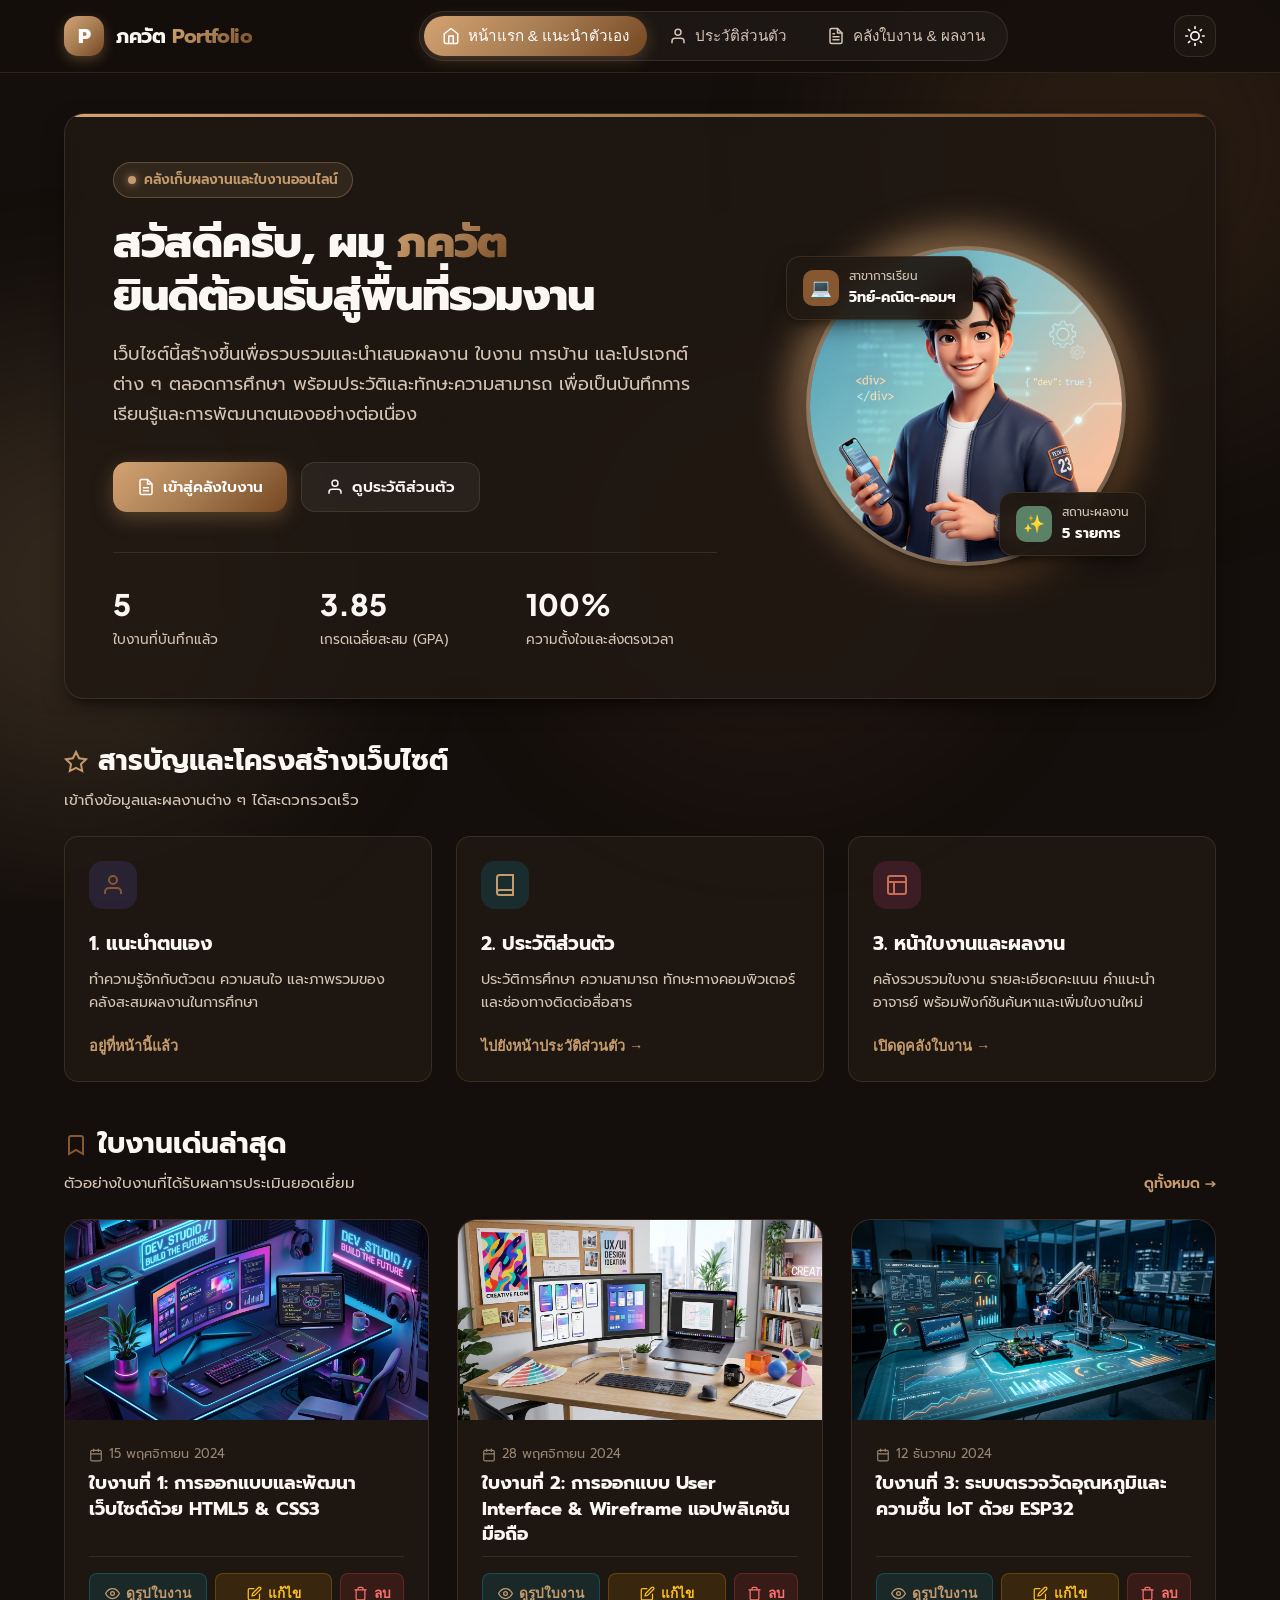
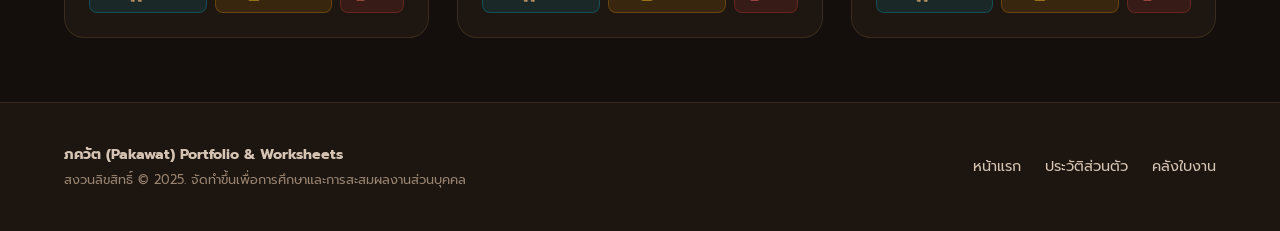
==== pakawat-site/index.html @ 4b12a4c8 "Add files via upload" ====
<!DOCTYPE html>
<html lang="th" data-theme="dark">
<head>
  <meta charset="UTF-8">
  <meta name="viewport" content="width=device-width, initial-scale=1.0">
  <title>ภควัต (Pakawat) | พอร์ตโฟลิโอ & คลังเก็บใบงาน</title>
  <meta name="description" content="เว็บไซต์เก็บงาน แนะนำตนเอง ประวัติส่วนตัว และคลังสะสมผลงานใบงานของ ภควัต (Pakawat)">
  <link rel="stylesheet" href="css/style.css">
  <link rel="icon" href="data:image/svg+xml,<svg xmlns=%22http://www.w3.org/2000/svg%22 viewBox=%220 0 100 100%22><text y=%22.9em%22 font-size=%2290%22>🚀</text></svg>">
</head>
<body>

  <!-- Ambient Glow Background -->
  <div class="bg-ambient" aria-hidden="true">
    <div class="orb orb-1"></div>
    <div class="orb orb-2"></div>
    <div class="orb orb-3"></div>
  </div>

  <div class="app-wrapper">

    <!-- Navigation Bar -->
    <header class="site-header">
      <div class="container nav-container">
        <a href="#home" class="brand-logo" id="brand-logo-link">
          <div class="logo-badge">P</div>
          <span>ภควัต <b>Portfolio</b></span>
        </a>

        <!-- Navigation Links -->
        <nav class="nav-menu" id="nav-menu" aria-label="Main Navigation">
          <button class="nav-item active" data-target="home" id="nav-btn-home">
            <svg width="18" height="18" viewBox="0 0 24 24" fill="none" stroke="currentColor" stroke-width="2" stroke-linecap="round" stroke-linejoin="round"><path d="m3 9 9-7 9 7v11a2 2 0 0 1-2 2H5a2 2 0 0 1-2-2z"></path><polyline points="9 22 9 12 15 12 15 22"></polyline></svg>
            หน้าแรก & แนะนำตัวเอง
          </button>
          <button class="nav-item" data-target="profile" id="nav-btn-profile">
            <svg width="18" height="18" viewBox="0 0 24 24" fill="none" stroke="currentColor" stroke-width="2" stroke-linecap="round" stroke-linejoin="round"><path d="M20 21v-2a4 4 0 0 0-4-4H8a4 4 0 0 0-4 4v2"></path><circle cx="12" cy="7" r="4"></circle></svg>
            ประวัติส่วนตัว
          </button>
          <button class="nav-item" data-target="worksheets" id="nav-btn-worksheets">
            <svg width="18" height="18" viewBox="0 0 24 24" fill="none" stroke="currentColor" stroke-width="2" stroke-linecap="round" stroke-linejoin="round"><path d="M14 2H6a2 2 0 0 0-2 2v16a2 2 0 0 0 2 2h12a2 2 0 0 0 2-2V8z"></path><polyline points="14 2 14 8 20 8"></polyline><line x1="16" y1="13" x2="8" y2="13"></line><line x1="16" y1="17" x2="8" y2="17"></line><polyline points="10 9 9 9 8 9"></polyline></svg>
            คลังใบงาน & ผลงาน
          </button>
        </nav>

        <!-- Actions -->
        <div class="nav-actions">
          <button class="theme-btn" id="theme-toggle-btn" title="สลับโหมดมืด/สว่าง" aria-label="Toggle Theme">
            <svg width="20" height="20" viewBox="0 0 24 24" fill="none" stroke="currentColor" stroke-width="2" stroke-linecap="round" stroke-linejoin="round"><circle cx="12" cy="12" r="5"/><line x1="12" y1="1" x2="12" y2="3"/><line x1="12" y1="21" x2="12" y2="23"/><line x1="4.22" y1="4.22" x2="5.64" y2="5.64"/><line x1="18.36" y1="18.36" x2="19.78" y2="19.78"/><line x1="1" y1="12" x2="3" y2="12"/><line x1="21" y1="12" x2="23" y2="12"/><line x1="4.22" y1="19.78" x2="5.64" y2="18.36"/><line x1="18.36" y1="5.64" x2="19.78" y2="4.22"/></svg>
          </button>
          <button class="mobile-toggle" id="mobile-menu-btn" title="เปิดเมนู" aria-label="Open Mobile Menu">
            <svg width="22" height="22" viewBox="0 0 24 24" fill="none" stroke="currentColor" stroke-width="2"><line x1="3" y1="12" x2="21" y2="12"/><line x1="3" y1="6" x2="21" y2="6"/><line x1="3" y1="18" x2="21" y2="18"/></svg>
          </button>
        </div>
      </div>
    </header>

    <!-- Main Views Container -->
    <main class="main-content">
      <div class="container">

        <!-- ================= VIEW 1: HOME (แนะนำตัวเอง) ================= -->
        <section class="page-view active" id="view-home">
          <!-- Hero Card -->
          <div class="hero-card">
            <div class="hero-grid">
              <div class="hero-info">
                <div class="hero-tag">
                  <span class="pulse-dot"></span>
                  คลังเก็บผลงานและใบงานออนไลน์
                </div>
                <h1 class="hero-title">
                  สวัสดีครับ, ผม <span class="highlight">ภควัต</span> <br>
                  ยินดีต้อนรับสู่พื้นที่รวมงาน
                </h1>
                <p class="hero-desc">
                  เว็บไซต์นี้สร้างขึ้นเพื่อรวบรวมและนำเสนอผลงาน ใบงาน การบ้าน และโปรเจกต์ต่าง ๆ ตลอดการศึกษา
                  พร้อมประวัติและทักษะความสามารถ เพื่อเป็นบันทึกการเรียนรู้และการพัฒนาตนเองอย่างต่อเนื่อง
                </p>

                <div class="hero-btns">
                  <a href="#worksheets" class="btn btn-primary" id="hero-btn-worksheets">
                    <svg width="18" height="18" viewBox="0 0 24 24" fill="none" stroke="currentColor" stroke-width="2"><path d="M14 2H6a2 2 0 0 0-2 2v16a2 2 0 0 0 2 2h12a2 2 0 0 0 2-2V8z"></path><polyline points="14 2 14 8 20 8"></polyline><line x1="16" y1="13" x2="8" y2="13"></line><line x1="16" y1="17" x2="8" y2="17"></line></svg>
                    เข้าสู่คลังใบงาน
                  </a>
                  <a href="#profile" class="btn btn-secondary" id="hero-btn-profile">
                    <svg width="18" height="18" viewBox="0 0 24 24" fill="none" stroke="currentColor" stroke-width="2"><path d="M20 21v-2a4 4 0 0 0-4-4H8a4 4 0 0 0-4 4v2"></path><circle cx="12" cy="7" r="4"></circle></svg>
                    ดูประวัติส่วนตัว
                  </a>
                </div>

                <div class="hero-stats">
                  <div class="stat-item">
                    <h4 id="stat-total-works">5</h4>
                    <p>ใบงานที่บันทึกแล้ว</p>
                  </div>
                  <div class="stat-item">
                    <h4>3.85</h4>
                    <p>เกรดเฉลี่ยสะสม (GPA)</p>
                  </div>
                  <div class="stat-item">
                    <h4>100%</h4>
                    <p>ความตั้งใจและส่งตรงเวลา</p>
                  </div>
                </div>
              </div>

              <!-- Avatar Display -->
              <div class="hero-visual">
                <div class="avatar-wrapper">
                  <div class="avatar-halo"></div>
                  <img src="assets/images/avatar.jpg" alt="ภควัต (Pakawat) Avatar" class="avatar-img" />
                  
                  <!-- Floating Info Badges -->
                  <div class="floating-badge badge-top">
                    <div class="badge-icon purple">💻</div>
                    <div class="badge-text">
                      <div class="title">สาขาการเรียน</div>
                      <div class="value">วิทย์-คณิต-คอมฯ</div>
                    </div>
                  </div>

                  <div class="floating-badge badge-bottom">
                    <div class="badge-icon emerald">✨</div>
                    <div class="badge-text">
                      <div class="title">สถานะผลงาน</div>
                      <div class="value" id="stat-badge-works">5 รายการ</div>
                    </div>
                  </div>
                </div>
              </div>
            </div>
          </div>

          <!-- Section Highlights: 3 หมวดหมู่หลัก -->
          <div class="section-header">
            <div>
              <h2 class="section-title">
                <svg width="24" height="24" viewBox="0 0 24 24" fill="none" stroke="var(--accent-cyan)" stroke-width="2"><polygon points="12 2 15.09 8.26 22 9.27 17 14.14 18.18 21.02 12 17.77 5.82 21.02 7 14.14 2 9.27 8.91 8.26 12 2"></polygon></svg>
                สารบัญและโครงสร้างเว็บไซต์
              </h2>
              <p class="section-subtitle">เข้าถึงข้อมูลและผลงานต่าง ๆ ได้สะดวกรวดเร็ว</p>
            </div>
          </div>

          <div class="cards-grid-3">
            <div class="feature-box">
              <div class="feature-icon-wrapper">
                <svg width="24" height="24" viewBox="0 0 24 24" fill="none" stroke="currentColor" stroke-width="2"><path d="M20 21v-2a4 4 0 0 0-4-4H8a4 4 0 0 0-4 4v2"></path><circle cx="12" cy="7" r="4"></circle></svg>
              </div>
              <h3>1. แนะนำตนเอง</h3>
              <p>ทำความรู้จักกับตัวตน ความสนใจ และภาพรวมของคลังสะสมผลงานในการศึกษา</p>
              <button class="link-arrow" onclick="location.hash='home'">
                อยู่ที่หน้านี้แล้ว
              </button>
            </div>

            <div class="feature-box">
              <div class="feature-icon-wrapper" style="background: rgba(6, 182, 212, 0.15); color: var(--accent-cyan);">
                <svg width="24" height="24" viewBox="0 0 24 24" fill="none" stroke="currentColor" stroke-width="2"><path d="M4 19.5A2.5 2.5 0 0 1 6.5 17H20"></path><path d="M6.5 2H20v20H6.5A2.5 2.5 0 0 1 4 19.5v-15A2.5 2.5 0 0 1 6.5 2z"></path></svg>
              </div>
              <h3>2. ประวัติส่วนตัว</h3>
              <p>ประวัติการศึกษา ความสามารถ ทักษะทางคอมพิวเตอร์ และช่องทางติดต่อสื่อสาร</p>
              <button class="link-arrow" onclick="location.hash='profile'">
                ไปยังหน้าประวัติส่วนตัว →
              </button>
            </div>

            <div class="feature-box">
              <div class="feature-icon-wrapper" style="background: rgba(236, 72, 153, 0.15); color: var(--accent-pink);">
                <svg width="24" height="24" viewBox="0 0 24 24" fill="none" stroke="currentColor" stroke-width="2"><rect x="3" y="3" width="18" height="18" rx="2" ry="2"></rect><line x1="3" y1="9" x2="21" y2="9"></line><line x1="9" y1="21" x2="9" y2="9"></line></svg>
              </div>
              <h3>3. หน้าใบงานและผลงาน</h3>
              <p>คลังรวบรวมใบงาน รายละเอียดคะแนน คำแนะนำอาจารย์ พร้อมฟังก์ชันค้นหาและเพิ่มใบงานใหม่</p>
              <button class="link-arrow" onclick="location.hash='worksheets'">
                เปิดดูคลังใบงาน →
              </button>
            </div>
          </div>

          <!-- Featured Works Preview -->
          <div class="section-header" style="margin-top: 1.5rem;">
            <div>
              <h2 class="section-title">
                <svg width="24" height="24" viewBox="0 0 24 24" fill="none" stroke="var(--accent-purple)" stroke-width="2"><path d="m19 21-7-4-7 4V5a2 2 0 0 1 2-2h10a2 2 0 0 1 2 2v16z"></path></svg>
                ใบงานเด่นล่าสุด
              </h2>
              <p class="section-subtitle">ตัวอย่างใบงานที่ได้รับผลการประเมินยอดเยี่ยม</p>
            </div>
            <a href="#worksheets" class="link-arrow">ดูทั้งหมด →</a>
          </div>

          <div class="works-grid" id="featured-works-grid">
            <!-- Dynamic items rendered by app.js -->
          </div>
        </section>


        <!-- ================= VIEW 2: PROFILE (ประวัติส่วนตัว) ================= -->
        <section class="page-view" id="view-profile">
          <div class="profile-layout">
            
            <!-- Left Sidebar -->
            <aside class="profile-sidebar">
              <!-- Profile Bio Card -->
              <div class="profile-card">
                <div class="profile-avatar-wrapper">
                  <img src="assets/images/avatar.jpg" alt="ภควัต" class="profile-avatar" />
                </div>
                <h2>ภควัต (Pakawat)</h2>
                <div class="role">Student & Web Creator</div>
                
                <p class="bio-quote">
                  "การเรียนรู้ไม่มีที่สิ้นสุด พัฒนาตนเองผ่านทุกใบงานและลงมือทำอย่างจริงจัง"
                </p>

                <div class="profile-meta-list">
                  <div class="meta-item">
                    <div class="meta-icon">👤</div>
                    <span class="label">ชื่อ-สกุล:</span>
                    <span class="value">นายภควัต สกุลวัฒนา</span>
                  </div>
                  <div class="meta-item">
                    <div class="meta-icon">🏷️</div>
                    <span class="label">ชื่อเล่น:</span>
                    <span class="value">วัฒน์</span>
                  </div>
                  <div class="meta-item">
                    <div class="meta-icon">🏫</div>
                    <span class="label">สถานศึกษา:</span>
                    <span class="value">โรงเรียนมัธยมวิทยาคม</span>
                  </div>
                  <div class="meta-item">
                    <div class="meta-icon">🎓</div>
                    <span class="label">ระดับชั้น:</span>
                    <span class="value">มัธยมศึกษาตอนปลาย</span>
                  </div>
                  <div class="meta-item">
                    <div class="meta-icon">📍</div>
                    <span class="label">ที่อยู่:</span>
                    <span class="value">กรุงเทพมหานคร</span>
                  </div>
                </div>
              </div>

              <!-- Quick Contact Card -->
              <div class="contact-quick-card">
                <h4>ช่องทางติดต่อ</h4>
                <div class="social-links">
                  <button class="social-btn" onclick="copyContact('pakawat.student@example.com', 'อีเมล')">
                    <svg width="18" height="18" viewBox="0 0 24 24" fill="none" stroke="currentColor" stroke-width="2"><path d="M4 4h16c1.1 0 2 .9 2 2v12c0 1.1-.9 2-2 2H4c-1.1 0-2-.9-2-2V6c0-1.1.9-2 2-2z"></path><polyline points="22,6 12,13 2,6"></polyline></svg>
                    pakawat.student@example.com
                  </button>
                  <button class="social-btn" onclick="copyContact('089-123-4567', 'เบอร์โทรศัพท์')">
                    <svg width="18" height="18" viewBox="0 0 24 24" fill="none" stroke="currentColor" stroke-width="2"><path d="M22 16.92v3a2 2 0 0 1-2.18 2 19.79 19.79 0 0 1-8.63-3.07 19.5 19.5 0 0 1-6-6 19.79 19.79 0 0 1-3.07-8.67A2 2 0 0 1 4.11 2h3a2 2 0 0 1 2 1.72 12.84 12.84 0 0 0 .7 2.81 2 2 0 0 1-.45 2.11L8.09 9.91a16 16 0 0 0 6 6l1.27-1.27a2 2 0 0 1 2.11-.45 12.84 12.84 0 0 0 2.81.7A2 2 0 0 1 22 16.92z"></path></svg>
                    089-123-4567 (คลิกเพื่อคัดลอก)
                  </button>
                  <button class="social-btn" onclick="copyContact('https://github.com', 'GitHub')">
                    <svg width="18" height="18" viewBox="0 0 24 24" fill="none" stroke="currentColor" stroke-width="2"><path d="M9 19c-5 1.5-5-2.5-7-3m14 6v-3.87a3.37 3.37 0 0 0-.94-2.61c3.14-.35 6.44-1.54 6.44-7A5.44 5.44 0 0 0 20 4.77 5.07 5.07 0 0 0 19.91 1S18.73.65 16 2.48a13.38 13.38 0 0 0-7 0C6.27.65 5.09 1 5.09 1A5.07 5.07 0 0 0 5 4.77a5.44 5.44 0 0 0-1.5 3.78c0 5.42 3.3 6.61 6.44 7A3.37 3.37 0 0 0 9 18.13V22"></path></svg>
                    GitHub: github.com/pakawat
                  </button>
                </div>
              </div>
            </aside>

            <!-- Right Main Profile -->
            <div class="profile-main">
              
              <!-- Education Timeline Panel -->
              <div class="content-panel">
                <div class="panel-header">
                  <div class="panel-icon">
                    <svg width="20" height="20" viewBox="0 0 24 24" fill="none" stroke="currentColor" stroke-width="2"><path d="M22 10v6M2 10l10-5 10 5-10 5z"></path><path d="M6 12v5c3 3 9 3 12 0v-5"></path></svg>
                  </div>
                  <h3 class="panel-title">ประวัติการศึกษา (Education Background)</h3>
                </div>

                <div class="timeline" id="education-timeline">
                  <!-- Rendered dynamically -->
                </div>
              </div>

              <!-- Skills & Abilities Panel -->
              <div class="content-panel">
                <div class="panel-header">
                  <div class="panel-icon" style="background: rgba(139, 92, 246, 0.15); color: var(--accent-purple);">
                    <svg width="20" height="20" viewBox="0 0 24 24" fill="none" stroke="currentColor" stroke-width="2"><polygon points="13 2 3 14 12 14 11 22 21 10 12 10 13 2"></polygon></svg>
                  </div>
                  <h3 class="panel-title">ทักษะและความสามารถ (Skills & Competencies)</h3>
                </div>

                <div class="skills-grid" id="skills-container">
                  <!-- Dynamic skills bars rendered by app.js -->
                </div>

                <div style="margin-top: 1.5rem;">
                  <strong style="font-size: 0.95rem; display: block; margin-bottom: 0.5rem;">ความสนใจพิเศษและโปรแกรมที่ใช้งาน:</strong>
                  <div class="tags-cloud">
                    <span class="tag-badge">Visual Studio Code</span>
                    <span class="tag-badge">Figma UI/UX</span>
                    <span class="tag-badge">Git & GitHub</span>
                    <span class="tag-badge">Microsoft 365 & Google Workspace</span>
                    <span class="tag-badge">Canva</span>
                    <span class="tag-badge">Arduino IDE</span>
                    <span class="tag-badge">AI Tools for Learning</span>
                    <span class="tag-badge">การตัดต่อวิดีโอ & สื่อประชาสัมพันธ์</span>
                  </div>
                </div>
              </div>

              <!-- Goals & Motivation Panel -->
              <div class="content-panel">
                <div class="panel-header">
                  <div class="panel-icon" style="background: rgba(16, 185, 129, 0.15); color: var(--accent-emerald);">
                    <svg width="20" height="20" viewBox="0 0 24 24" fill="none" stroke="currentColor" stroke-width="2"><circle cx="12" cy="12" r="10"></circle><path d="m9 12 2 2 4-4"></path></svg>
                  </div>
                  <h3 class="panel-title">เป้าหมายและแรงบันดาลใจในการศึกษา</h3>
                </div>
                <p style="color: var(--text-muted); line-height: 1.8;">
                  มีความมุ่งมั่นที่จะเข้าศึกษาต่อในระดับอุดมศึกษา ในสาขาวิทยาการคอมพิวเตอร์ หรือวิศวกรรมคอมพิวเตอร์/ซอฟต์แวร์
                  เพื่อนำความรู้และทักษะด้านเทคโนโลยีมาต่อยอด สร้างสรรค์นวัตกรรมดิจิทัลที่มีประโยชน์ต่อสังคมและประเทศชาติต่อไปในอนาคต
                </p>
              </div>

            </div>

          </div>
        </section>


        <!-- ================= VIEW 3: WORKSHEETS (หน้าใบงาน & ผลงาน) ================= -->
        <section class="page-view" id="view-worksheets">
          
          <div class="section-header">
            <div>
              <h2 class="section-title">
                <svg width="26" height="26" viewBox="0 0 24 24" fill="none" stroke="var(--accent-cyan)" stroke-width="2"><path d="M14 2H6a2 2 0 0 0-2 2v16a2 2 0 0 0 2 2h12a2 2 0 0 0 2-2V8z"></path><polyline points="14 2 14 8 20 8"></polyline><line x1="16" y1="13" x2="8" y2="13"></line><line x1="16" y1="17" x2="8" y2="17"></line></svg>
                คลังใบงานและผลงานสะสม
              </h2>
              <p class="section-subtitle">ค้นหา ตรวจสอบผลคะแนน และบันทึกใบงานใหม่ได้ในที่เดียว</p>
            </div>
            
            <button class="btn btn-cyan" id="btn-open-add-modal">
              <svg width="18" height="18" viewBox="0 0 24 24" fill="none" stroke="currentColor" stroke-width="2"><line x1="12" y1="5" x2="12" y2="19"></line><line x1="5" y1="12" x2="19" y2="12"></line></svg>
              เพิ่มใบงานใหม่
            </button>
          </div>

          <!-- Controls Bar: Search & Filter Tabs -->
          <div class="worksheet-controls">
            <div class="controls-top">
              <div class="search-box">
                <svg class="search-icon" width="18" height="18" viewBox="0 0 24 24" fill="none" stroke="currentColor" stroke-width="2"><circle cx="11" cy="11" r="8"></circle><line x1="21" y1="21" x2="16.65" y2="16.65"></line></svg>
                <input type="text" id="search-worksheet" placeholder="ค้นหาตามชื่อใบงาน..." />
              </div>

              <div class="filter-pills">
                <button class="filter-btn active" id="btn-filter-all">ทั้งหมด</button>

                <!-- Calendar Date Filter Trigger & Popover Dropdown -->
                <div class="cal-filter-container" id="cal-filter-container">
                  <button type="button" class="filter-btn cal-filter-trigger" id="btn-calendar-filter" title="เลือกดูใบงานตามวันที่หรือปฏิทิน">
                    <svg width="15" height="15" viewBox="0 0 24 24" fill="none" stroke="currentColor" stroke-width="2" stroke-linecap="round" stroke-linejoin="round">
                      <rect x="3" y="4" width="18" height="18" rx="2" ry="2"></rect>
                      <line x1="16" y1="2" x2="16" y2="6"></line>
                      <line x1="8" y1="2" x2="8" y2="6"></line>
                      <line x1="3" y1="10" x2="21" y2="10"></line>
                    </svg>
                    <span id="cal-filter-btn-text">เลือกดูตามวันที่ (ปฏิทิน)</span>
                    <svg class="cal-chevron" width="12" height="12" viewBox="0 0 24 24" fill="none" stroke="currentColor" stroke-width="2.5"><polyline points="6 9 12 15 18 9"></polyline></svg>
                  </button>

                  <!-- Popover Dropdown matching Picture 2 -->
                  <div class="cal-dropdown-popover" id="filter-calendar-popover">
                    <div class="cal-popover-header">
                      <div class="cal-popover-title">
                        <svg width="15" height="15" viewBox="0 0 24 24" fill="none" stroke="var(--accent-cyan)" stroke-width="2"><rect x="3" y="4" width="18" height="18" rx="2" ry="2"></rect><line x1="16" y1="2" x2="16" y2="6"></line><line x1="8" y1="2" x2="8" y2="6"></line><line x1="3" y1="10" x2="21" y2="10"></line></svg>
                        <span>เลือกวันที่เพื่อค้นหาใบงาน</span>
                      </div>
                      <button type="button" class="cal-popover-close" id="btn-close-cal-popover" title="ปิดหน้าต่างปฏิทิน">&times;</button>
                    </div>

                    <!-- Embedded Interactive Calendar (Picture 2 style) -->
                    <div class="inline-calendar" id="filter-calendar-picker"></div>
                    <input type="hidden" id="filter-selected-date" />

                    <div class="cal-popover-footer">
                      <div class="cal-footer-hint">
                        <span class="has-work-dot-sample"></span> จุดสีฟ้า = วันที่มีใบงาน
                      </div>
                      <div class="cal-footer-actions">
                        <button type="button" class="cal-action-btn" id="btn-filter-this-month" title="แสดงใบงานทั้งหมดในเดือนที่กำลังดู">
                          ดูทั้งเดือนนี้
                        </button>
                        <button type="button" class="cal-action-btn clear" id="btn-filter-clear" title="ล้างการเลือกวันที่และแสดงทั้งหมด">
                          ล้างตัวกรอง
                        </button>
                      </div>
                    </div>
                  </div>
                </div>
              </div>
            </div>
          </div>

          <!-- Counter bar -->
          <div class="works-stats-bar">
            <span>แสดงผล: <b id="works-found-count" style="color:var(--text-main);">0 รายการ</b></span>
            <button onclick="resetSampleData()" style="background:none; border:none; color:var(--text-dim); cursor:pointer; font-size:0.8rem; text-decoration:underline;">
              รีเซ็ตข้อมูลตัวอย่าง
            </button>
          </div>

          <!-- Works Cards Grid -->
          <div class="works-grid" id="all-worksheets-grid">
            <!-- Dynamic worksheets rendered by app.js -->
          </div>

        </section>

      </div>
    </main>

    <!-- Site Footer -->
    <footer class="site-footer">
      <div class="container footer-content">
        <div>
          <strong>ภควัต (Pakawat) Portfolio & Worksheets</strong>
          <div style="font-size: 0.8rem; margin-top: 4px; color: var(--text-dim);">
            สงวนลิขสิทธิ์ &copy; 2025. จัดทำขึ้นเพื่อการศึกษาและการสะสมผลงานส่วนบุคคล
          </div>
        </div>
        <div class="footer-links">
          <a href="#home" class="footer-link">หน้าแรก</a>
          <a href="#profile" class="footer-link">ประวัติส่วนตัว</a>
          <a href="#worksheets" class="footer-link">คลังใบงาน</a>
        </div>
      </div>
    </footer>

  </div>

  <!-- ================= MODAL: WORKSHEET DETAILS ================= -->
  <div class="modal-backdrop" id="worksheet-detail-modal" aria-hidden="true">
    <div class="modal-dialog">
      <div class="modal-header">
        <h3>รายละเอียดใบงาน</h3>
        <button class="modal-close" aria-label="Close modal">&times;</button>
      </div>
      <div class="modal-body" id="worksheet-detail-content">
        <!-- Rendered by window.openWorkDetail -->
      </div>
      <div class="modal-footer">
        <button class="btn btn-secondary modal-close">ปิดหน้าต่าง</button>
      </div>
    </div>
  </div>

  <!-- ================= MODAL: ADD NEW WORKSHEET ================= -->
  <div class="modal-backdrop" id="add-worksheet-modal" aria-hidden="true">
    <div class="modal-dialog">
      <div class="modal-header">
        <h3>เพิ่มใบงานใหม่ในระบบ</h3>
        <button class="modal-close" aria-label="Close modal">&times;</button>
      </div>
      <form id="add-worksheet-form">
        <div class="modal-body">
          <div class="form-group">
            <label class="form-label" for="add-title">ชื่อใบงาน / หัวข้องาน *</label>
            <input type="text" id="add-title" class="form-input" placeholder="เช่น ใบงานที่ 6: การเขียนโปรแกรมเบื้องต้น" required autofocus />
          </div>

          <div class="form-group">
            <label class="form-label">เลือกวันที่ของใบงาน / วันที่ส่ง *</label>
            <div class="inline-calendar" id="add-calendar-picker"></div>
            <input type="hidden" id="add-date" required />
            <div class="selected-date-display">
              <span>📅 วันที่เลือก:</span> <strong id="add-date-label">-</strong>
            </div>
          </div>

          <div class="form-group">
            <label class="form-label">แนบรูปใบงาน (สามารถถ่ายรูปหรือเลือกไฟล์จากเครื่องได้)</label>
            <div class="image-upload-zone" id="add-image-dropzone">
              <input type="file" id="add-image-file" accept="image/*" />
              <div class="upload-placeholder" id="add-upload-placeholder">
                <svg width="36" height="36" viewBox="0 0 24 24" fill="none" stroke="var(--accent-cyan)" stroke-width="1.8"><rect x="3" y="3" width="18" height="18" rx="2" ry="2"></rect><circle cx="8.5" cy="8.5" r="1.5"></circle><polyline points="21 15 16 10 5 21"></polyline></svg>
                <span>คลิกหรือลากไฟล์รูปภาพมาวางที่นี่</span>
                <small style="color: var(--text-dim); font-size: 0.8rem;">รองรับไฟล์รูปภาพ JPG, PNG, WebP</small>
              </div>
              <img id="add-image-preview" class="upload-preview" alt="ตัวอย่างรูปใบงาน" />
            </div>
            <button type="button" id="btn-remove-add-image" class="btn-remove-preview" style="display: none;">ยกเลิกรูปนี้</button>
          </div>

          <div class="form-group">
            <label class="form-label" for="add-link">แนบลิงก์ผลงาน / ไฟล์งาน (เช่น Google Drive, Canva, GitHub, ลิงก์เว็บ)</label>
            <input type="text" id="add-link" class="form-input" placeholder="วางลิงก์ที่นี่ เช่น https://drive.google.com/..." />
          </div>
        </div>

        <div class="modal-footer">
          <button type="button" class="btn btn-secondary btn-modal-cancel">ยกเลิก</button>
          <button type="submit" class="btn btn-cyan">บันทึกใบงาน</button>
        </div>
      </form>
    </div>
  </div>

  <!-- ================= MODAL: EDIT WORKSHEET ================= -->
  <div class="modal-backdrop" id="edit-worksheet-modal" aria-hidden="true">
    <div class="modal-dialog">
      <div class="modal-header">
        <h3>แก้ไขชื่อ วันที่ รูป และลิงก์ใบงาน</h3>
        <button class="modal-close" aria-label="Close modal">&times;</button>
      </div>
      <form id="edit-worksheet-form">
        <input type="hidden" id="edit-work-id" />
        <div class="modal-body">
          <div class="form-group">
            <label class="form-label" for="edit-title">ชื่อใบงาน / หัวข้องาน *</label>
            <input type="text" id="edit-title" class="form-input" placeholder="กรอกชื่อใบงาน..." required autofocus />
          </div>

          <div class="form-group">
            <label class="form-label">เลือกวันที่ของใบงาน / วันที่ส่ง *</label>
            <div class="inline-calendar" id="edit-calendar-picker"></div>
            <input type="hidden" id="edit-date" required />
            <div class="selected-date-display">
              <span>📅 วันที่เลือก:</span> <strong id="edit-date-label">-</strong>
            </div>
          </div>

          <div class="form-group">
            <label class="form-label">เปลี่ยนรูปใบงาน (ถ้าต้องการเปลี่ยน)</label>
            <div class="image-upload-zone" id="edit-image-dropzone">
              <input type="file" id="edit-image-file" accept="image/*" />
              <div class="upload-placeholder" id="edit-upload-placeholder" style="display: none;">
                <svg width="32" height="32" viewBox="0 0 24 24" fill="none" stroke="var(--accent-cyan)" stroke-width="1.8"><rect x="3" y="3" width="18" height="18" rx="2" ry="2"></rect><circle cx="8.5" cy="8.5" r="1.5"></circle><polyline points="21 15 16 10 5 21"></polyline></svg>
                <span>คลิกเพื่อเปลี่ยนรูปภาพใบงาน</span>
              </div>
              <img id="edit-image-preview" class="upload-preview has-image" alt="ตัวอย่างรูปใบงานเดิม" />
            </div>
          </div>

          <div class="form-group">
            <label class="form-label" for="edit-link">แก้ไขลิงก์ผลงาน / ไฟล์งาน</label>
            <input type="text" id="edit-link" class="form-input" placeholder="วางลิงก์ที่นี่ เช่น https://drive.google.com/..." />
          </div>
        </div>

        <div class="modal-footer">
          <button type="button" class="btn btn-secondary btn-modal-cancel">ยกเลิก</button>
          <button type="submit" class="btn btn-cyan">บันทึกการแก้ไข</button>
        </div>
      </form>
    </div>
  </div>

  <!-- ================= MODAL: EDIT EDUCATION / SCHOOL PHOTO ================= -->
  <div class="modal-backdrop" id="edit-education-modal" aria-hidden="true">
    <div class="modal-dialog">
      <div class="modal-header">
        <h3>แก้ไขข้อมูล & ใส่รูปภาพโรงเรียน</h3>
        <button class="modal-close" aria-label="Close modal">&times;</button>
      </div>
      <form id="edit-education-form">
        <input type="hidden" id="edit-edu-id" />
        <div class="modal-body">
          <div class="form-group">
            <label class="form-label" for="edit-edu-title">ระดับการศึกษา *</label>
            <input type="text" id="edit-edu-title" class="form-input" required />
          </div>

          <div class="form-group">
            <label class="form-label" for="edit-edu-school">ชื่อโรงเรียน / สถาบัน *</label>
            <input type="text" id="edit-edu-school" class="form-input" required />
          </div>

          <div class="form-row">
            <div class="form-group">
              <label class="form-label" for="edit-edu-period">ปีการศึกษา / ช่วงเวลา *</label>
              <input type="text" id="edit-edu-period" class="form-input" placeholder="เช่น 2565 - ปัจจุบัน" required />
            </div>
            <div class="form-group">
              <label class="form-label" for="edit-edu-caption">คำบรรยายรูปภาพ</label>
              <input type="text" id="edit-edu-caption" class="form-input" placeholder="เช่น บรรยากาศอาคารเรียน" />
            </div>
          </div>

          <div class="form-group">
            <label class="form-label" for="edit-edu-desc">รายละเอียด / แผนการเรียน / ผลงาน</label>
            <textarea id="edit-edu-desc" class="form-textarea" rows="2"></textarea>
          </div>

          <div class="form-group">
            <label class="form-label">รูปภาพโรงเรียน (สามารถถ่ายรูปหรือเลือกไฟล์ภาพจากเครื่องได้)</label>
            <div class="image-upload-zone" id="edit-edu-image-dropzone">
              <input type="file" id="edit-edu-image-file" accept="image/*" />
              <div class="upload-placeholder" id="edit-edu-upload-placeholder" style="display: none;">
                <svg width="32" height="32" viewBox="0 0 24 24" fill="none" stroke="var(--accent-cyan)" stroke-width="1.8"><rect x="3" y="3" width="18" height="18" rx="2" ry="2"></rect><circle cx="8.5" cy="8.5" r="1.5"></circle><polyline points="21 15 16 10 5 21"></polyline></svg>
                <span>คลิกเพื่อเปลี่ยนรูปภาพโรงเรียน</span>
              </div>
              <img id="edit-edu-image-preview" class="upload-preview has-image" alt="ตัวอย่างรูปโรงเรียน" />
            </div>
            <small style="color: var(--text-dim); font-size: 0.8rem; display: block; margin-top: 6px;">รองรับไฟล์ภาพ JPG, PNG, WebP (เก็บความละเอียดเต็ม)</small>
          </div>
        </div>

        <div class="modal-footer">
          <button type="button" class="btn btn-secondary btn-modal-cancel">ยกเลิก</button>
          <button type="submit" class="btn btn-cyan">บันทึกข้อมูลโรงเรียน</button>
        </div>
      </form>
    </div>
  </div>

  <!-- ================= LIGHTBOX: FULLSCREEN IMAGE VIEWER ================= -->
  <div class="lightbox-backdrop" id="image-lightbox-modal" aria-hidden="true">
    <div class="lightbox-toolbar">
      <span class="lightbox-title" id="lightbox-image-title">รูปภาพใบงาน</span>
      <div class="lightbox-actions">
        <button class="lightbox-btn" id="btn-zoom-in" title="ซูมขยาย (+)">
          <svg width="18" height="18" viewBox="0 0 24 24" fill="none" stroke="currentColor" stroke-width="2"><circle cx="11" cy="11" r="8"></circle><line x1="21" y1="21" x2="16.65" y2="16.65"></line><line x1="11" y1="8" x2="11" y2="14"></line><line x1="8" y1="11" x2="14" y2="11"></line></svg>
          ขยาย
        </button>
        <button class="lightbox-btn" id="btn-zoom-out" title="ซูมย่อ (-)">
          <svg width="18" height="18" viewBox="0 0 24 24" fill="none" stroke="currentColor" stroke-width="2"><circle cx="11" cy="11" r="8"></circle><line x1="21" y1="21" x2="16.65" y2="16.65"></line><line x1="8" y1="11" x2="14" y2="11"></line></svg>
          ย่อ
        </button>
        <button class="lightbox-btn" id="btn-zoom-reset" title="ขนาดปกติ 100%">100%</button>
        <button class="lightbox-btn" id="btn-open-newtab" title="เปิดรูปต้นฉบับในแท็บใหม่">
          <svg width="18" height="18" viewBox="0 0 24 24" fill="none" stroke="currentColor" stroke-width="2"><path d="M18 13v6a2 2 0 0 1-2 2H5a2 2 0 0 1-2-2V8a2 2 0 0 1 2-2h6"></path><polyline points="15 3 21 3 21 9"></polyline><line x1="10" y1="14" x2="21" y2="3"></line></svg>
          เปิดแท็บใหม่
        </button>
        <button class="lightbox-btn close" id="btn-close-lightbox" title="ปิดหน้าต่าง">&times;</button>
      </div>
    </div>
    <div class="lightbox-content" id="lightbox-container">
      <img id="lightbox-img" src="" alt="ภาพใบงานขนาดเต็ม" />
    </div>
  </div>

  <!-- Toast Notification Container -->
  <div class="toast-container" id="toast-container"></div>

  <!-- Scripts -->
  <script src="js/data.js"></script>
  <script src="js/app.js"></script>
</body>
</html>
---- pakawat-site/css/style.css ----
/* ==========================================================================
   PAKAWAT PORTFOLIO & WORKSHEET HUB - MODERN DESIGN SYSTEM
   ========================================================================== */

@import url('https://fonts.googleapis.com/css2?family=Plus+Jakarta+Sans:wght@400;500;600;700;800&family=Prompt:ital,wght@0,300;0,400;0,500;0,600;0,700;1,300;1,400&display=swap');

:root {
  /* Dark Theme (Default: TOA 8558 African Desert Luxury Warm Palette) */
  --bg-primary: #140f0c; /* Deep roasted espresso dark background */
  --bg-secondary: #1c1510; /* Dark cocoa mocha */
  --bg-card: rgba(32, 24, 18, 0.85); /* Warm teak wood & leather glassmorphism */
  --bg-card-hover: rgba(46, 35, 27, 0.95);
  --border-subtle: rgba(197, 155, 109, 0.16); /* Warm bronze sand subtle border */
  --border-highlight: rgba(212, 163, 115, 0.45); /* African Desert golden highlight */

  --text-main: #fbf7f2; /* Pure warm ivory cream, extremely crisp & readable */
  --text-muted: #d5c4b3; /* Soft desert sand */
  --text-dim: #998471; /* Warm taupe */

  /* TOA 8558 African Desert & Warm Earth Tone Accents */
  --accent-cyan: #c59b6d; /* African Desert Golden Caramel (primary interactive accent) */
  --accent-blue: #a67c52; /* TOA 8558 African Desert true tone */
  --accent-purple: #875730; /* Roasted coffee bronze */
  --accent-pink: #c86d51; /* Warm terracotta clay */
  --accent-emerald: #5b8266; /* Natural sage earth */
  --accent-amber: #e09f3e; /* Golden sunlight amber */
  --accent-gold: #d4a373; /* Rich sand gold */

  --grad-primary: linear-gradient(135deg, #d4a373 0%, #a67c52 50%, #754722 100%);
  --grad-cyan: linear-gradient(135deg, #e4be96 0%, #b88754 100%);
  --grad-card: linear-gradient(145deg, rgba(197, 155, 109, 0.09) 0%, rgba(32, 24, 18, 0.4) 100%);

  --shadow-sm: 0 4px 6px -1px rgba(0, 0, 0, 0.35);
  --shadow-md: 0 10px 25px -5px rgba(0, 0, 0, 0.5), 0 8px 10px -6px rgba(0, 0, 0, 0.4);
  --shadow-glow: 0 0 25px rgba(166, 124, 82, 0.35);
  --shadow-glow-cyan: 0 0 25px rgba(197, 155, 109, 0.4);

  --radius-sm: 8px;
  --radius-md: 14px;
  --radius-lg: 20px;
  --radius-full: 9999px;

  --font-base: 'Prompt', 'Plus Jakarta Sans', sans-serif;
  --font-en: 'Plus Jakarta Sans', 'Prompt', sans-serif;

  --transition-fast: 0.2s ease;
  --transition-normal: 0.3s cubic-bezier(0.16, 1, 0.3, 1);
  --transition-bounce: 0.5s cubic-bezier(0.34, 1.56, 0.64, 1);
}

[data-theme="light"] {
  /* Light Theme (Inspired by the sunlit African Desert Scandinavian interior in the photo) */
  --bg-primary: #f6f1eb; /* Natural warm oat linen background */
  --bg-secondary: #eee4d7; /* Soft sand cream */
  --bg-card: rgba(255, 252, 247, 0.94); /* Warm ivory paper surface */
  --bg-card-hover: rgba(255, 255, 255, 0.98);
  --border-subtle: rgba(166, 124, 82, 0.18); /* Warm light oak border */
  --border-highlight: rgba(166, 124, 82, 0.42);

  --text-main: #24170f; /* Deep dark roasted espresso coffee, clear, confident & serious */
  --text-muted: #574334; /* Rich warm cocoa */
  --text-dim: #8a7360; /* Warm desert taupe */

  --grad-card: linear-gradient(145deg, rgba(255, 255, 255, 0.95) 0%, rgba(246, 241, 235, 0.75) 100%);
  --shadow-sm: 0 2px 5px rgba(36, 23, 15, 0.06);
  --shadow-md: 0 10px 25px -5px rgba(36, 23, 15, 0.1), 0 8px 10px -6px rgba(36, 23, 15, 0.06);
  --shadow-glow: 0 0 20px rgba(166, 124, 82, 0.22);
  --shadow-glow-cyan: 0 0 20px rgba(166, 124, 82, 0.25);
}

/* ==========================================================================
   RESET & GLOBAL STYLES
   ========================================================================== */
*, *::before, *::after {
  box-sizing: border-box;
  margin: 0;
  padding: 0;
}

html {
  scroll-behavior: smooth;
  font-size: 16px;
}

body {
  font-family: var(--font-base);
  background-color: var(--bg-primary);
  color: var(--text-main);
  min-height: 100vh;
  line-height: 1.6;
  overflow-x: hidden;
  position: relative;
  transition: background-color var(--transition-normal), color var(--transition-normal);
}

/* Background Ambient Orbs */
.bg-ambient {
  position: fixed;
  top: 0;
  left: 0;
  width: 100vw;
  height: 100vh;
  pointer-events: none;
  z-index: 0;
  overflow: hidden;
}

.orb {
  position: absolute;
  border-radius: 50%;
  filter: blur(100px);
  opacity: 0.18;
  animation: floatOrb 18s infinite alternate ease-in-out;
}

.orb-1 {
  width: 500px;
  height: 500px;
  background: var(--accent-purple);
  top: -100px;
  right: -100px;
}

.orb-2 {
  width: 450px;
  height: 450px;
  background: var(--accent-cyan);
  bottom: 10%;
  left: -150px;
  animation-duration: 22s;
  animation-delay: -5s;
}

.orb-3 {
  width: 380px;
  height: 380px;
  background: var(--accent-pink);
  top: 40%;
  right: 25%;
  opacity: 0.12;
  animation-duration: 26s;
  animation-delay: -8s;
}

@keyframes floatOrb {
  0% { transform: translate(0, 0) scale(1); }
  50% { transform: translate(40px, 30px) scale(1.1); }
  100% { transform: translate(-30px, 50px) scale(0.95); }
}

.app-wrapper {
  position: relative;
  z-index: 1;
  display: flex;
  flex-direction: column;
  min-height: 100vh;
}

.container {
  width: 100%;
  max-width: 1200px;
  margin: 0 auto;
  padding: 0 1.5rem;
}

/* ==========================================================================
   NAVIGATION BAR
   ========================================================================== */
.site-header {
  position: sticky;
  top: 0;
  z-index: 100;
  background: rgba(20, 15, 12, 0.85);
  backdrop-filter: blur(16px);
  -webkit-backdrop-filter: blur(16px);
  border-bottom: 1px solid var(--border-subtle);
  transition: all var(--transition-normal);
}

[data-theme="light"] .site-header {
  background: rgba(246, 241, 235, 0.88);
}

.nav-container {
  display: flex;
  align-items: center;
  justify-content: space-between;
  height: 72px;
}

.brand-logo {
  display: flex;
  align-items: center;
  gap: 12px;
  text-decoration: none;
  color: var(--text-main);
  font-weight: 700;
  font-size: 1.25rem;
  letter-spacing: -0.02em;
}

.logo-badge {
  width: 40px;
  height: 40px;
  border-radius: var(--radius-md);
  background: var(--grad-primary);
  display: flex;
  align-items: center;
  justify-content: center;
  color: #fff;
  font-weight: 800;
  box-shadow: 0 4px 12px rgba(166, 124, 82, 0.4);
}

.brand-logo span b {
  background: var(--grad-primary);
  -webkit-background-clip: text;
  -webkit-text-fill-color: transparent;
}

.nav-menu {
  display: flex;
  align-items: center;
  background: rgba(255, 255, 255, 0.04);
  padding: 4px;
  border-radius: var(--radius-full);
  border: 1px solid var(--border-subtle);
  gap: 4px;
}

[data-theme="light"] .nav-menu {
  background: rgba(0, 0, 0, 0.04);
}

.nav-item {
  display: inline-flex;
  align-items: center;
  gap: 8px;
  padding: 8px 18px;
  border-radius: var(--radius-full);
  text-decoration: none;
  font-size: 0.95rem;
  font-weight: 500;
  color: var(--text-muted);
  transition: all var(--transition-fast);
  cursor: pointer;
  border: none;
  background: transparent;
}

.nav-item:hover {
  color: var(--text-main);
}

.nav-item.active {
  background: var(--grad-primary);
  color: #ffffff;
  box-shadow: 0 4px 15px rgba(166, 124, 82, 0.35);
}

.nav-actions {
  display: flex;
  align-items: center;
  gap: 12px;
}

.theme-btn, .mobile-toggle {
  width: 42px;
  height: 42px;
  border-radius: var(--radius-md);
  border: 1px solid var(--border-subtle);
  background: var(--bg-card);
  color: var(--text-main);
  display: flex;
  align-items: center;
  justify-content: center;
  cursor: pointer;
  transition: all var(--transition-fast);
}

.theme-btn:hover, .mobile-toggle:hover {
  border-color: var(--accent-cyan);
  transform: translateY(-2px);
  color: var(--accent-cyan);
}

.mobile-toggle {
  display: none;
}

/* ==========================================================================
   PAGE SECTIONS & VIEW SWITCHER
   ========================================================================== */
.main-content {
  flex: 1;
  padding: 2.5rem 0 4rem;
}

.page-view {
  display: none;
  opacity: 0;
  transform: translateY(12px);
  transition: opacity 0.35s ease, transform 0.35s ease;
}

.page-view.active {
  display: block;
  opacity: 1;
  transform: translateY(0);
}

/* ==========================================================================
   VIEW 1: HOME PAGE (แนะนำตนเอง & HERO)
   ========================================================================== */
.hero-card {
  background: var(--bg-card);
  border: 1px solid var(--border-subtle);
  border-radius: var(--radius-lg);
  padding: 3rem;
  backdrop-filter: blur(12px);
  box-shadow: var(--shadow-md);
  position: relative;
  overflow: hidden;
  margin-bottom: 2.5rem;
}

.hero-card::before {
  content: '';
  position: absolute;
  top: 0;
  left: 0;
  right: 0;
  height: 3px;
  background: var(--grad-primary);
}

.hero-grid {
  display: grid;
  grid-template-columns: 1.2fr 0.8fr;
  gap: 3rem;
  align-items: center;
}

.hero-tag {
  display: inline-flex;
  align-items: center;
  gap: 8px;
  padding: 6px 14px;
  border-radius: var(--radius-full);
  background: rgba(197, 155, 109, 0.12);
  border: 1px solid rgba(197, 155, 109, 0.35);
  color: var(--accent-cyan);
  font-size: 0.85rem;
  font-weight: 600;
  margin-bottom: 1.2rem;
}

.hero-tag .pulse-dot {
  width: 8px;
  height: 8px;
  border-radius: 50%;
  background: var(--accent-cyan);
  box-shadow: 0 0 10px var(--accent-cyan);
  animation: pulse 2s infinite;
}

@keyframes pulse {
  0%, 100% { opacity: 1; transform: scale(1); }
  50% { opacity: 0.4; transform: scale(0.85); }
}

.hero-title {
  font-size: 2.75rem;
  font-weight: 800;
  line-height: 1.2;
  margin-bottom: 1rem;
  letter-spacing: -0.02em;
}

.hero-title .highlight {
  background: var(--grad-primary);
  -webkit-background-clip: text;
  -webkit-text-fill-color: transparent;
}

.hero-desc {
  font-size: 1.12rem;
  color: var(--text-muted);
  margin-bottom: 2rem;
  line-height: 1.7;
}

.hero-btns {
  display: flex;
  flex-wrap: wrap;
  gap: 14px;
  margin-bottom: 2.5rem;
}

.btn {
  display: inline-flex;
  align-items: center;
  justify-content: center;
  gap: 8px;
  padding: 12px 24px;
  border-radius: var(--radius-md);
  font-size: 0.95rem;
  font-weight: 600;
  text-decoration: none;
  cursor: pointer;
  transition: all var(--transition-fast);
  border: none;
}

.btn-primary {
  background: var(--grad-primary);
  color: #fff;
  box-shadow: 0 6px 20px rgba(166, 124, 82, 0.4);
}

.btn-primary:hover {
  transform: translateY(-2px);
  box-shadow: 0 10px 25px rgba(166, 124, 82, 0.55);
}

.btn-secondary {
  background: rgba(255, 255, 255, 0.05);
  color: var(--text-main);
  border: 1px solid var(--border-subtle);
}

[data-theme="light"] .btn-secondary {
  background: rgba(0, 0, 0, 0.05);
}

.btn-secondary:hover {
  background: rgba(255, 255, 255, 0.1);
  border-color: var(--text-muted);
  transform: translateY(-2px);
}

.btn-cyan {
  background: linear-gradient(135deg, #c59b6d 0%, #a67c52 100%);
  color: #ffffff;
  font-weight: 700;
  box-shadow: 0 4px 15px rgba(166, 124, 82, 0.35);
}

.btn-cyan:hover {
  background: linear-gradient(135deg, #d4a373 0%, #b88754 100%);
  transform: translateY(-2px);
  box-shadow: 0 6px 20px rgba(184, 135, 84, 0.5);
}

.hero-stats {
  display: grid;
  grid-template-columns: repeat(3, 1fr);
  gap: 16px;
  border-top: 1px solid var(--border-subtle);
  padding-top: 1.75rem;
}

.stat-item h4 {
  font-size: 1.85rem;
  font-weight: 800;
  color: var(--text-main);
  font-family: var(--font-en);
}

.stat-item p {
  font-size: 0.85rem;
  color: var(--text-muted);
}

/* Hero Avatar Showcase */
.hero-visual {
  display: flex;
  justify-content: center;
  align-items: center;
  position: relative;
}

.avatar-wrapper {
  position: relative;
  width: 320px;
  height: 320px;
}

.avatar-halo {
  position: absolute;
  inset: -12px;
  border-radius: 50%;
  background: var(--grad-primary);
  opacity: 0.75;
  filter: blur(20px);
  animation: spinHalo 10s linear infinite;
}

@keyframes spinHalo {
  0% { transform: rotate(0deg); }
  100% { transform: rotate(360deg); }
}

.avatar-img {
  position: relative;
  width: 100%;
  height: 100%;
  border-radius: 50%;
  object-fit: cover;
  border: 4px solid rgba(255, 255, 255, 0.2);
  box-shadow: var(--shadow-md);
  z-index: 2;
}

.floating-badge {
  position: absolute;
  padding: 10px 16px;
  background: rgba(32, 24, 18, 0.92);
  backdrop-filter: blur(10px);
  border: 1px solid var(--border-subtle);
  border-radius: var(--radius-md);
  display: flex;
  align-items: center;
  gap: 10px;
  box-shadow: var(--shadow-md);
  z-index: 3;
  animation: floatBadge 4s ease-in-out infinite alternate;
}

[data-theme="light"] .floating-badge {
  background: rgba(255, 252, 248, 0.96);
}

.floating-badge.badge-top {
  top: 10px;
  left: -20px;
}

.floating-badge.badge-bottom {
  bottom: 10px;
  right: -20px;
  animation-delay: -2s;
}

@keyframes floatBadge {
  0% { transform: translateY(0); }
  100% { transform: translateY(-10px); }
}

.badge-icon {
  width: 36px;
  height: 36px;
  border-radius: 10px;
  display: flex;
  align-items: center;
  justify-content: center;
  color: #fff;
  font-size: 1.1rem;
}

.badge-icon.purple { background: var(--accent-purple); }
.badge-icon.emerald { background: var(--accent-emerald); }

.badge-text .title {
  font-size: 0.75rem;
  color: var(--text-muted);
}

.badge-text .value {
  font-size: 0.9rem;
  font-weight: 700;
  color: var(--text-main);
}

/* Highlights Grid */
.section-header {
  display: flex;
  align-items: flex-end;
  justify-content: space-between;
  margin-bottom: 1.5rem;
}

.section-title {
  font-size: 1.75rem;
  font-weight: 700;
  display: flex;
  align-items: center;
  gap: 10px;
}

.section-subtitle {
  color: var(--text-muted);
  font-size: 0.95rem;
  margin-top: 4px;
}

.cards-grid-3 {
  display: grid;
  grid-template-columns: repeat(3, 1fr);
  gap: 1.5rem;
  margin-bottom: 2.5rem;
}

.feature-box {
  background: var(--bg-card);
  border: 1px solid var(--border-subtle);
  border-radius: var(--radius-md);
  padding: 1.5rem;
  transition: all var(--transition-normal);
  display: flex;
  flex-direction: column;
}

.feature-box:hover {
  border-color: var(--border-highlight);
  transform: translateY(-5px);
  box-shadow: var(--shadow-md);
}

.feature-icon-wrapper {
  width: 48px;
  height: 48px;
  border-radius: var(--radius-md);
  display: flex;
  align-items: center;
  justify-content: center;
  margin-bottom: 1.25rem;
  font-size: 1.4rem;
  background: rgba(99, 102, 241, 0.15);
  color: var(--accent-purple);
}

.feature-box h3 {
  font-size: 1.2rem;
  margin-bottom: 0.5rem;
}

.feature-box p {
  color: var(--text-muted);
  font-size: 0.9rem;
  flex: 1;
  margin-bottom: 1.25rem;
}

.link-arrow {
  display: inline-flex;
  align-items: center;
  gap: 6px;
  color: var(--accent-cyan);
  font-size: 0.9rem;
  font-weight: 600;
  text-decoration: none;
  cursor: pointer;
  background: none;
  border: none;
  padding: 0;
}

.link-arrow:hover {
  text-decoration: underline;
}

/* ==========================================================================
   VIEW 2: PROFILE PAGE (ประวัติส่วนตัว & ทักษะ & การศึกษา)
   ========================================================================== */
.profile-layout {
  display: grid;
  grid-template-columns: 340px 1fr;
  gap: 2rem;
}

.profile-sidebar {
  display: flex;
  flex-direction: column;
  gap: 1.5rem;
}

.profile-card {
  background: var(--bg-card);
  border: 1px solid var(--border-subtle);
  border-radius: var(--radius-lg);
  padding: 2rem;
  text-align: center;
  box-shadow: var(--shadow-md);
}

.profile-avatar-wrapper {
  width: 140px;
  height: 140px;
  margin: 0 auto 1.25rem;
  position: relative;
}

.profile-avatar {
  width: 100%;
  height: 100%;
  border-radius: 50%;
  object-fit: cover;
  border: 3px solid var(--accent-cyan);
}

.profile-card h2 {
  font-size: 1.4rem;
  margin-bottom: 0.25rem;
}

.profile-card .role {
  color: var(--accent-cyan);
  font-size: 0.95rem;
  font-weight: 500;
  margin-bottom: 1rem;
}

.profile-card .bio-quote {
  font-size: 0.88rem;
  color: var(--text-muted);
  font-style: italic;
  padding: 0.75rem;
  background: rgba(255, 255, 255, 0.03);
  border-radius: var(--radius-sm);
  margin-bottom: 1.5rem;
  border-left: 3px solid var(--accent-purple);
}

.profile-meta-list {
  display: flex;
  flex-direction: column;
  gap: 12px;
  text-align: left;
  border-top: 1px solid var(--border-subtle);
  padding-top: 1.25rem;
}

.meta-item {
  display: flex;
  align-items: center;
  gap: 12px;
  font-size: 0.88rem;
}

.meta-icon {
  color: var(--text-muted);
  width: 20px;
  display: flex;
  align-items: center;
  justify-content: center;
}

.meta-item .label {
  color: var(--text-dim);
  width: 80px;
}

.meta-item .value {
  color: var(--text-main);
  font-weight: 500;
  flex: 1;
}

/* Contact Social Card */
.contact-quick-card {
  background: var(--bg-card);
  border: 1px solid var(--border-subtle);
  border-radius: var(--radius-lg);
  padding: 1.5rem;
}

.contact-quick-card h4 {
  font-size: 1.05rem;
  margin-bottom: 1rem;
}

.social-links {
  display: grid;
  grid-template-columns: 1fr;
  gap: 10px;
}

.social-btn {
  display: flex;
  align-items: center;
  gap: 12px;
  padding: 10px 14px;
  border-radius: var(--radius-sm);
  background: rgba(255, 255, 255, 0.03);
  border: 1px solid var(--border-subtle);
  color: var(--text-main);
  text-decoration: none;
  font-size: 0.88rem;
  transition: all var(--transition-fast);
  cursor: pointer;
}

.social-btn:hover {
  background: rgba(99, 102, 241, 0.15);
  border-color: var(--accent-purple);
  color: #fff;
  transform: translateX(4px);
}

/* Profile Main Content */
.profile-main {
  display: flex;
  flex-direction: column;
  gap: 2rem;
}

.content-panel {
  background: var(--bg-card);
  border: 1px solid var(--border-subtle);
  border-radius: var(--radius-lg);
  padding: 2rem;
  box-shadow: var(--shadow-sm);
}

.panel-header {
  display: flex;
  align-items: center;
  gap: 12px;
  margin-bottom: 1.5rem;
  padding-bottom: 0.75rem;
  border-bottom: 1px solid var(--border-subtle);
}

.panel-icon {
  width: 36px;
  height: 36px;
  border-radius: var(--radius-sm);
  background: rgba(6, 182, 212, 0.15);
  color: var(--accent-cyan);
  display: flex;
  align-items: center;
  justify-content: center;
}

.panel-title {
  font-size: 1.3rem;
  font-weight: 700;
}

/* Timeline */
.timeline {
  position: relative;
  padding-left: 30px;
}

.timeline::before {
  content: '';
  position: absolute;
  top: 8px;
  bottom: 8px;
  left: 9px;
  width: 2px;
  background: var(--border-subtle);
}

.timeline-item {
  position: relative;
  margin-bottom: 2rem;
}

.timeline-item:last-child {
  margin-bottom: 0;
}

.timeline-dot {
  position: absolute;
  left: -30px;
  top: 5px;
  width: 20px;
  height: 20px;
  border-radius: 50%;
  background: var(--bg-secondary);
  border: 3px solid var(--accent-cyan);
  box-shadow: 0 0 10px rgba(197, 155, 109, 0.4);
}

.timeline-header-row {
  display: flex;
  align-items: center;
  justify-content: space-between;
  margin-bottom: 0.4rem;
  gap: 10px;
}

.timeline-date {
  display: inline-block;
  padding: 3px 12px;
  border-radius: var(--radius-full);
  background: rgba(197, 155, 109, 0.16);
  color: var(--accent-cyan);
  font-size: 0.82rem;
  font-weight: 600;
}

.btn-edu-edit {
  display: inline-flex;
  align-items: center;
  gap: 5px;
  padding: 4px 10px;
  font-size: 0.78rem;
  font-weight: 500;
  border-radius: var(--radius-sm);
  background: rgba(197, 155, 109, 0.1);
  border: 1px solid rgba(197, 155, 109, 0.25);
  color: var(--accent-cyan);
  cursor: pointer;
  transition: all var(--transition-fast);
}

.btn-edu-edit:hover {
  background: var(--grad-primary);
  color: #fff;
  border-color: transparent;
  transform: translateY(-1px);
}

.timeline-title {
  font-size: 1.15rem;
  font-weight: 700;
  margin-bottom: 0.25rem;
  color: var(--text-main);
}

.timeline-sub {
  font-size: 0.95rem;
  color: var(--accent-cyan);
  font-weight: 500;
  margin-bottom: 0.5rem;
}

.timeline-desc {
  font-size: 0.9rem;
  color: var(--text-muted);
  line-height: 1.6;
}

/* School Photo in Education Timeline */
.school-photo-card {
  margin-top: 14px;
  border-radius: var(--radius-md);
  overflow: hidden;
  background: rgba(26, 20, 15, 0.7);
  border: 1px solid var(--border-subtle);
  cursor: pointer;
  transition: all var(--transition-normal);
  max-width: 520px;
}

[data-theme="light"] .school-photo-card {
  background: #fdfaf6;
  border-color: rgba(166, 124, 82, 0.22);
}

.school-photo-card:hover {
  transform: translateY(-3px);
  border-color: var(--border-highlight);
  box-shadow: 0 10px 25px rgba(0, 0, 0, 0.35);
}

.school-photo-wrapper {
  position: relative;
  width: 100%;
  height: 220px;
  overflow: hidden;
  background: #251c16;
}

.school-photo-img {
  width: 100%;
  height: 100%;
  object-fit: cover;
  transition: transform 0.45s ease;
}

.school-photo-card:hover .school-photo-img {
  transform: scale(1.04);
}

.school-photo-overlay {
  position: absolute;
  inset: 0;
  background: rgba(20, 15, 12, 0.45);
  display: flex;
  align-items: center;
  justify-content: center;
  gap: 8px;
  color: #fff;
  font-size: 0.88rem;
  font-weight: 600;
  opacity: 0;
  transition: opacity var(--transition-fast);
  backdrop-filter: blur(2px);
}

.school-photo-card:hover .school-photo-overlay {
  opacity: 1;
}

.school-photo-caption {
  padding: 9px 14px;
  font-size: 0.82rem;
  color: var(--text-muted);
  border-top: 1px solid var(--border-subtle);
  display: flex;
  align-items: center;
  gap: 6px;
  background: rgba(0, 0, 0, 0.15);
}

[data-theme="light"] .school-photo-caption {
  background: rgba(246, 241, 235, 0.5);
}

/* Skills Grid */
.skills-grid {
  display: grid;
  grid-template-columns: repeat(2, 1fr);
  gap: 1.5rem;
}

.skill-bar-wrapper {
  margin-bottom: 1rem;
}

.skill-info {
  display: flex;
  justify-content: space-between;
  font-size: 0.9rem;
  margin-bottom: 6px;
  font-weight: 500;
}

.skill-progress-bg {
  height: 8px;
  border-radius: var(--radius-full);
  background: rgba(255, 255, 255, 0.08);
  overflow: hidden;
}

.skill-progress-fill {
  height: 100%;
  border-radius: var(--radius-full);
  background: var(--grad-primary);
  box-shadow: 0 0 10px rgba(99, 102, 241, 0.5);
  transition: width 1s ease-in-out;
}

.tags-cloud {
  display: flex;
  flex-wrap: wrap;
  gap: 8px;
  margin-top: 1rem;
}

.tag-badge {
  padding: 6px 14px;
  border-radius: var(--radius-full);
  background: rgba(255, 255, 255, 0.04);
  border: 1px solid var(--border-subtle);
  font-size: 0.82rem;
  color: var(--text-muted);
  transition: all var(--transition-fast);
}

.tag-badge:hover {
  border-color: var(--accent-cyan);
  color: var(--accent-cyan);
  background: rgba(6, 182, 212, 0.08);
}

/* ==========================================================================
   VIEW 3: WORKSHEETS PAGE (หน้าใบงาน & ผลงาน)
   ========================================================================== */
.worksheet-controls {
  background: var(--bg-card);
  border: 1px solid var(--border-subtle);
  border-radius: var(--radius-lg);
  padding: 1.5rem;
  margin-bottom: 2rem;
  display: flex;
  flex-direction: column;
  gap: 1.25rem;
}

.controls-top {
  display: flex;
  align-items: center;
  justify-content: space-between;
  gap: 1rem;
  flex-wrap: wrap;
}

.search-box {
  position: relative;
  flex: 1;
  min-width: 260px;
}

.search-box input {
  width: 100%;
  padding: 12px 16px 12px 42px;
  border-radius: var(--radius-md);
  background: rgba(255, 255, 255, 0.04);
  border: 1px solid var(--border-subtle);
  color: var(--text-main);
  font-family: var(--font-base);
  font-size: 0.95rem;
  outline: none;
  transition: all var(--transition-fast);
}

[data-theme="light"] .search-box input {
  background: #ffffff;
}

.search-box input:focus {
  border-color: var(--accent-cyan);
  box-shadow: 0 0 0 3px rgba(6, 182, 212, 0.2);
}

.search-icon {
  position: absolute;
  left: 14px;
  top: 50%;
  transform: translateY(-50%);
  color: var(--text-dim);
  pointer-events: none;
}

.filter-pills {
  display: flex;
  flex-wrap: wrap;
  gap: 8px;
}

.filter-btn {
  padding: 8px 16px;
  border-radius: var(--radius-full);
  border: 1px solid var(--border-subtle);
  background: rgba(255, 255, 255, 0.03);
  color: var(--text-muted);
  font-size: 0.88rem;
  font-weight: 500;
  cursor: pointer;
  transition: all var(--transition-fast);
}

.filter-btn:hover {
  background: rgba(255, 255, 255, 0.08);
  color: var(--text-main);
}

.filter-btn.active {
  background: var(--grad-primary);
  border-color: transparent;
  color: #ffffff;
  font-weight: 600;
  box-shadow: 0 4px 14px rgba(166, 124, 82, 0.4);
}

.works-stats-bar {
  display: flex;
  align-items: center;
  justify-content: space-between;
  margin-bottom: 1.5rem;
  font-size: 0.92rem;
  color: var(--text-muted);
}

/* Assignment Card Grid */
.works-grid {
  display: grid;
  grid-template-columns: repeat(auto-fill, minmax(350px, 1fr));
  gap: 1.75rem;
}

.work-card {
  background: var(--bg-card);
  border: 1px solid var(--border-subtle);
  border-radius: var(--radius-lg);
  overflow: hidden;
  display: flex;
  flex-direction: column;
  transition: all var(--transition-normal);
  position: relative;
}

.work-card:hover {
  transform: translateY(-6px);
  border-color: var(--border-highlight);
  box-shadow: var(--shadow-md);
}

.work-thumb-wrapper {
  position: relative;
  width: 100%;
  height: 200px;
  background: #251c16;
  overflow: hidden;
}

.work-thumb {
  width: 100%;
  height: 100%;
  object-fit: cover;
  transition: transform 0.5s ease;
}

.work-card:hover .work-thumb {
  transform: scale(1.05);
}

.work-status-badge {
  position: absolute;
  top: 12px;
  right: 12px;
  padding: 4px 10px;
  border-radius: var(--radius-full);
  font-size: 0.78rem;
  font-weight: 600;
  backdrop-filter: blur(8px);
}

.status-done {
  background: rgba(91, 130, 102, 0.9);
  color: #ffffff;
}

.status-reviewed {
  background: rgba(166, 124, 82, 0.9);
  color: #ffffff;
}

.work-subject-badge {
  position: absolute;
  bottom: 12px;
  left: 12px;
  padding: 4px 10px;
  border-radius: var(--radius-sm);
  background: rgba(26, 20, 15, 0.9);
  color: var(--accent-cyan);
  font-size: 0.78rem;
  font-weight: 600;
  border: 1px solid rgba(197, 155, 109, 0.35);
}

.work-body {
  padding: 1.5rem;
  display: flex;
  flex-direction: column;
  flex: 1;
}

.work-date {
  font-size: 0.8rem;
  color: var(--text-dim);
  margin-bottom: 6px;
  display: flex;
  align-items: center;
  gap: 6px;
}

.work-title {
  font-size: 1.15rem;
  font-weight: 700;
  margin-bottom: 0.5rem;
  line-height: 1.4;
  color: var(--text-main);
}

.work-desc {
  font-size: 0.88rem;
  color: var(--text-muted);
  line-height: 1.6;
  margin-bottom: 1.25rem;
  flex: 1;
  display: -webkit-box;
  -webkit-line-clamp: 2;
  -webkit-box-orient: vertical;
  overflow: hidden;
}

.work-score-box {
  display: flex;
  align-items: center;
  justify-content: space-between;
  padding: 8px 12px;
  background: rgba(255, 255, 255, 0.03);
  border-radius: var(--radius-sm);
  margin-bottom: 1.25rem;
  font-size: 0.85rem;
}

.score-num {
  font-weight: 700;
  color: var(--accent-emerald);
}

.work-footer {
  display: flex;
  gap: 8px;
  border-top: 1px solid var(--border-subtle);
  padding-top: 1rem;
}

.btn-card-action {
  flex: 1;
  padding: 8px 12px;
  border-radius: var(--radius-sm);
  font-size: 0.85rem;
  font-weight: 600;
  display: inline-flex;
  align-items: center;
  justify-content: center;
  gap: 6px;
  cursor: pointer;
  border: none;
  transition: all var(--transition-fast);
}

.btn-card-action.view {
  background: rgba(6, 182, 212, 0.12);
  color: var(--accent-cyan);
  border: 1px solid rgba(6, 182, 212, 0.25);
}

.btn-card-action.view:hover {
  background: var(--accent-cyan);
  color: #000;
}

.btn-card-action.edit {
  background: rgba(245, 158, 11, 0.12);
  color: #fbbf24;
  border: 1px solid rgba(245, 158, 11, 0.25);
}

.btn-card-action.edit:hover {
  background: #f59e0b;
  color: #000;
}

.btn-card-action.delete {
  background: rgba(239, 68, 68, 0.12);
  color: #f87171;
  border: 1px solid rgba(239, 68, 68, 0.25);
  flex: 0 0 54px;
}

.btn-card-action.delete:hover {
  background: #ef4444;
  color: #fff;
}

.btn-card-action.download {
  background: rgba(255, 255, 255, 0.05);
  color: var(--text-muted);
  border: 1px solid var(--border-subtle);
}

.btn-card-action.download:hover {
  background: rgba(255, 255, 255, 0.1);
  color: var(--text-main);
}

/* Empty State */
.empty-state {
  text-align: center;
  padding: 4rem 1rem;
  background: var(--bg-card);
  border-radius: var(--radius-lg);
  border: 1px dashed var(--border-subtle);
  grid-column: 1 / -1;
}

.empty-state-icon {
  font-size: 3rem;
  color: var(--text-dim);
  margin-bottom: 1rem;
}

/* ==========================================================================
   MODAL COMPONENT (รายละเอียดใบงาน & ฟอร์มเพิ่มใบงาน)
   ========================================================================== */
.modal-backdrop {
  position: fixed;
  inset: 0;
  background: rgba(0, 0, 0, 0.75);
  backdrop-filter: blur(8px);
  z-index: 1000;
  display: none;
  align-items: center;
  justify-content: center;
  padding: 1.5rem;
  opacity: 0;
  transition: opacity 0.25s ease;
}

.modal-backdrop.active {
  display: flex;
  opacity: 1;
}

.modal-dialog {
  background: var(--bg-secondary);
  border: 1px solid var(--border-highlight);
  border-radius: var(--radius-lg);
  width: 100%;
  max-width: 680px;
  max-height: 90vh;
  overflow-y: auto;
  box-shadow: 0 20px 40px rgba(0, 0, 0, 0.5);
  position: relative;
  transform: translateY(20px);
  transition: transform 0.3s ease;
}

.modal-backdrop.active .modal-dialog {
  transform: translateY(0);
}

.modal-header {
  display: flex;
  align-items: center;
  justify-content: space-between;
  padding: 1.25rem 1.5rem;
  border-bottom: 1px solid var(--border-subtle);
}

.modal-header h3 {
  font-size: 1.25rem;
  font-weight: 700;
}

.modal-close {
  background: transparent;
  border: none;
  color: var(--text-muted);
  font-size: 1.5rem;
  cursor: pointer;
  line-height: 1;
  width: 32px;
  height: 32px;
  display: flex;
  align-items: center;
  justify-content: center;
  border-radius: 50%;
  transition: all var(--transition-fast);
}

.modal-close:hover {
  background: rgba(255, 255, 255, 0.1);
  color: #fff;
}

.modal-body {
  padding: 1.5rem;
}

/* Modal Form Controls */
.form-group {
  margin-bottom: 1.25rem;
}

.form-label {
  display: block;
  font-size: 0.88rem;
  font-weight: 600;
  margin-bottom: 6px;
  color: var(--text-main);
}

.form-input, .form-textarea, .form-select {
  width: 100%;
  padding: 10px 14px;
  border-radius: var(--radius-sm);
  background: rgba(255, 255, 255, 0.04);
  border: 1px solid var(--border-subtle);
  color: var(--text-main);
  font-family: var(--font-base);
  font-size: 0.95rem;
  outline: none;
  transition: border-color var(--transition-fast);
}

[data-theme="light"] .form-input,
[data-theme="light"] .form-textarea,
[data-theme="light"] .form-select {
  background: #ffffff;
}

.form-input:focus, .form-textarea:focus, .form-select:focus {
  border-color: var(--accent-cyan);
}

.form-row {
  display: grid;
  grid-template-columns: 1fr 1fr;
  gap: 1rem;
}

.modal-footer {
  padding: 1rem 1.5rem;
  border-top: 1px solid var(--border-subtle);
  display: flex;
  justify-content: flex-end;
  gap: 10px;
}

/* Worksheet Detail View Inside Modal */
.detail-preview-img {
  width: 100%;
  max-height: 320px;
  object-fit: cover;
  border-radius: var(--radius-md);
  margin-bottom: 1.25rem;
  border: 1px solid var(--border-subtle);
}

.detail-badges {
  display: flex;
  gap: 8px;
  margin-bottom: 1rem;
}

.detail-desc-box {
  background: rgba(255, 255, 255, 0.03);
  padding: 1.25rem;
  border-radius: var(--radius-md);
  border: 1px solid var(--border-subtle);
  margin-bottom: 1.25rem;
  font-size: 0.92rem;
  line-height: 1.7;
}

.detail-info-grid {
  display: grid;
  grid-template-columns: repeat(2, 1fr);
  gap: 12px;
  margin-bottom: 1.5rem;
}

.detail-info-item {
  padding: 10px 14px;
  border-radius: var(--radius-sm);
  background: rgba(255, 255, 255, 0.02);
  border: 1px solid var(--border-subtle);
  font-size: 0.85rem;
}

.detail-info-item span {
  display: block;
  color: var(--text-dim);
  font-size: 0.75rem;
}

/* ==========================================================================
   TOAST NOTIFICATIONS
   ========================================================================== */
.toast-container {
  position: fixed;
  bottom: 24px;
  right: 24px;
  z-index: 2000;
  display: flex;
  flex-direction: column;
  gap: 10px;
  pointer-events: none;
}

.toast {
  padding: 12px 20px;
  border-radius: var(--radius-md);
  background: var(--bg-secondary);
  border: 1px solid var(--border-highlight);
  color: var(--text-main);
  box-shadow: 0 10px 25px rgba(0, 0, 0, 0.3);
  display: flex;
  align-items: center;
  gap: 12px;
  font-size: 0.9rem;
  font-weight: 500;
  pointer-events: auto;
  animation: slideToast 0.3s cubic-bezier(0.16, 1, 0.3, 1) forwards;
}

@keyframes slideToast {
  from {
    transform: translateX(50px);
    opacity: 0;
  }
  to {
    transform: translateX(0);
    opacity: 1;
  }
}

/* ==========================================================================
   FOOTER
   ========================================================================== */
.site-footer {
  background: var(--bg-secondary);
  border-top: 1px solid var(--border-subtle);
  padding: 2.5rem 0;
  margin-top: auto;
  font-size: 0.9rem;
  color: var(--text-muted);
}

.footer-content {
  display: flex;
  align-items: center;
  justify-content: space-between;
  flex-wrap: wrap;
  gap: 1rem;
}

.footer-links {
  display: flex;
  gap: 1.5rem;
}

.footer-link {
  color: var(--text-muted);
  text-decoration: none;
  transition: color var(--transition-fast);
}

.footer-link:hover {
  color: var(--accent-cyan);
}

/* ==========================================================================
   RESPONSIVE DESIGN
   ========================================================================== */
@media (max-width: 992px) {
  .hero-grid {
    grid-template-columns: 1fr;
    text-align: center;
  }

  .hero-btns, .hero-tag {
    justify-content: center;
  }

  .hero-stats {
    max-width: 500px;
    margin: 0 auto;
  }

  .profile-layout {
    grid-template-columns: 1fr;
  }

  .cards-grid-3 {
    grid-template-columns: 1fr;
  }
}

@media (max-width: 768px) {
  .hero-card {
    padding: 2rem 1.5rem;
  }

  .hero-title {
    font-size: 2rem;
  }

  .avatar-wrapper {
    width: 240px;
    height: 240px;
  }

  .floating-badge {
    display: none;
  }

  .skills-grid {
    grid-template-columns: 1fr;
  }

  .works-grid {
    grid-template-columns: 1fr;
  }

  .nav-menu {
    position: fixed;
    top: 72px;
    left: 0;
    right: 0;
    background: var(--bg-secondary);
    flex-direction: column;
    padding: 1rem;
    border-radius: 0 0 var(--radius-lg) var(--radius-lg);
    box-shadow: var(--shadow-md);
    display: none;
  }

  .nav-menu.open {
    display: flex;
  }

  .mobile-toggle {
    display: flex;
  }

  .footer-content {
    flex-direction: column;
    text-align: center;
  }
}

/* ==========================================================================
   IMAGE UPLOAD DROPZONE
   ========================================================================== */
.image-upload-zone {
  border: 2px dashed rgba(99, 102, 241, 0.4);
  border-radius: var(--radius-md);
  padding: 1.5rem 1rem;
  text-align: center;
  cursor: pointer;
  background: rgba(255, 255, 255, 0.02);
  transition: all var(--transition-fast);
  position: relative;
  overflow: hidden;
  margin-top: 6px;
}

[data-theme="light"] .image-upload-zone {
  background: #f1f5f9;
  border-color: #cbd5e1;
}

.image-upload-zone:hover {
  border-color: var(--accent-cyan);
  background: rgba(6, 182, 212, 0.06);
}

.image-upload-zone input[type="file"] {
  position: absolute;
  inset: 0;
  opacity: 0;
  cursor: pointer;
  width: 100%;
  height: 100%;
  z-index: 2;
}

.upload-placeholder {
  display: flex;
  flex-direction: column;
  align-items: center;
  gap: 8px;
  color: var(--text-muted);
  pointer-events: none;
}

.upload-preview {
  display: none;
  width: 100%;
  max-height: 240px;
  object-fit: contain;
  border-radius: var(--radius-sm);
  background: rgba(0, 0, 0, 0.3);
  position: relative;
  z-index: 1;
}

.upload-preview.has-image {
  display: block;
}

.btn-remove-preview {
  background: none;
  border: none;
  color: var(--accent-pink);
  font-size: 0.85rem;
  margin-top: 8px;
  cursor: pointer;
  text-decoration: underline;
  display: inline-block;
}

/* ==========================================================================
   LIGHTBOX FULLSCREEN IMAGE VIEWER
   ========================================================================== */
.lightbox-backdrop {
  position: fixed;
  inset: 0;
  background: rgba(4, 6, 11, 0.96);
  backdrop-filter: blur(20px);
  -webkit-backdrop-filter: blur(20px);
  z-index: 3000;
  display: none;
  flex-direction: column;
  opacity: 0;
  transition: opacity 0.25s ease;
}

.lightbox-backdrop.active {
  display: flex;
  opacity: 1;
}

.lightbox-toolbar {
  display: flex;
  align-items: center;
  justify-content: space-between;
  padding: 12px 24px;
  background: rgba(20, 15, 12, 0.95);
  border-bottom: 1px solid var(--border-subtle);
  z-index: 10;
}

.lightbox-title {
  font-size: 1.05rem;
  font-weight: 600;
  color: var(--text-main);
  max-width: 50%;
  white-space: nowrap;
  overflow: hidden;
  text-overflow: ellipsis;
}

.lightbox-actions {
  display: flex;
  align-items: center;
  gap: 8px;
}

.lightbox-btn {
  background: rgba(255, 255, 255, 0.08);
  border: 1px solid var(--border-subtle);
  color: var(--text-main);
  padding: 7px 14px;
  border-radius: var(--radius-sm);
  font-size: 0.88rem;
  font-weight: 500;
  cursor: pointer;
  display: inline-flex;
  align-items: center;
  justify-content: center;
  gap: 6px;
  transition: all var(--transition-fast);
}

.lightbox-btn:hover {
  background: var(--accent-cyan);
  color: #000;
  border-color: var(--accent-cyan);
}

.lightbox-btn.close {
  font-size: 1.5rem;
  padding: 2px 14px;
  line-height: 1;
}

.lightbox-btn.close:hover {
  background: #ef4444;
  color: #fff;
  border-color: #ef4444;
}

.lightbox-content {
  flex: 1;
  overflow: auto;
  display: flex;
  align-items: center;
  justify-content: center;
  padding: 1.5rem;
  position: relative;
}

#lightbox-img {
  max-width: 95%;
  max-height: 88vh;
  object-fit: contain;
  box-shadow: 0 15px 50px rgba(0, 0, 0, 0.7);
  border-radius: var(--radius-sm);
  transition: transform 0.2s cubic-bezier(0.16, 1, 0.3, 1);
  transform-origin: center center;
  cursor: grab;
}

#lightbox-img:active {
  cursor: grabbing;
}

/* Detail Modal Image Enhancements */
.detail-preview-container {
  position: relative;
  width: 100%;
  text-align: center;
  cursor: zoom-in;
  overflow: hidden;
  border-radius: var(--radius-md);
  background: rgba(0, 0, 0, 0.45);
}

.detail-preview-container:hover .detail-preview-hint {
  opacity: 1;
  transform: translateY(0);
}

.detail-preview-hint {
  position: absolute;
  bottom: 12px;
  right: 12px;
  background: rgba(10, 13, 20, 0.88);
  backdrop-filter: blur(8px);
  padding: 6px 14px;
  border-radius: var(--radius-full);
  font-size: 0.82rem;
  font-weight: 500;
  color: #fff;
  border: 1px solid var(--border-subtle);
  pointer-events: none;
  opacity: 0.9;
  transition: all 0.25s ease;
  display: flex;
  align-items: center;
  gap: 6px;
  box-shadow: 0 4px 12px rgba(0, 0, 0, 0.3);
}

/* ==========================================================================
   INLINE INTERACTIVE CALENDAR PICKER
   ========================================================================== */
.inline-calendar {
  background: rgba(255, 255, 255, 0.03);
  border: 1px solid var(--border-subtle);
  border-radius: var(--radius-md);
  padding: 14px;
  user-select: none;
  margin-top: 6px;
}

[data-theme="light"] .inline-calendar {
  background: #ffffff;
  border-color: #cbd5e1;
}

.calendar-header {
  display: flex;
  align-items: center;
  justify-content: space-between;
  margin-bottom: 12px;
}

.calendar-title {
  font-weight: 700;
  font-size: 0.98rem;
  color: var(--text-main);
  display: flex;
  align-items: center;
  gap: 8px;
}

.calendar-nav-btns {
  display: flex;
  align-items: center;
  gap: 6px;
}

.cal-nav-btn {
  width: 30px;
  height: 30px;
  border-radius: var(--radius-sm);
  background: rgba(255, 255, 255, 0.06);
  border: 1px solid var(--border-subtle);
  color: var(--text-main);
  display: flex;
  align-items: center;
  justify-content: center;
  cursor: pointer;
  transition: all var(--transition-fast);
}

[data-theme="light"] .cal-nav-btn {
  background: #f1f5f9;
}

.cal-nav-btn:hover {
  background: var(--accent-cyan);
  color: #000;
  border-color: var(--accent-cyan);
}

.cal-today-btn {
  padding: 3px 10px;
  font-size: 0.8rem;
  font-weight: 600;
  border-radius: var(--radius-full);
  background: rgba(6, 182, 212, 0.15);
  border: 1px solid rgba(6, 182, 212, 0.3);
  color: var(--accent-cyan);
  cursor: pointer;
  transition: all var(--transition-fast);
}

.cal-today-btn:hover {
  background: var(--accent-cyan);
  color: #000;
}

.calendar-weekdays {
  display: grid;
  grid-template-columns: repeat(7, 1fr);
  text-align: center;
  font-size: 0.78rem;
  font-weight: 600;
  color: var(--text-dim);
  margin-bottom: 8px;
}

.calendar-grid {
  display: grid;
  grid-template-columns: repeat(7, 1fr);
  gap: 4px;
}

.cal-day-cell {
  aspect-ratio: 1;
  display: flex;
  align-items: center;
  justify-content: center;
  font-size: 0.88rem;
  font-weight: 500;
  border-radius: var(--radius-sm);
  cursor: pointer;
  transition: all var(--transition-fast);
  color: var(--text-muted);
  background: transparent;
  outline: none;
  font-family: inherit;
  border: 1px solid transparent;
}

.cal-day-cell:hover:not(.empty) {
  background: rgba(197, 155, 109, 0.18);
  color: var(--accent-cyan);
  border-color: rgba(197, 155, 109, 0.4);
}

.cal-day-cell.today {
  border-color: var(--accent-purple);
  color: var(--accent-gold);
  font-weight: 700;
}

.cal-day-cell.selected {
  background: var(--grad-primary);
  color: #fff !important;
  font-weight: 700;
  box-shadow: 0 4px 14px rgba(166, 124, 82, 0.45);
}

.cal-day-cell.empty {
  cursor: default;
  pointer-events: none;
}

.selected-date-display {
  margin-top: 10px;
  font-size: 0.88rem;
  color: var(--text-muted);
  background: rgba(255, 255, 255, 0.03);
  padding: 8px 12px;
  border-radius: var(--radius-sm);
  border: 1px solid var(--border-subtle);
  display: flex;
  align-items: center;
  gap: 6px;
}

[data-theme="light"] .selected-date-display {
  background: #fdfaf6;
  border-color: rgba(166, 124, 82, 0.2);
}

.selected-date-display strong {
  color: var(--accent-cyan);
}

/* ==========================================================================
   CALENDAR DATE FILTER TRIGGER & POPOVER
   ========================================================================== */
.cal-filter-container {
  position: relative;
  display: inline-block;
}

.cal-filter-trigger {
  display: inline-flex;
  align-items: center;
  gap: 8px;
  cursor: pointer;
  user-select: none;
  border-radius: var(--radius-full);
}

.cal-filter-trigger.active {
  background: var(--grad-primary);
  color: #ffffff !important;
  border-color: transparent;
  box-shadow: 0 4px 14px rgba(166, 124, 82, 0.4);
}

.cal-chevron {
  transition: transform var(--transition-fast);
}

.cal-filter-trigger.open .cal-chevron {
  transform: rotate(180deg);
}

.cal-dropdown-popover {
  position: absolute;
  top: calc(100% + 10px);
  left: 0;
  z-index: 1000;
  width: 330px;
  background: rgba(26, 20, 15, 0.97);
  backdrop-filter: blur(18px);
  -webkit-backdrop-filter: blur(18px);
  border: 1px solid var(--border-subtle);
  border-radius: var(--radius-lg);
  box-shadow: 0 20px 45px rgba(0, 0, 0, 0.55);
  padding: 14px;
  display: none;
  animation: calPopIn 0.22s ease-out;
}

[data-theme="light"] .cal-dropdown-popover {
  background: rgba(255, 252, 248, 0.98);
  border-color: rgba(166, 124, 82, 0.25);
  box-shadow: 0 20px 45px rgba(36, 23, 15, 0.15);
}

.cal-dropdown-popover.active {
  display: block;
}

@keyframes calPopIn {
  from {
    opacity: 0;
    transform: translateY(-8px) scale(0.97);
  }
  to {
    opacity: 1;
    transform: translateY(0) scale(1);
  }
}

.cal-popover-header {
  display: flex;
  align-items: center;
  justify-content: space-between;
  margin-bottom: 8px;
  padding-bottom: 8px;
  border-bottom: 1px solid var(--border-subtle);
}

.cal-popover-title {
  display: flex;
  align-items: center;
  gap: 7px;
  font-size: 0.88rem;
  font-weight: 600;
  color: var(--text-main);
}

.cal-popover-close {
  background: none;
  border: none;
  color: var(--text-dim);
  font-size: 1.4rem;
  line-height: 1;
  cursor: pointer;
  padding: 0 4px;
  transition: color var(--transition-fast);
}

.cal-popover-close:hover {
  color: var(--accent-cyan);
}

.cal-popover-footer {
  margin-top: 10px;
  padding-top: 10px;
  border-top: 1px solid var(--border-subtle);
  display: flex;
  align-items: center;
  justify-content: space-between;
  gap: 8px;
  flex-wrap: wrap;
}

.cal-footer-hint {
  font-size: 0.76rem;
  color: var(--text-dim);
  display: flex;
  align-items: center;
  gap: 5px;
}

.has-work-dot-sample {
  display: inline-block;
  width: 6px;
  height: 6px;
  border-radius: 50%;
  background: var(--accent-cyan);
  box-shadow: 0 0 6px var(--accent-cyan);
}

.cal-footer-actions {
  display: flex;
  gap: 6px;
}

.cal-action-btn {
  padding: 5px 11px;
  font-size: 0.78rem;
  font-weight: 500;
  border-radius: var(--radius-sm);
  background: rgba(255, 255, 255, 0.05);
  border: 1px solid var(--border-subtle);
  color: var(--text-muted);
  cursor: pointer;
  transition: all var(--transition-fast);
}

[data-theme="light"] .cal-action-btn {
  background: #f1f5f9;
}

.cal-action-btn:hover {
  background: var(--accent-cyan);
  color: #000;
  border-color: var(--accent-cyan);
}

.cal-action-btn.clear:hover {
  background: #ef4444;
  color: #fff;
  border-color: #ef4444;
}

/* Day cell indicator dot for days with worksheets */
.cal-day-cell {
  position: relative;
}

.cal-day-cell.has-work::after {
  content: '';
  position: absolute;
  bottom: 3px;
  width: 4px;
  height: 4px;
  border-radius: 50%;
  background: var(--accent-cyan);
  box-shadow: 0 0 5px var(--accent-cyan);
}

.cal-day-cell.selected.has-work::after {
  background: #ffffff;
  box-shadow: 0 0 5px #ffffff;
}

@media (max-width: 640px) {
  .cal-dropdown-popover {
    position: fixed;
    top: 50%;
    left: 50%;
    transform: translate(-50%, -50%);
    width: 90vw;
    max-width: 340px;
    box-shadow: 0 25px 60px rgba(0, 0, 0, 0.75);
  }
}
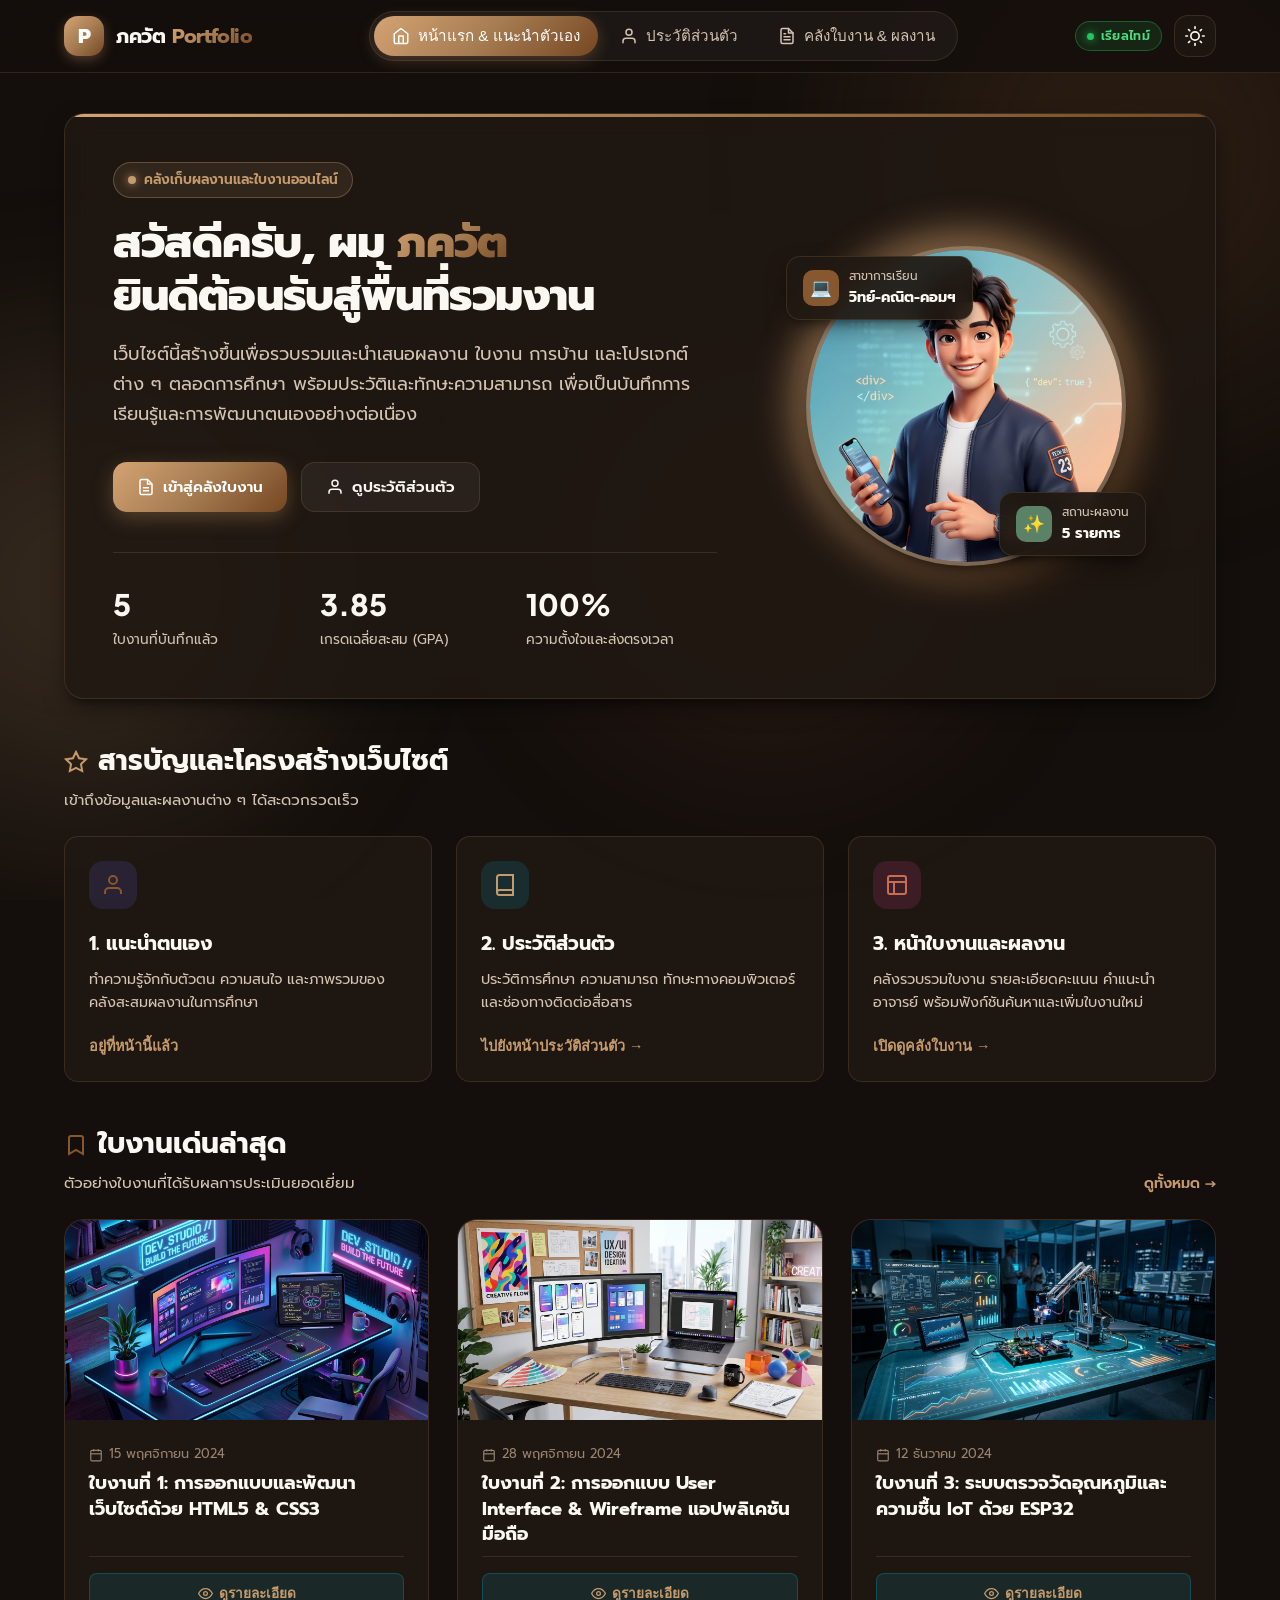
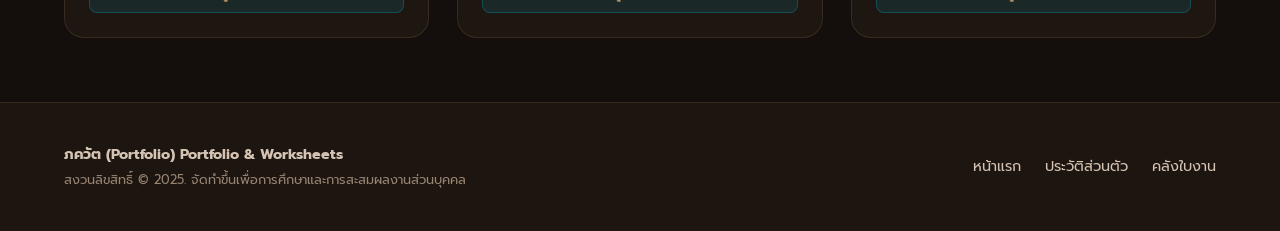
==== commit 85315a37: "Add files via upload" ====
--- a/pakawat-site/index.html
+++ b/pakawat-site/index.html
@@ -1,13 +1,16 @@
 <!DOCTYPE html>
 <html lang="th" data-theme="dark">
+
 <head>
   <meta charset="UTF-8">
   <meta name="viewport" content="width=device-width, initial-scale=1.0">
   <title>ภควัต (Pakawat) | พอร์ตโฟลิโอ & คลังเก็บใบงาน</title>
   <meta name="description" content="เว็บไซต์เก็บงาน แนะนำตนเอง ประวัติส่วนตัว และคลังสะสมผลงานใบงานของ ภควัต (Pakawat)">
   <link rel="stylesheet" href="css/style.css">
-  <link rel="icon" href="data:image/svg+xml,<svg xmlns=%22http://www.w3.org/2000/svg%22 viewBox=%220 0 100 100%22><text y=%22.9em%22 font-size=%2290%22>🚀</text></svg>">
+  <link rel="icon"
+    href="data:image/svg+xml,<svg xmlns=%22http://www.w3.org/2000/svg%22 viewBox=%220 0 100 100%22><text y=%22.9em%22 font-size=%2290%22>🚀</text></svg>">
 </head>
+
 <body>
 
   <!-- Ambient Glow Background -->
@@ -23,33 +26,67 @@
     <header class="site-header">
       <div class="container nav-container">
         <a href="#home" class="brand-logo" id="brand-logo-link">
-          <div class="logo-badge">P</div>
-          <span>ภควัต <b>Portfolio</b></span>
+          <div class="logo-badge" id="site-brand-badge">P</div>
+          <span id="site-brand-text">ภควัต <b>Portfolio</b></span>
         </a>
 
         <!-- Navigation Links -->
         <nav class="nav-menu" id="nav-menu" aria-label="Main Navigation">
           <button class="nav-item active" data-target="home" id="nav-btn-home">
-            <svg width="18" height="18" viewBox="0 0 24 24" fill="none" stroke="currentColor" stroke-width="2" stroke-linecap="round" stroke-linejoin="round"><path d="m3 9 9-7 9 7v11a2 2 0 0 1-2 2H5a2 2 0 0 1-2-2z"></path><polyline points="9 22 9 12 15 12 15 22"></polyline></svg>
+            <svg width="18" height="18" viewBox="0 0 24 24" fill="none" stroke="currentColor" stroke-width="2"
+              stroke-linecap="round" stroke-linejoin="round">
+              <path d="m3 9 9-7 9 7v11a2 2 0 0 1-2 2H5a2 2 0 0 1-2-2z"></path>
+              <polyline points="9 22 9 12 15 12 15 22"></polyline>
+            </svg>
             หน้าแรก & แนะนำตัวเอง
           </button>
           <button class="nav-item" data-target="profile" id="nav-btn-profile">
-            <svg width="18" height="18" viewBox="0 0 24 24" fill="none" stroke="currentColor" stroke-width="2" stroke-linecap="round" stroke-linejoin="round"><path d="M20 21v-2a4 4 0 0 0-4-4H8a4 4 0 0 0-4 4v2"></path><circle cx="12" cy="7" r="4"></circle></svg>
+            <svg width="18" height="18" viewBox="0 0 24 24" fill="none" stroke="currentColor" stroke-width="2"
+              stroke-linecap="round" stroke-linejoin="round">
+              <path d="M20 21v-2a4 4 0 0 0-4-4H8a4 4 0 0 0-4 4v2"></path>
+              <circle cx="12" cy="7" r="4"></circle>
+            </svg>
             ประวัติส่วนตัว
           </button>
           <button class="nav-item" data-target="worksheets" id="nav-btn-worksheets">
-            <svg width="18" height="18" viewBox="0 0 24 24" fill="none" stroke="currentColor" stroke-width="2" stroke-linecap="round" stroke-linejoin="round"><path d="M14 2H6a2 2 0 0 0-2 2v16a2 2 0 0 0 2 2h12a2 2 0 0 0 2-2V8z"></path><polyline points="14 2 14 8 20 8"></polyline><line x1="16" y1="13" x2="8" y2="13"></line><line x1="16" y1="17" x2="8" y2="17"></line><polyline points="10 9 9 9 8 9"></polyline></svg>
+            <svg width="18" height="18" viewBox="0 0 24 24" fill="none" stroke="currentColor" stroke-width="2"
+              stroke-linecap="round" stroke-linejoin="round">
+              <path d="M14 2H6a2 2 0 0 0-2 2v16a2 2 0 0 0 2 2h12a2 2 0 0 0 2-2V8z"></path>
+              <polyline points="14 2 14 8 20 8"></polyline>
+              <line x1="16" y1="13" x2="8" y2="13"></line>
+              <line x1="16" y1="17" x2="8" y2="17"></line>
+              <polyline points="10 9 9 9 8 9"></polyline>
+            </svg>
             คลังใบงาน & ผลงาน
           </button>
         </nav>
 
         <!-- Actions -->
         <div class="nav-actions">
+          <div class="realtime-live-badge" title="ระบบซิงค์ข้อมูลแบบเรียลไทม์อัตโนมัติ (Live Real-Time Sync)">
+            <span class="pulse-green-dot"></span>
+            <span>เรียลไทม์</span>
+          </div>
           <button class="theme-btn" id="theme-toggle-btn" title="สลับโหมดมืด/สว่าง" aria-label="Toggle Theme">
-            <svg width="20" height="20" viewBox="0 0 24 24" fill="none" stroke="currentColor" stroke-width="2" stroke-linecap="round" stroke-linejoin="round"><circle cx="12" cy="12" r="5"/><line x1="12" y1="1" x2="12" y2="3"/><line x1="12" y1="21" x2="12" y2="23"/><line x1="4.22" y1="4.22" x2="5.64" y2="5.64"/><line x1="18.36" y1="18.36" x2="19.78" y2="19.78"/><line x1="1" y1="12" x2="3" y2="12"/><line x1="21" y1="12" x2="23" y2="12"/><line x1="4.22" y1="19.78" x2="5.64" y2="18.36"/><line x1="18.36" y1="5.64" x2="19.78" y2="4.22"/></svg>
+            <svg width="20" height="20" viewBox="0 0 24 24" fill="none" stroke="currentColor" stroke-width="2"
+              stroke-linecap="round" stroke-linejoin="round">
+              <circle cx="12" cy="12" r="5" />
+              <line x1="12" y1="1" x2="12" y2="3" />
+              <line x1="12" y1="21" x2="12" y2="23" />
+              <line x1="4.22" y1="4.22" x2="5.64" y2="5.64" />
+              <line x1="18.36" y1="18.36" x2="19.78" y2="19.78" />
+              <line x1="1" y1="12" x2="3" y2="12" />
+              <line x1="21" y1="12" x2="23" y2="12" />
+              <line x1="4.22" y1="19.78" x2="5.64" y2="18.36" />
+              <line x1="18.36" y1="5.64" x2="19.78" y2="4.22" />
+            </svg>
           </button>
           <button class="mobile-toggle" id="mobile-menu-btn" title="เปิดเมนู" aria-label="Open Mobile Menu">
-            <svg width="22" height="22" viewBox="0 0 24 24" fill="none" stroke="currentColor" stroke-width="2"><line x1="3" y1="12" x2="21" y2="12"/><line x1="3" y1="6" x2="21" y2="6"/><line x1="3" y1="18" x2="21" y2="18"/></svg>
+            <svg width="22" height="22" viewBox="0 0 24 24" fill="none" stroke="currentColor" stroke-width="2">
+              <line x1="3" y1="12" x2="21" y2="12" />
+              <line x1="3" y1="6" x2="21" y2="6" />
+              <line x1="3" y1="18" x2="21" y2="18" />
+            </svg>
           </button>
         </div>
       </div>
@@ -80,11 +117,19 @@
 
                 <div class="hero-btns">
                   <a href="#worksheets" class="btn btn-primary" id="hero-btn-worksheets">
-                    <svg width="18" height="18" viewBox="0 0 24 24" fill="none" stroke="currentColor" stroke-width="2"><path d="M14 2H6a2 2 0 0 0-2 2v16a2 2 0 0 0 2 2h12a2 2 0 0 0 2-2V8z"></path><polyline points="14 2 14 8 20 8"></polyline><line x1="16" y1="13" x2="8" y2="13"></line><line x1="16" y1="17" x2="8" y2="17"></line></svg>
+                    <svg width="18" height="18" viewBox="0 0 24 24" fill="none" stroke="currentColor" stroke-width="2">
+                      <path d="M14 2H6a2 2 0 0 0-2 2v16a2 2 0 0 0 2 2h12a2 2 0 0 0 2-2V8z"></path>
+                      <polyline points="14 2 14 8 20 8"></polyline>
+                      <line x1="16" y1="13" x2="8" y2="13"></line>
+                      <line x1="16" y1="17" x2="8" y2="17"></line>
+                    </svg>
                     เข้าสู่คลังใบงาน
                   </a>
                   <a href="#profile" class="btn btn-secondary" id="hero-btn-profile">
-                    <svg width="18" height="18" viewBox="0 0 24 24" fill="none" stroke="currentColor" stroke-width="2"><path d="M20 21v-2a4 4 0 0 0-4-4H8a4 4 0 0 0-4 4v2"></path><circle cx="12" cy="7" r="4"></circle></svg>
+                    <svg width="18" height="18" viewBox="0 0 24 24" fill="none" stroke="currentColor" stroke-width="2">
+                      <path d="M20 21v-2a4 4 0 0 0-4-4H8a4 4 0 0 0-4 4v2"></path>
+                      <circle cx="12" cy="7" r="4"></circle>
+                    </svg>
                     ดูประวัติส่วนตัว
                   </a>
                 </div>
@@ -110,7 +155,7 @@
                 <div class="avatar-wrapper">
                   <div class="avatar-halo"></div>
                   <img src="assets/images/avatar.jpg" alt="ภควัต (Pakawat) Avatar" class="avatar-img" />
-                  
+
                   <!-- Floating Info Badges -->
                   <div class="floating-badge badge-top">
                     <div class="badge-icon purple">💻</div>
@@ -136,7 +181,12 @@
           <div class="section-header">
             <div>
               <h2 class="section-title">
-                <svg width="24" height="24" viewBox="0 0 24 24" fill="none" stroke="var(--accent-cyan)" stroke-width="2"><polygon points="12 2 15.09 8.26 22 9.27 17 14.14 18.18 21.02 12 17.77 5.82 21.02 7 14.14 2 9.27 8.91 8.26 12 2"></polygon></svg>
+                <svg width="24" height="24" viewBox="0 0 24 24" fill="none" stroke="var(--accent-cyan)"
+                  stroke-width="2">
+                  <polygon
+                    points="12 2 15.09 8.26 22 9.27 17 14.14 18.18 21.02 12 17.77 5.82 21.02 7 14.14 2 9.27 8.91 8.26 12 2">
+                  </polygon>
+                </svg>
                 สารบัญและโครงสร้างเว็บไซต์
               </h2>
               <p class="section-subtitle">เข้าถึงข้อมูลและผลงานต่าง ๆ ได้สะดวกรวดเร็ว</p>
@@ -146,7 +196,10 @@
           <div class="cards-grid-3">
             <div class="feature-box">
               <div class="feature-icon-wrapper">
-                <svg width="24" height="24" viewBox="0 0 24 24" fill="none" stroke="currentColor" stroke-width="2"><path d="M20 21v-2a4 4 0 0 0-4-4H8a4 4 0 0 0-4 4v2"></path><circle cx="12" cy="7" r="4"></circle></svg>
+                <svg width="24" height="24" viewBox="0 0 24 24" fill="none" stroke="currentColor" stroke-width="2">
+                  <path d="M20 21v-2a4 4 0 0 0-4-4H8a4 4 0 0 0-4 4v2"></path>
+                  <circle cx="12" cy="7" r="4"></circle>
+                </svg>
               </div>
               <h3>1. แนะนำตนเอง</h3>
               <p>ทำความรู้จักกับตัวตน ความสนใจ และภาพรวมของคลังสะสมผลงานในการศึกษา</p>
@@ -157,7 +210,10 @@
 
             <div class="feature-box">
               <div class="feature-icon-wrapper" style="background: rgba(6, 182, 212, 0.15); color: var(--accent-cyan);">
-                <svg width="24" height="24" viewBox="0 0 24 24" fill="none" stroke="currentColor" stroke-width="2"><path d="M4 19.5A2.5 2.5 0 0 1 6.5 17H20"></path><path d="M6.5 2H20v20H6.5A2.5 2.5 0 0 1 4 19.5v-15A2.5 2.5 0 0 1 6.5 2z"></path></svg>
+                <svg width="24" height="24" viewBox="0 0 24 24" fill="none" stroke="currentColor" stroke-width="2">
+                  <path d="M4 19.5A2.5 2.5 0 0 1 6.5 17H20"></path>
+                  <path d="M6.5 2H20v20H6.5A2.5 2.5 0 0 1 4 19.5v-15A2.5 2.5 0 0 1 6.5 2z"></path>
+                </svg>
               </div>
               <h3>2. ประวัติส่วนตัว</h3>
               <p>ประวัติการศึกษา ความสามารถ ทักษะทางคอมพิวเตอร์ และช่องทางติดต่อสื่อสาร</p>
@@ -167,8 +223,13 @@
             </div>
 
             <div class="feature-box">
-              <div class="feature-icon-wrapper" style="background: rgba(236, 72, 153, 0.15); color: var(--accent-pink);">
-                <svg width="24" height="24" viewBox="0 0 24 24" fill="none" stroke="currentColor" stroke-width="2"><rect x="3" y="3" width="18" height="18" rx="2" ry="2"></rect><line x1="3" y1="9" x2="21" y2="9"></line><line x1="9" y1="21" x2="9" y2="9"></line></svg>
+              <div class="feature-icon-wrapper"
+                style="background: rgba(236, 72, 153, 0.15); color: var(--accent-pink);">
+                <svg width="24" height="24" viewBox="0 0 24 24" fill="none" stroke="currentColor" stroke-width="2">
+                  <rect x="3" y="3" width="18" height="18" rx="2" ry="2"></rect>
+                  <line x1="3" y1="9" x2="21" y2="9"></line>
+                  <line x1="9" y1="21" x2="9" y2="9"></line>
+                </svg>
               </div>
               <h3>3. หน้าใบงานและผลงาน</h3>
               <p>คลังรวบรวมใบงาน รายละเอียดคะแนน คำแนะนำอาจารย์ พร้อมฟังก์ชันค้นหาและเพิ่มใบงานใหม่</p>
@@ -182,7 +243,10 @@
           <div class="section-header" style="margin-top: 1.5rem;">
             <div>
               <h2 class="section-title">
-                <svg width="24" height="24" viewBox="0 0 24 24" fill="none" stroke="var(--accent-purple)" stroke-width="2"><path d="m19 21-7-4-7 4V5a2 2 0 0 1 2-2h10a2 2 0 0 1 2 2v16z"></path></svg>
+                <svg width="24" height="24" viewBox="0 0 24 24" fill="none" stroke="var(--accent-purple)"
+                  stroke-width="2">
+                  <path d="m19 21-7-4-7 4V5a2 2 0 0 1 2-2h10a2 2 0 0 1 2 2v16z"></path>
+                </svg>
                 ใบงานเด่นล่าสุด
               </h2>
               <p class="section-subtitle">ตัวอย่างใบงานที่ได้รับผลการประเมินยอดเยี่ยม</p>
@@ -199,7 +263,7 @@
         <!-- ================= VIEW 2: PROFILE (ประวัติส่วนตัว) ================= -->
         <section class="page-view" id="view-profile">
           <div class="profile-layout">
-            
+
             <!-- Left Sidebar -->
             <aside class="profile-sidebar">
               <!-- Profile Bio Card -->
@@ -207,9 +271,9 @@
                 <div class="profile-avatar-wrapper">
                   <img src="assets/images/avatar.jpg" alt="ภควัต" class="profile-avatar" />
                 </div>
-                <h2>ภควัต (Pakawat)</h2>
-                <div class="role">Student & Web Creator</div>
-                
+                <h2>ภควัต ศรีรัตน์</h2>
+                <div class="role">Student</div>
+
                 <p class="bio-quote">
                   "การเรียนรู้ไม่มีที่สิ้นสุด พัฒนาตนเองผ่านทุกใบงานและลงมือทำอย่างจริงจัง"
                 </p>
@@ -218,27 +282,27 @@
                   <div class="meta-item">
                     <div class="meta-icon">👤</div>
                     <span class="label">ชื่อ-สกุล:</span>
-                    <span class="value">นายภควัต สกุลวัฒนา</span>
+                    <span class="value">นายภควัต ศรีรัตน์</span>
                   </div>
                   <div class="meta-item">
                     <div class="meta-icon">🏷️</div>
                     <span class="label">ชื่อเล่น:</span>
-                    <span class="value">วัฒน์</span>
+                    <span class="value">ซัง</span>
                   </div>
                   <div class="meta-item">
                     <div class="meta-icon">🏫</div>
                     <span class="label">สถานศึกษา:</span>
-                    <span class="value">โรงเรียนมัธยมวิทยาคม</span>
+                    <span class="value">วิทยาลัยเทคนิคนครศรีธรรมราช</span>
                   </div>
                   <div class="meta-item">
                     <div class="meta-icon">🎓</div>
                     <span class="label">ระดับชั้น:</span>
-                    <span class="value">มัธยมศึกษาตอนปลาย</span>
+                    <span class="value">ประกาศนียบัตรวิชาชีพชั้นสูง</span>
                   </div>
                   <div class="meta-item">
                     <div class="meta-icon">📍</div>
                     <span class="label">ที่อยู่:</span>
-                    <span class="value">กรุงเทพมหานคร</span>
+                    <span class="value">นครศรีธรรมราช</span>
                   </div>
                 </div>
               </div>
@@ -247,17 +311,28 @@
               <div class="contact-quick-card">
                 <h4>ช่องทางติดต่อ</h4>
                 <div class="social-links">
-                  <button class="social-btn" onclick="copyContact('pakawat.student@example.com', 'อีเมล')">
-                    <svg width="18" height="18" viewBox="0 0 24 24" fill="none" stroke="currentColor" stroke-width="2"><path d="M4 4h16c1.1 0 2 .9 2 2v12c0 1.1-.9 2-2 2H4c-1.1 0-2-.9-2-2V6c0-1.1.9-2 2-2z"></path><polyline points="22,6 12,13 2,6"></polyline></svg>
-                    pakawat.student@example.com
+                  <button class="social-btn" onclick="copyContact('69319010028@tnk.ac.th', 'อีเมล')">
+                    <svg width="18" height="18" viewBox="0 0 24 24" fill="none" stroke="currentColor" stroke-width="2">
+                      <path d="M4 4h16c1.1 0 2 .9 2 2v12c0 1.1-.9 2-2 2H4c-1.1 0-2-.9-2-2V6c0-1.1.9-2 2-2z"></path>
+                      <polyline points="22,6 12,13 2,6"></polyline>
+                    </svg>
+                    69319010028@tnk.ac.th
                   </button>
-                  <button class="social-btn" onclick="copyContact('089-123-4567', 'เบอร์โทรศัพท์')">
-                    <svg width="18" height="18" viewBox="0 0 24 24" fill="none" stroke="currentColor" stroke-width="2"><path d="M22 16.92v3a2 2 0 0 1-2.18 2 19.79 19.79 0 0 1-8.63-3.07 19.5 19.5 0 0 1-6-6 19.79 19.79 0 0 1-3.07-8.67A2 2 0 0 1 4.11 2h3a2 2 0 0 1 2 1.72 12.84 12.84 0 0 0 .7 2.81 2 2 0 0 1-.45 2.11L8.09 9.91a16 16 0 0 0 6 6l1.27-1.27a2 2 0 0 1 2.11-.45 12.84 12.84 0 0 0 2.81.7A2 2 0 0 1 22 16.92z"></path></svg>
-                    089-123-4567 (คลิกเพื่อคัดลอก)
+                  <button class="social-btn" onclick="copyContact('099-436-2677', 'เบอร์โทรศัพท์')">
+                    <svg width="18" height="18" viewBox="0 0 24 24" fill="none" stroke="currentColor" stroke-width="2">
+                      <path
+                        d="M22 16.92v3a2 2 0 0 1-2.18 2 19.79 19.79 0 0 1-8.63-3.07 19.5 19.5 0 0 1-6-6 19.79 19.79 0 0 1-3.07-8.67A2 2 0 0 1 4.11 2h3a2 2 0 0 1 2 1.72 12.84 12.84 0 0 0 .7 2.81 2 2 0 0 1-.45 2.11L8.09 9.91a16 16 0 0 0 6 6l1.27-1.27a2 2 0 0 1 2.11-.45 12.84 12.84 0 0 0 2.81.7A2 2 0 0 1 22 16.92z">
+                      </path>
+                    </svg>
+                    099-436-2677 (คลิกเพื่อคัดลอก)
                   </button>
-                  <button class="social-btn" onclick="copyContact('https://github.com', 'GitHub')">
-                    <svg width="18" height="18" viewBox="0 0 24 24" fill="none" stroke="currentColor" stroke-width="2"><path d="M9 19c-5 1.5-5-2.5-7-3m14 6v-3.87a3.37 3.37 0 0 0-.94-2.61c3.14-.35 6.44-1.54 6.44-7A5.44 5.44 0 0 0 20 4.77 5.07 5.07 0 0 0 19.91 1S18.73.65 16 2.48a13.38 13.38 0 0 0-7 0C6.27.65 5.09 1 5.09 1A5.07 5.07 0 0 0 5 4.77a5.44 5.44 0 0 0-1.5 3.78c0 5.42 3.3 6.61 6.44 7A3.37 3.37 0 0 0 9 18.13V22"></path></svg>
-                    GitHub: github.com/pakawat
+                  <button class="social-btn" onclick="copyContact('https://github.com/69319010028-dev', 'GitHub')">
+                    <svg width="18" height="18" viewBox="0 0 24 24" fill="none" stroke="currentColor" stroke-width="2">
+                      <path
+                        d="M9 19c-5 1.5-5-2.5-7-3m14 6v-3.87a3.37 3.37 0 0 0-.94-2.61c3.14-.35 6.44-1.54 6.44-7A5.44 5.44 0 0 0 20 4.77 5.07 5.07 0 0 0 19.91 1S18.73.65 16 2.48a13.38 13.38 0 0 0-7 0C6.27.65 5.09 1 5.09 1A5.07 5.07 0 0 0 5 4.77a5.44 5.44 0 0 0-1.5 3.78c0 5.42 3.3 6.61 6.44 7A3.37 3.37 0 0 0 9 18.13V22">
+                      </path>
+                    </svg>
+                    https://github.com/69319010028-dev
                   </button>
                 </div>
               </div>
@@ -265,14 +340,30 @@
 
             <!-- Right Main Profile -->
             <div class="profile-main">
-              
+
               <!-- Education Timeline Panel -->
               <div class="content-panel">
-                <div class="panel-header">
-                  <div class="panel-icon">
-                    <svg width="20" height="20" viewBox="0 0 24 24" fill="none" stroke="currentColor" stroke-width="2"><path d="M22 10v6M2 10l10-5 10 5-10 5z"></path><path d="M6 12v5c3 3 9 3 12 0v-5"></path></svg>
-                  </div>
-                  <h3 class="panel-title">ประวัติการศึกษา (Education Background)</h3>
+                <div class="panel-header" style="justify-content: space-between; align-items: center;">
+                  <div style="display: flex; align-items: center; gap: 12px;">
+                    <div class="panel-icon">
+                      <svg width="20" height="20" viewBox="0 0 24 24" fill="none" stroke="currentColor"
+                        stroke-width="2">
+                        <path d="M22 10v6M2 10l10-5 10 5-10 5z"></path>
+                        <path d="M6 12v5c3 3 9 3 12 0v-5"></path>
+                      </svg>
+                    </div>
+                    <h3 class="panel-title">ประวัติการศึกษา (Education Background)</h3>
+                  </div>
+                  <button type="button" class="btn-edu-order-toggle" id="btn-toggle-edu-order"
+                    onclick="toggleEduOrder()" title="คลิกเพื่อสลับการเรียงลำดับเวลา (เก่าไปใหม่ / ใหม่ไปเก่า)">
+                    <svg width="13" height="13" viewBox="0 0 24 24" fill="none" stroke="currentColor" stroke-width="2">
+                      <path d="m3 16 4 4 4-4"></path>
+                      <path d="M7 20V4"></path>
+                      <path d="m21 8-4-4-4 4"></path>
+                      <path d="M17 4v16"></path>
+                    </svg>
+                    <span id="edu-order-text">เรียง: ม.ต้น ➔ ปวส.</span>
+                  </button>
                 </div>
 
                 <div class="timeline" id="education-timeline">
@@ -284,7 +375,9 @@
               <div class="content-panel">
                 <div class="panel-header">
                   <div class="panel-icon" style="background: rgba(139, 92, 246, 0.15); color: var(--accent-purple);">
-                    <svg width="20" height="20" viewBox="0 0 24 24" fill="none" stroke="currentColor" stroke-width="2"><polygon points="13 2 3 14 12 14 11 22 21 10 12 10 13 2"></polygon></svg>
+                    <svg width="20" height="20" viewBox="0 0 24 24" fill="none" stroke="currentColor" stroke-width="2">
+                      <polygon points="13 2 3 14 12 14 11 22 21 10 12 10 13 2"></polygon>
+                    </svg>
                   </div>
                   <h3 class="panel-title">ทักษะและความสามารถ (Skills & Competencies)</h3>
                 </div>
@@ -294,7 +387,8 @@
                 </div>
 
                 <div style="margin-top: 1.5rem;">
-                  <strong style="font-size: 0.95rem; display: block; margin-bottom: 0.5rem;">ความสนใจพิเศษและโปรแกรมที่ใช้งาน:</strong>
+                  <strong
+                    style="font-size: 0.95rem; display: block; margin-bottom: 0.5rem;">ความสนใจพิเศษและโปรแกรมที่ใช้งาน:</strong>
                   <div class="tags-cloud">
                     <span class="tag-badge">Visual Studio Code</span>
                     <span class="tag-badge">Figma UI/UX</span>
@@ -312,13 +406,18 @@
               <div class="content-panel">
                 <div class="panel-header">
                   <div class="panel-icon" style="background: rgba(16, 185, 129, 0.15); color: var(--accent-emerald);">
-                    <svg width="20" height="20" viewBox="0 0 24 24" fill="none" stroke="currentColor" stroke-width="2"><circle cx="12" cy="12" r="10"></circle><path d="m9 12 2 2 4-4"></path></svg>
+                    <svg width="20" height="20" viewBox="0 0 24 24" fill="none" stroke="currentColor" stroke-width="2">
+                      <circle cx="12" cy="12" r="10"></circle>
+                      <path d="m9 12 2 2 4-4"></path>
+                    </svg>
                   </div>
                   <h3 class="panel-title">เป้าหมายและแรงบันดาลใจในการศึกษา</h3>
                 </div>
                 <p style="color: var(--text-muted); line-height: 1.8;">
-                  มีความมุ่งมั่นที่จะเข้าศึกษาต่อในระดับอุดมศึกษา ในสาขาวิทยาการคอมพิวเตอร์ หรือวิศวกรรมคอมพิวเตอร์/ซอฟต์แวร์
-                  เพื่อนำความรู้และทักษะด้านเทคโนโลยีมาต่อยอด สร้างสรรค์นวัตกรรมดิจิทัลที่มีประโยชน์ต่อสังคมและประเทศชาติต่อไปในอนาคต
+                  มีความมุ่งมั่นที่จะเข้าศึกษาต่อในระดับอุดมศึกษา ในสาขาวิทยาการคอมพิวเตอร์
+                  หรือวิศวกรรมคอมพิวเตอร์/ซอฟต์แวร์
+                  เพื่อนำความรู้และทักษะด้านเทคโนโลยีมาต่อยอด
+                  สร้างสรรค์นวัตกรรมดิจิทัลที่มีประโยชน์ต่อสังคมและประเทศชาติต่อไปในอนาคต
                 </p>
               </div>
 
@@ -330,27 +429,32 @@
 
         <!-- ================= VIEW 3: WORKSHEETS (หน้าใบงาน & ผลงาน) ================= -->
         <section class="page-view" id="view-worksheets">
-          
+
           <div class="section-header">
             <div>
               <h2 class="section-title">
-                <svg width="26" height="26" viewBox="0 0 24 24" fill="none" stroke="var(--accent-cyan)" stroke-width="2"><path d="M14 2H6a2 2 0 0 0-2 2v16a2 2 0 0 0 2 2h12a2 2 0 0 0 2-2V8z"></path><polyline points="14 2 14 8 20 8"></polyline><line x1="16" y1="13" x2="8" y2="13"></line><line x1="16" y1="17" x2="8" y2="17"></line></svg>
+                <svg width="26" height="26" viewBox="0 0 24 24" fill="none" stroke="var(--accent-cyan)"
+                  stroke-width="2">
+                  <path d="M14 2H6a2 2 0 0 0-2 2v16a2 2 0 0 0 2 2h12a2 2 0 0 0 2-2V8z"></path>
+                  <polyline points="14 2 14 8 20 8"></polyline>
+                  <line x1="16" y1="13" x2="8" y2="13"></line>
+                  <line x1="16" y1="17" x2="8" y2="17"></line>
+                </svg>
                 คลังใบงานและผลงานสะสม
               </h2>
-              <p class="section-subtitle">ค้นหา ตรวจสอบผลคะแนน และบันทึกใบงานใหม่ได้ในที่เดียว</p>
-            </div>
-            
-            <button class="btn btn-cyan" id="btn-open-add-modal">
-              <svg width="18" height="18" viewBox="0 0 24 24" fill="none" stroke="currentColor" stroke-width="2"><line x1="12" y1="5" x2="12" y2="19"></line><line x1="5" y1="12" x2="19" y2="12"></line></svg>
-              เพิ่มใบงานใหม่
-            </button>
+              <p class="section-subtitle">ค้นหา ตรวจสอบผลงาน และดูใบงานทั้งหมดในที่เดียว</p>
+            </div>
           </div>
 
           <!-- Controls Bar: Search & Filter Tabs -->
           <div class="worksheet-controls">
             <div class="controls-top">
               <div class="search-box">
-                <svg class="search-icon" width="18" height="18" viewBox="0 0 24 24" fill="none" stroke="currentColor" stroke-width="2"><circle cx="11" cy="11" r="8"></circle><line x1="21" y1="21" x2="16.65" y2="16.65"></line></svg>
+                <svg class="search-icon" width="18" height="18" viewBox="0 0 24 24" fill="none" stroke="currentColor"
+                  stroke-width="2">
+                  <circle cx="11" cy="11" r="8"></circle>
+                  <line x1="21" y1="21" x2="16.65" y2="16.65"></line>
+                </svg>
                 <input type="text" id="search-worksheet" placeholder="ค้นหาตามชื่อใบงาน..." />
               </div>
 
@@ -359,25 +463,37 @@
 
                 <!-- Calendar Date Filter Trigger & Popover Dropdown -->
                 <div class="cal-filter-container" id="cal-filter-container">
-                  <button type="button" class="filter-btn cal-filter-trigger" id="btn-calendar-filter" title="เลือกดูใบงานตามวันที่หรือปฏิทิน">
-                    <svg width="15" height="15" viewBox="0 0 24 24" fill="none" stroke="currentColor" stroke-width="2" stroke-linecap="round" stroke-linejoin="round">
+                  <button type="button" class="filter-btn cal-filter-trigger" id="btn-calendar-filter"
+                    title="เลือกดูใบงานตามวันที่หรือปฏิทิน">
+                    <svg width="15" height="15" viewBox="0 0 24 24" fill="none" stroke="currentColor" stroke-width="2"
+                      stroke-linecap="round" stroke-linejoin="round">
                       <rect x="3" y="4" width="18" height="18" rx="2" ry="2"></rect>
                       <line x1="16" y1="2" x2="16" y2="6"></line>
                       <line x1="8" y1="2" x2="8" y2="6"></line>
                       <line x1="3" y1="10" x2="21" y2="10"></line>
                     </svg>
                     <span id="cal-filter-btn-text">เลือกดูตามวันที่ (ปฏิทิน)</span>
-                    <svg class="cal-chevron" width="12" height="12" viewBox="0 0 24 24" fill="none" stroke="currentColor" stroke-width="2.5"><polyline points="6 9 12 15 18 9"></polyline></svg>
+                    <svg class="cal-chevron" width="12" height="12" viewBox="0 0 24 24" fill="none"
+                      stroke="currentColor" stroke-width="2.5">
+                      <polyline points="6 9 12 15 18 9"></polyline>
+                    </svg>
                   </button>
 
                   <!-- Popover Dropdown matching Picture 2 -->
                   <div class="cal-dropdown-popover" id="filter-calendar-popover">
                     <div class="cal-popover-header">
                       <div class="cal-popover-title">
-                        <svg width="15" height="15" viewBox="0 0 24 24" fill="none" stroke="var(--accent-cyan)" stroke-width="2"><rect x="3" y="4" width="18" height="18" rx="2" ry="2"></rect><line x1="16" y1="2" x2="16" y2="6"></line><line x1="8" y1="2" x2="8" y2="6"></line><line x1="3" y1="10" x2="21" y2="10"></line></svg>
+                        <svg width="15" height="15" viewBox="0 0 24 24" fill="none" stroke="var(--accent-cyan)"
+                          stroke-width="2">
+                          <rect x="3" y="4" width="18" height="18" rx="2" ry="2"></rect>
+                          <line x1="16" y1="2" x2="16" y2="6"></line>
+                          <line x1="8" y1="2" x2="8" y2="6"></line>
+                          <line x1="3" y1="10" x2="21" y2="10"></line>
+                        </svg>
                         <span>เลือกวันที่เพื่อค้นหาใบงาน</span>
                       </div>
-                      <button type="button" class="cal-popover-close" id="btn-close-cal-popover" title="ปิดหน้าต่างปฏิทิน">&times;</button>
+                      <button type="button" class="cal-popover-close" id="btn-close-cal-popover"
+                        title="ปิดหน้าต่างปฏิทิน">&times;</button>
                     </div>
 
                     <!-- Embedded Interactive Calendar (Picture 2 style) -->
@@ -389,10 +505,12 @@
                         <span class="has-work-dot-sample"></span> จุดสีฟ้า = วันที่มีใบงาน
                       </div>
                       <div class="cal-footer-actions">
-                        <button type="button" class="cal-action-btn" id="btn-filter-this-month" title="แสดงใบงานทั้งหมดในเดือนที่กำลังดู">
+                        <button type="button" class="cal-action-btn" id="btn-filter-this-month"
+                          title="แสดงใบงานทั้งหมดในเดือนที่กำลังดู">
                           ดูทั้งเดือนนี้
                         </button>
-                        <button type="button" class="cal-action-btn clear" id="btn-filter-clear" title="ล้างการเลือกวันที่และแสดงทั้งหมด">
+                        <button type="button" class="cal-action-btn clear" id="btn-filter-clear"
+                          title="ล้างการเลือกวันที่และแสดงทั้งหมด">
                           ล้างตัวกรอง
                         </button>
                       </div>
@@ -406,9 +524,6 @@
           <!-- Counter bar -->
           <div class="works-stats-bar">
             <span>แสดงผล: <b id="works-found-count" style="color:var(--text-main);">0 รายการ</b></span>
-            <button onclick="resetSampleData()" style="background:none; border:none; color:var(--text-dim); cursor:pointer; font-size:0.8rem; text-decoration:underline;">
-              รีเซ็ตข้อมูลตัวอย่าง
-            </button>
           </div>
 
           <!-- Works Cards Grid -->
@@ -425,7 +540,7 @@
     <footer class="site-footer">
       <div class="container footer-content">
         <div>
-          <strong>ภควัต (Pakawat) Portfolio & Worksheets</strong>
+          <strong id="footer-brand-title">ภควัต Portfolio & Worksheets</strong>
           <div style="font-size: 0.8rem; margin-top: 4px; color: var(--text-dim);">
             สงวนลิขสิทธิ์ &copy; 2025. จัดทำขึ้นเพื่อการศึกษาและการสะสมผลงานส่วนบุคคล
           </div>
@@ -456,196 +571,53 @@
     </div>
   </div>
 
-  <!-- ================= MODAL: ADD NEW WORKSHEET ================= -->
-  <div class="modal-backdrop" id="add-worksheet-modal" aria-hidden="true">
-    <div class="modal-dialog">
-      <div class="modal-header">
-        <h3>เพิ่มใบงานใหม่ในระบบ</h3>
-        <button class="modal-close" aria-label="Close modal">&times;</button>
-      </div>
-      <form id="add-worksheet-form">
-        <div class="modal-body">
-          <div class="form-group">
-            <label class="form-label" for="add-title">ชื่อใบงาน / หัวข้องาน *</label>
-            <input type="text" id="add-title" class="form-input" placeholder="เช่น ใบงานที่ 6: การเขียนโปรแกรมเบื้องต้น" required autofocus />
-          </div>
-
-          <div class="form-group">
-            <label class="form-label">เลือกวันที่ของใบงาน / วันที่ส่ง *</label>
-            <div class="inline-calendar" id="add-calendar-picker"></div>
-            <input type="hidden" id="add-date" required />
-            <div class="selected-date-display">
-              <span>📅 วันที่เลือก:</span> <strong id="add-date-label">-</strong>
-            </div>
-          </div>
-
-          <div class="form-group">
-            <label class="form-label">แนบรูปใบงาน (สามารถถ่ายรูปหรือเลือกไฟล์จากเครื่องได้)</label>
-            <div class="image-upload-zone" id="add-image-dropzone">
-              <input type="file" id="add-image-file" accept="image/*" />
-              <div class="upload-placeholder" id="add-upload-placeholder">
-                <svg width="36" height="36" viewBox="0 0 24 24" fill="none" stroke="var(--accent-cyan)" stroke-width="1.8"><rect x="3" y="3" width="18" height="18" rx="2" ry="2"></rect><circle cx="8.5" cy="8.5" r="1.5"></circle><polyline points="21 15 16 10 5 21"></polyline></svg>
-                <span>คลิกหรือลากไฟล์รูปภาพมาวางที่นี่</span>
-                <small style="color: var(--text-dim); font-size: 0.8rem;">รองรับไฟล์รูปภาพ JPG, PNG, WebP</small>
-              </div>
-              <img id="add-image-preview" class="upload-preview" alt="ตัวอย่างรูปใบงาน" />
-            </div>
-            <button type="button" id="btn-remove-add-image" class="btn-remove-preview" style="display: none;">ยกเลิกรูปนี้</button>
-          </div>
-
-          <div class="form-group">
-            <label class="form-label" for="add-link">แนบลิงก์ผลงาน / ไฟล์งาน (เช่น Google Drive, Canva, GitHub, ลิงก์เว็บ)</label>
-            <input type="text" id="add-link" class="form-input" placeholder="วางลิงก์ที่นี่ เช่น https://drive.google.com/..." />
-          </div>
+
+
+  <!-- ================= LIGHTBOX: FULLSCREEN IMAGE VIEWER ================= -->
+    <div class="lightbox-backdrop" id="image-lightbox-modal" aria-hidden="true">
+      <div class="lightbox-toolbar">
+        <span class="lightbox-title" id="lightbox-image-title">รูปภาพใบงาน</span>
+        <div class="lightbox-actions">
+          <button class="lightbox-btn" id="btn-zoom-in" title="ซูมขยาย (+)">
+            <svg width="18" height="18" viewBox="0 0 24 24" fill="none" stroke="currentColor" stroke-width="2">
+              <circle cx="11" cy="11" r="8"></circle>
+              <line x1="21" y1="21" x2="16.65" y2="16.65"></line>
+              <line x1="11" y1="8" x2="11" y2="14"></line>
+              <line x1="8" y1="11" x2="14" y2="11"></line>
+            </svg>
+            ขยาย
+          </button>
+          <button class="lightbox-btn" id="btn-zoom-out" title="ซูมย่อ (-)">
+            <svg width="18" height="18" viewBox="0 0 24 24" fill="none" stroke="currentColor" stroke-width="2">
+              <circle cx="11" cy="11" r="8"></circle>
+              <line x1="21" y1="21" x2="16.65" y2="16.65"></line>
+              <line x1="8" y1="11" x2="14" y2="11"></line>
+            </svg>
+            ย่อ
+          </button>
+          <button class="lightbox-btn" id="btn-zoom-reset" title="ขนาดปกติ 100%">100%</button>
+          <button class="lightbox-btn" id="btn-open-newtab" title="เปิดรูปต้นฉบับในแท็บใหม่">
+            <svg width="18" height="18" viewBox="0 0 24 24" fill="none" stroke="currentColor" stroke-width="2">
+              <path d="M18 13v6a2 2 0 0 1-2 2H5a2 2 0 0 1-2-2V8a2 2 0 0 1 2-2h6"></path>
+              <polyline points="15 3 21 3 21 9"></polyline>
+              <line x1="10" y1="14" x2="21" y2="3"></line>
+            </svg>
+            เปิดแท็บใหม่
+          </button>
+          <button class="lightbox-btn close" id="btn-close-lightbox" title="ปิดหน้าต่าง">&times;</button>
         </div>
-
-        <div class="modal-footer">
-          <button type="button" class="btn btn-secondary btn-modal-cancel">ยกเลิก</button>
-          <button type="submit" class="btn btn-cyan">บันทึกใบงาน</button>
-        </div>
-      </form>
+      </div>
+      <div class="lightbox-content" id="lightbox-container">
+        <img id="lightbox-img" src="" alt="ภาพใบงานขนาดเต็ม" />
+      </div>
     </div>
-  </div>
-
-  <!-- ================= MODAL: EDIT WORKSHEET ================= -->
-  <div class="modal-backdrop" id="edit-worksheet-modal" aria-hidden="true">
-    <div class="modal-dialog">
-      <div class="modal-header">
-        <h3>แก้ไขชื่อ วันที่ รูป และลิงก์ใบงาน</h3>
-        <button class="modal-close" aria-label="Close modal">&times;</button>
-      </div>
-      <form id="edit-worksheet-form">
-        <input type="hidden" id="edit-work-id" />
-        <div class="modal-body">
-          <div class="form-group">
-            <label class="form-label" for="edit-title">ชื่อใบงาน / หัวข้องาน *</label>
-            <input type="text" id="edit-title" class="form-input" placeholder="กรอกชื่อใบงาน..." required autofocus />
-          </div>
-
-          <div class="form-group">
-            <label class="form-label">เลือกวันที่ของใบงาน / วันที่ส่ง *</label>
-            <div class="inline-calendar" id="edit-calendar-picker"></div>
-            <input type="hidden" id="edit-date" required />
-            <div class="selected-date-display">
-              <span>📅 วันที่เลือก:</span> <strong id="edit-date-label">-</strong>
-            </div>
-          </div>
-
-          <div class="form-group">
-            <label class="form-label">เปลี่ยนรูปใบงาน (ถ้าต้องการเปลี่ยน)</label>
-            <div class="image-upload-zone" id="edit-image-dropzone">
-              <input type="file" id="edit-image-file" accept="image/*" />
-              <div class="upload-placeholder" id="edit-upload-placeholder" style="display: none;">
-                <svg width="32" height="32" viewBox="0 0 24 24" fill="none" stroke="var(--accent-cyan)" stroke-width="1.8"><rect x="3" y="3" width="18" height="18" rx="2" ry="2"></rect><circle cx="8.5" cy="8.5" r="1.5"></circle><polyline points="21 15 16 10 5 21"></polyline></svg>
-                <span>คลิกเพื่อเปลี่ยนรูปภาพใบงาน</span>
-              </div>
-              <img id="edit-image-preview" class="upload-preview has-image" alt="ตัวอย่างรูปใบงานเดิม" />
-            </div>
-          </div>
-
-          <div class="form-group">
-            <label class="form-label" for="edit-link">แก้ไขลิงก์ผลงาน / ไฟล์งาน</label>
-            <input type="text" id="edit-link" class="form-input" placeholder="วางลิงก์ที่นี่ เช่น https://drive.google.com/..." />
-          </div>
-        </div>
-
-        <div class="modal-footer">
-          <button type="button" class="btn btn-secondary btn-modal-cancel">ยกเลิก</button>
-          <button type="submit" class="btn btn-cyan">บันทึกการแก้ไข</button>
-        </div>
-      </form>
-    </div>
-  </div>
-
-  <!-- ================= MODAL: EDIT EDUCATION / SCHOOL PHOTO ================= -->
-  <div class="modal-backdrop" id="edit-education-modal" aria-hidden="true">
-    <div class="modal-dialog">
-      <div class="modal-header">
-        <h3>แก้ไขข้อมูล & ใส่รูปภาพโรงเรียน</h3>
-        <button class="modal-close" aria-label="Close modal">&times;</button>
-      </div>
-      <form id="edit-education-form">
-        <input type="hidden" id="edit-edu-id" />
-        <div class="modal-body">
-          <div class="form-group">
-            <label class="form-label" for="edit-edu-title">ระดับการศึกษา *</label>
-            <input type="text" id="edit-edu-title" class="form-input" required />
-          </div>
-
-          <div class="form-group">
-            <label class="form-label" for="edit-edu-school">ชื่อโรงเรียน / สถาบัน *</label>
-            <input type="text" id="edit-edu-school" class="form-input" required />
-          </div>
-
-          <div class="form-row">
-            <div class="form-group">
-              <label class="form-label" for="edit-edu-period">ปีการศึกษา / ช่วงเวลา *</label>
-              <input type="text" id="edit-edu-period" class="form-input" placeholder="เช่น 2565 - ปัจจุบัน" required />
-            </div>
-            <div class="form-group">
-              <label class="form-label" for="edit-edu-caption">คำบรรยายรูปภาพ</label>
-              <input type="text" id="edit-edu-caption" class="form-input" placeholder="เช่น บรรยากาศอาคารเรียน" />
-            </div>
-          </div>
-
-          <div class="form-group">
-            <label class="form-label" for="edit-edu-desc">รายละเอียด / แผนการเรียน / ผลงาน</label>
-            <textarea id="edit-edu-desc" class="form-textarea" rows="2"></textarea>
-          </div>
-
-          <div class="form-group">
-            <label class="form-label">รูปภาพโรงเรียน (สามารถถ่ายรูปหรือเลือกไฟล์ภาพจากเครื่องได้)</label>
-            <div class="image-upload-zone" id="edit-edu-image-dropzone">
-              <input type="file" id="edit-edu-image-file" accept="image/*" />
-              <div class="upload-placeholder" id="edit-edu-upload-placeholder" style="display: none;">
-                <svg width="32" height="32" viewBox="0 0 24 24" fill="none" stroke="var(--accent-cyan)" stroke-width="1.8"><rect x="3" y="3" width="18" height="18" rx="2" ry="2"></rect><circle cx="8.5" cy="8.5" r="1.5"></circle><polyline points="21 15 16 10 5 21"></polyline></svg>
-                <span>คลิกเพื่อเปลี่ยนรูปภาพโรงเรียน</span>
-              </div>
-              <img id="edit-edu-image-preview" class="upload-preview has-image" alt="ตัวอย่างรูปโรงเรียน" />
-            </div>
-            <small style="color: var(--text-dim); font-size: 0.8rem; display: block; margin-top: 6px;">รองรับไฟล์ภาพ JPG, PNG, WebP (เก็บความละเอียดเต็ม)</small>
-          </div>
-        </div>
-
-        <div class="modal-footer">
-          <button type="button" class="btn btn-secondary btn-modal-cancel">ยกเลิก</button>
-          <button type="submit" class="btn btn-cyan">บันทึกข้อมูลโรงเรียน</button>
-        </div>
-      </form>
-    </div>
-  </div>
-
-  <!-- ================= LIGHTBOX: FULLSCREEN IMAGE VIEWER ================= -->
-  <div class="lightbox-backdrop" id="image-lightbox-modal" aria-hidden="true">
-    <div class="lightbox-toolbar">
-      <span class="lightbox-title" id="lightbox-image-title">รูปภาพใบงาน</span>
-      <div class="lightbox-actions">
-        <button class="lightbox-btn" id="btn-zoom-in" title="ซูมขยาย (+)">
-          <svg width="18" height="18" viewBox="0 0 24 24" fill="none" stroke="currentColor" stroke-width="2"><circle cx="11" cy="11" r="8"></circle><line x1="21" y1="21" x2="16.65" y2="16.65"></line><line x1="11" y1="8" x2="11" y2="14"></line><line x1="8" y1="11" x2="14" y2="11"></line></svg>
-          ขยาย
-        </button>
-        <button class="lightbox-btn" id="btn-zoom-out" title="ซูมย่อ (-)">
-          <svg width="18" height="18" viewBox="0 0 24 24" fill="none" stroke="currentColor" stroke-width="2"><circle cx="11" cy="11" r="8"></circle><line x1="21" y1="21" x2="16.65" y2="16.65"></line><line x1="8" y1="11" x2="14" y2="11"></line></svg>
-          ย่อ
-        </button>
-        <button class="lightbox-btn" id="btn-zoom-reset" title="ขนาดปกติ 100%">100%</button>
-        <button class="lightbox-btn" id="btn-open-newtab" title="เปิดรูปต้นฉบับในแท็บใหม่">
-          <svg width="18" height="18" viewBox="0 0 24 24" fill="none" stroke="currentColor" stroke-width="2"><path d="M18 13v6a2 2 0 0 1-2 2H5a2 2 0 0 1-2-2V8a2 2 0 0 1 2-2h6"></path><polyline points="15 3 21 3 21 9"></polyline><line x1="10" y1="14" x2="21" y2="3"></line></svg>
-          เปิดแท็บใหม่
-        </button>
-        <button class="lightbox-btn close" id="btn-close-lightbox" title="ปิดหน้าต่าง">&times;</button>
-      </div>
-    </div>
-    <div class="lightbox-content" id="lightbox-container">
-      <img id="lightbox-img" src="" alt="ภาพใบงานขนาดเต็ม" />
-    </div>
-  </div>
-
-  <!-- Toast Notification Container -->
-  <div class="toast-container" id="toast-container"></div>
-
-  <!-- Scripts -->
-  <script src="js/data.js"></script>
-  <script src="js/app.js"></script>
+
+    <!-- Toast Notification Container -->
+    <div class="toast-container" id="toast-container"></div>
+
+    <!-- Scripts -->
+    <script src="js/data.js"></script>
+    <script src="js/app.js"></script>
 </body>
-</html>
+
+</html>
--- a/pakawat-site/css/style.css
+++ b/pakawat-site/css/style.css
@@ -866,7 +866,7 @@
 .timeline-dot {
   position: absolute;
   left: -30px;
-  top: 5px;
+  top: 14px;
   width: 20px;
   height: 20px;
   border-radius: 50%;
@@ -875,22 +875,46 @@
   box-shadow: 0 0 10px rgba(197, 155, 109, 0.4);
 }
 
-.timeline-header-row {
+.timeline-dot.current {
+  border-color: #22c55e;
+  box-shadow: 0 0 12px rgba(34, 197, 94, 0.6);
+  animation: pulse-dot 2.5s infinite ease-in-out;
+}
+
+@keyframes pulse-dot {
+  0%, 100% { transform: scale(1); box-shadow: 0 0 10px rgba(34, 197, 94, 0.5); }
+  50% { transform: scale(1.18); box-shadow: 0 0 18px rgba(34, 197, 94, 0.85); }
+}
+
+.btn-edu-order-toggle {
+  display: inline-flex;
+  align-items: center;
+  gap: 6px;
+  padding: 5px 12px;
+  border-radius: var(--radius-full);
+  background: rgba(197, 155, 109, 0.12);
+  border: 1px solid rgba(197, 155, 109, 0.3);
+  color: var(--accent-cyan);
+  font-size: 0.78rem;
+  font-weight: 600;
+  cursor: pointer;
+  transition: all var(--transition-fast);
+}
+
+.btn-edu-order-toggle:hover {
+  background: var(--grad-primary);
+  color: #fff;
+  border-color: transparent;
+  transform: translateY(-1px);
+}
+
+.timeline-title-row {
   display: flex;
   align-items: center;
   justify-content: space-between;
-  margin-bottom: 0.4rem;
   gap: 10px;
-}
-
-.timeline-date {
-  display: inline-block;
-  padding: 3px 12px;
-  border-radius: var(--radius-full);
-  background: rgba(197, 155, 109, 0.16);
-  color: var(--accent-cyan);
-  font-size: 0.82rem;
-  font-weight: 600;
+  flex-wrap: wrap;
+  margin-bottom: 0.25rem;
 }
 
 .btn-edu-edit {
@@ -918,7 +942,7 @@
 .timeline-title {
   font-size: 1.15rem;
   font-weight: 700;
-  margin-bottom: 0.25rem;
+  margin-bottom: 0;
   color: var(--text-main);
 }
 
@@ -935,81 +959,145 @@
   line-height: 1.6;
 }
 
-/* School Photo in Education Timeline */
-.school-photo-card {
-  margin-top: 14px;
-  border-radius: var(--radius-md);
+/* School Logo in Education Timeline */
+.timeline-edu-card {
+  display: flex;
+  align-items: flex-start;
+  gap: 16px;
+  margin-top: 6px;
+}
+
+.school-logo-slot {
+  position: relative;
+  flex: 0 0 68px;
+  width: 68px;
+  height: 68px;
+  border-radius: 14px;
+  background: rgba(30, 21, 15, 0.85);
+  border: 1px solid var(--border-highlight);
+  box-shadow: 0 4px 12px rgba(0, 0, 0, 0.25);
+  display: flex;
+  align-items: center;
+  justify-content: center;
+  padding: 6px;
+  cursor: pointer;
+  transition: all var(--transition-fast);
   overflow: hidden;
-  background: rgba(26, 20, 15, 0.7);
-  border: 1px solid var(--border-subtle);
-  cursor: pointer;
-  transition: all var(--transition-normal);
-  max-width: 520px;
-}
-
-[data-theme="light"] .school-photo-card {
-  background: #fdfaf6;
-  border-color: rgba(166, 124, 82, 0.22);
-}
-
-.school-photo-card:hover {
-  transform: translateY(-3px);
-  border-color: var(--border-highlight);
-  box-shadow: 0 10px 25px rgba(0, 0, 0, 0.35);
-}
-
-.school-photo-wrapper {
-  position: relative;
-  width: 100%;
-  height: 220px;
-  overflow: hidden;
-  background: #251c16;
-}
-
-.school-photo-img {
+}
+
+[data-theme="light"] .school-logo-slot {
+  background: #ffffff;
+  border-color: rgba(166, 124, 82, 0.35);
+  box-shadow: 0 4px 12px rgba(166, 124, 82, 0.15);
+}
+
+.school-logo-slot:hover {
+  transform: translateY(-2px) scale(1.05);
+  border-color: var(--accent-cyan);
+  box-shadow: 0 6px 18px rgba(197, 155, 109, 0.35);
+}
+
+.school-logo-img {
   width: 100%;
   height: 100%;
-  object-fit: cover;
-  transition: transform 0.45s ease;
-}
-
-.school-photo-card:hover .school-photo-img {
-  transform: scale(1.04);
-}
-
-.school-photo-overlay {
+  object-fit: contain;
+  border-radius: 8px;
+  transition: transform var(--transition-fast);
+}
+
+.school-logo-hover {
   position: absolute;
   inset: 0;
-  background: rgba(20, 15, 12, 0.45);
+  background: rgba(20, 15, 12, 0.55);
   display: flex;
   align-items: center;
   justify-content: center;
-  gap: 8px;
   color: #fff;
-  font-size: 0.88rem;
-  font-weight: 600;
   opacity: 0;
   transition: opacity var(--transition-fast);
-  backdrop-filter: blur(2px);
-}
-
-.school-photo-card:hover .school-photo-overlay {
+  border-radius: 13px;
+  backdrop-filter: blur(1px);
+}
+
+.school-logo-slot:hover .school-logo-hover {
   opacity: 1;
 }
 
-.school-photo-caption {
-  padding: 9px 14px;
-  font-size: 0.82rem;
-  color: var(--text-muted);
-  border-top: 1px solid var(--border-subtle);
-  display: flex;
-  align-items: center;
-  gap: 6px;
-  background: rgba(0, 0, 0, 0.15);
-}
-
-[data-theme="light"] .school-photo-caption {
-  background: rgba(246, 241, 235, 0.5);
+.timeline-edu-details {
+  flex: 1;
+  min-width: 0;
+}
+
+/* Modal Logo Upload Zone */
+.logo-upload-zone {
+  position: relative;
+  border: 2px dashed var(--border-subtle);
+  border-radius: var(--radius-md);
+  padding: 18px;
+  text-align: center;
+  background: rgba(255, 255, 255, 0.02);
+  cursor: pointer;
+  transition: all var(--transition-fast);
+  display: flex;
+  flex-direction: column;
+  align-items: center;
+  justify-content: center;
+  gap: 10px;
+}
+
+.logo-upload-zone:hover {
+  border-color: var(--accent-cyan);
+  background: rgba(197, 155, 109, 0.05);
+}
+
+.logo-upload-zone input[type="file"] {
+  position: absolute;
+  inset: 0;
+  width: 100%;
+  height: 100%;
+  opacity: 0;
+  cursor: pointer;
+}
+
+.logo-preview-box {
+  width: 90px;
+  height: 90px;
+  border-radius: 16px;
+  background: rgba(30, 21, 15, 0.9);
+  border: 1px solid var(--border-highlight);
+  display: flex;
+  align-items: center;
+  justify-content: center;
+  padding: 8px;
+  box-shadow: 0 4px 12px rgba(0, 0, 0, 0.3);
+}
+
+[data-theme="light"] .logo-preview-box {
+  background: #ffffff;
+  border-color: rgba(166, 124, 82, 0.35);
+}
+
+.logo-preview-box img.upload-preview {
+  width: 100%;
+  height: 100%;
+  object-fit: contain;
+  display: none;
+}
+
+.logo-preview-box img.upload-preview.has-image {
+  display: block;
+}
+
+@media (max-width: 580px) {
+  .timeline-edu-card {
+    gap: 12px;
+  }
+  .school-logo-slot {
+    flex: 0 0 54px;
+    width: 54px;
+    height: 54px;
+    border-radius: 10px;
+  }
 }
 
 /* Skills Grid */
@@ -2281,5 +2369,568 @@
   }
 }
 
-
-
+/* ================= ROLE MANAGEMENT: VIEWER (TEACHER) VS ADMIN ================= */
+/* When in Viewer (Teacher) mode, completely hide all editing/admin elements */
+[data-role="viewer"] .admin-only,
+[data-role="viewer"] .btn-edu-edit,
+[data-role="viewer"] #btn-open-add-modal,
+[data-role="viewer"] .btn-card-action.edit,
+[data-role="viewer"] .btn-card-action.delete,
+[data-role="viewer"] .modal-admin-actions {
+  display: none !important;
+}
+
+/* Nav Role Button */
+.nav-role-btn {
+  display: inline-flex;
+  align-items: center;
+  gap: 7px;
+  padding: 7px 14px;
+  border-radius: var(--radius-full);
+  font-size: 0.82rem;
+  font-weight: 600;
+  cursor: pointer;
+  transition: all var(--transition-fast);
+  border: 1px solid var(--border-subtle);
+  background: rgba(255, 255, 255, 0.04);
+  color: var(--text-main);
+}
+
+.nav-role-btn:hover {
+  transform: translateY(-1px);
+  border-color: var(--accent-cyan);
+}
+
+[data-role="admin"] .nav-role-btn {
+  background: rgba(245, 158, 11, 0.15);
+  border-color: rgba(245, 158, 11, 0.4);
+  color: #fbbf24;
+}
+
+[data-role="admin"] .nav-role-btn:hover {
+  background: rgba(245, 158, 11, 0.25);
+}
+
+/* Mode Status Bar */
+.mode-status-bar {
+  padding: 8px 0;
+  font-size: 0.84rem;
+  border-bottom: 1px solid var(--border-subtle);
+  transition: all var(--transition-normal);
+}
+
+.mode-status-bar.viewer {
+  background: rgba(26, 20, 15, 0.75);
+  border-color: rgba(197, 155, 109, 0.2);
+}
+
+[data-theme="light"] .mode-status-bar.viewer {
+  background: #fbf7f2;
+  border-color: rgba(166, 124, 82, 0.2);
+}
+
+.mode-status-bar.admin {
+  background: rgba(45, 30, 12, 0.88);
+  border-color: rgba(245, 158, 11, 0.35);
+}
+
+.mode-status-inner {
+  display: flex;
+  align-items: center;
+  justify-content: space-between;
+  gap: 12px;
+  flex-wrap: wrap;
+}
+
+.mode-info {
+  display: flex;
+  align-items: center;
+  gap: 10px;
+  flex-wrap: wrap;
+}
+
+.mode-pill {
+  display: inline-flex;
+  align-items: center;
+  gap: 5px;
+  padding: 3px 10px;
+  border-radius: var(--radius-full);
+  font-weight: 700;
+  font-size: 0.78rem;
+  background: rgba(197, 155, 109, 0.18);
+  color: var(--accent-cyan);
+  border: 1px solid rgba(197, 155, 109, 0.3);
+}
+
+.mode-status-bar.admin .mode-pill {
+  background: rgba(245, 158, 11, 0.2);
+  color: #fbbf24;
+  border-color: rgba(245, 158, 11, 0.4);
+}
+
+.mode-desc {
+  color: var(--text-muted);
+  font-size: 0.82rem;
+}
+
+.btn-mode-switch,
+.btn-mode-toggle {
+  display: inline-flex;
+  align-items: center;
+  gap: 6px;
+  padding: 5px 12px;
+  border-radius: var(--radius-sm);
+  font-size: 0.8rem;
+  font-weight: 600;
+  cursor: pointer;
+  background: var(--grad-primary);
+  color: #fff;
+  border: none;
+  transition: all var(--transition-fast);
+}
+
+.btn-mode-switch:hover,
+.btn-mode-toggle:hover {
+  transform: translateY(-1px);
+  filter: brightness(1.1);
+}
+
+.btn-mode-toggle.outline {
+  background: transparent;
+  border: 1px solid var(--border-subtle);
+  color: var(--text-muted);
+}
+
+.btn-mode-toggle.outline:hover {
+  color: var(--text-main);
+  border-color: var(--accent-cyan);
+}
+
+/* Modal Dialog Small */
+.modal-dialog-sm {
+  max-width: 440px;
+}
+
+/* Password Toggle Eye Button */
+.btn-toggle-pwd {
+  position: absolute;
+  right: 12px;
+  top: 50%;
+  transform: translateY(-50%);
+  background: none;
+  border: none;
+  cursor: pointer;
+  font-size: 1rem;
+  opacity: 0.75;
+  transition: opacity var(--transition-fast);
+}
+
+.btn-toggle-pwd:hover {
+  opacity: 1;
+}
+
+/* Error Message */
+.login-error-msg {
+  color: #f87171;
+  font-size: 0.82rem;
+  margin-top: 6px;
+  display: flex;
+  align-items: center;
+  gap: 5px;
+}
+
+/* Pin Hint Card */
+.pin-hint-card {
+  margin-top: 14px;
+  padding: 10px 14px;
+  border-radius: var(--radius-sm);
+  background: rgba(197, 155, 109, 0.1);
+  border: 1px solid rgba(197, 155, 109, 0.25);
+  font-size: 0.82rem;
+  color: var(--text-muted);
+}
+
+/* ==========================================================================
+   DEDICATED ADMIN.HTML STYLES
+   ========================================================================== */
+.admin-login-screen {
+  position: fixed;
+  inset: 0;
+  z-index: 1000;
+  display: flex;
+  align-items: center;
+  justify-content: center;
+  padding: 1.5rem;
+  background: radial-gradient(circle at center, rgba(32, 22, 16, 0.96), rgba(16, 12, 10, 0.98));
+  backdrop-filter: blur(12px);
+}
+
+[data-theme="light"] .admin-login-screen {
+  background: radial-gradient(circle at center, rgba(245, 237, 227, 0.96), rgba(235, 222, 206, 0.98));
+}
+
+.admin-login-card {
+  max-width: 450px;
+  width: 100%;
+  background: var(--bg-secondary);
+  border: 1px solid var(--border-highlight);
+  border-radius: var(--radius-lg);
+  padding: 2.5rem 2rem;
+  box-shadow: 0 25px 60px rgba(0, 0, 0, 0.6);
+  text-align: center;
+  position: relative;
+  animation: modalPopIn 0.3s cubic-bezier(0.16, 1, 0.3, 1);
+}
+
+.admin-login-brand h2 {
+  font-size: 1.4rem;
+  font-weight: 700;
+  color: var(--text-main);
+  margin-bottom: 4px;
+}
+
+.admin-login-brand p {
+  color: var(--text-muted);
+  font-size: 0.88rem;
+  margin-bottom: 1.5rem;
+}
+
+.btn-back-to-index {
+  color: var(--text-muted);
+  font-size: 0.85rem;
+  text-decoration: none;
+  transition: color var(--transition-fast);
+}
+
+.btn-back-to-index:hover {
+  color: var(--accent-cyan);
+  text-decoration: underline;
+}
+
+/* Admin Dashboard Elements */
+.admin-badge-tag {
+  font-size: 0.68rem;
+  font-weight: 800;
+  padding: 2px 7px;
+  border-radius: 4px;
+  background: rgba(245, 158, 11, 0.2);
+  color: #fbbf24;
+  border: 1px solid rgba(245, 158, 11, 0.4);
+  letter-spacing: 0.6px;
+}
+
+.btn-admin-preview {
+  display: inline-flex;
+  align-items: center;
+  gap: 6px;
+  padding: 6px 14px;
+  border-radius: var(--radius-full);
+  font-size: 0.82rem;
+  font-weight: 600;
+  background: rgba(197, 155, 109, 0.15);
+  color: var(--accent-cyan);
+  border: 1px solid rgba(197, 155, 109, 0.35);
+  text-decoration: none;
+  transition: all var(--transition-fast);
+}
+
+.btn-admin-preview:hover {
+  background: rgba(197, 155, 109, 0.25);
+  transform: translateY(-1px);
+}
+
+.btn-logout {
+  display: inline-flex;
+  align-items: center;
+  gap: 6px;
+  padding: 6px 12px;
+  border-radius: var(--radius-full);
+  font-size: 0.82rem;
+  font-weight: 600;
+  background: rgba(239, 68, 68, 0.12);
+  color: #f87171;
+  border: 1px solid rgba(239, 68, 68, 0.3);
+  cursor: pointer;
+  transition: all var(--transition-fast);
+}
+
+.btn-logout:hover {
+  background: #ef4444;
+  color: #fff;
+  transform: translateY(-1px);
+}
+
+.admin-top-banner {
+  background: rgba(45, 30, 12, 0.9);
+  border-bottom: 1px solid rgba(245, 158, 11, 0.3);
+  padding: 10px 0;
+  font-size: 0.85rem;
+  color: var(--text-main);
+}
+
+[data-theme="light"] .admin-top-banner {
+  background: #fdf5ea;
+  border-color: rgba(245, 158, 11, 0.4);
+}
+
+.admin-top-banner-inner {
+  display: flex;
+  align-items: center;
+  justify-content: space-between;
+  gap: 12px;
+  flex-wrap: wrap;
+}
+
+.link-switch-to-viewer {
+  color: var(--accent-cyan);
+  text-decoration: none;
+  font-weight: 600;
+  font-size: 0.82rem;
+}
+
+.link-switch-to-viewer:hover {
+  text-decoration: underline;
+}
+
+/* Admin Quick Stats */
+.admin-stats-grid {
+  display: grid;
+  grid-template-columns: repeat(auto-fit, minmax(210px, 1fr));
+  gap: 1rem;
+  margin-bottom: 1.5rem;
+}
+
+.admin-stat-card {
+  background: var(--bg-card);
+  border: 1px solid var(--border-subtle);
+  border-radius: var(--radius-md);
+  padding: 1.25rem 1.5rem;
+  display: flex;
+  align-items: center;
+  gap: 14px;
+  box-shadow: var(--shadow-sm);
+}
+
+.admin-stat-icon {
+  font-size: 1.8rem;
+  width: 48px;
+  height: 48px;
+  display: flex;
+  align-items: center;
+  justify-content: center;
+  border-radius: var(--radius-sm);
+  background: rgba(197, 155, 109, 0.15);
+  border: 1px solid rgba(197, 155, 109, 0.25);
+}
+
+.admin-stat-num {
+  font-size: 1.6rem;
+  font-weight: 800;
+  color: var(--text-main);
+  line-height: 1.2;
+}
+
+.admin-stat-label {
+  font-size: 0.8rem;
+  color: var(--text-dim);
+  margin-top: 2px;
+}
+
+/* Admin Nav Tabs */
+.admin-nav-tabs {
+  display: flex;
+  gap: 10px;
+  border-bottom: 1px solid var(--border-subtle);
+  padding-bottom: 10px;
+  margin-bottom: 1.5rem;
+  flex-wrap: wrap;
+}
+
+.admin-tab-btn {
+  display: inline-flex;
+  align-items: center;
+  gap: 8px;
+  padding: 9px 18px;
+  border-radius: var(--radius-sm);
+  font-size: 0.9rem;
+  font-weight: 600;
+  background: rgba(255, 255, 255, 0.04);
+  border: 1px solid var(--border-subtle);
+  color: var(--text-muted);
+  cursor: pointer;
+  transition: all var(--transition-fast);
+}
+
+.admin-tab-btn:hover {
+  color: var(--text-main);
+  border-color: var(--accent-cyan);
+}
+
+.admin-tab-btn.active {
+  background: var(--grad-primary);
+  color: #fff;
+  border-color: transparent;
+  box-shadow: 0 4px 12px rgba(138, 90, 54, 0.35);
+}
+
+/* Admin Education Cards Grid */
+.admin-edu-grid {
+  display: grid;
+  grid-template-columns: repeat(auto-fit, minmax(320px, 1fr));
+  gap: 1.5rem;
+}
+
+.admin-edu-card {
+  background: var(--bg-card);
+  border: 1px solid var(--border-subtle);
+  border-radius: var(--radius-md);
+  padding: 1.5rem;
+  display: flex;
+  flex-direction: column;
+  gap: 1rem;
+  transition: all var(--transition-fast);
+}
+
+.admin-edu-card:hover {
+  border-color: var(--accent-cyan);
+  transform: translateY(-2px);
+  box-shadow: var(--shadow-md);
+}
+
+.admin-edu-logo-slot {
+  width: 100%;
+  height: 150px;
+  background: rgba(0, 0, 0, 0.25);
+  border: 1px dashed var(--border-subtle);
+  border-radius: var(--radius-sm);
+  display: flex;
+  align-items: center;
+  justify-content: center;
+  position: relative;
+  cursor: pointer;
+  overflow: hidden;
+}
+
+[data-theme="light"] .admin-edu-logo-slot {
+  background: #f4ecdf;
+}
+
+.admin-edu-logo-img {
+  max-width: 80%;
+  max-height: 80%;
+  object-fit: contain;
+  transition: transform var(--transition-fast);
+}
+
+.admin-edu-logo-slot:hover .admin-edu-logo-img {
+  transform: scale(1.05);
+}
+
+.admin-edu-logo-badge {
+  position: absolute;
+  bottom: 8px;
+  right: 8px;
+  background: rgba(0, 0, 0, 0.7);
+  color: #fff;
+  font-size: 0.72rem;
+  padding: 3px 8px;
+  border-radius: 4px;
+}
+
+/* Navbar Link in index.html */
+.nav-admin-btn {
+  display: inline-flex;
+  align-items: center;
+  gap: 6px;
+  padding: 7px 14px;
+  border-radius: var(--radius-full);
+  font-size: 0.82rem;
+  font-weight: 600;
+  text-decoration: none;
+  cursor: pointer;
+  transition: all var(--transition-fast);
+  border: 1px solid var(--border-subtle);
+  background: rgba(255, 255, 255, 0.04);
+  color: var(--text-main);
+}
+
+.nav-admin-btn:hover {
+  border-color: var(--accent-cyan);
+  color: var(--accent-cyan);
+  transform: translateY(-1px);
+}
+
+/* ==========================================================================
+   REAL-TIME SYNCHRONIZATION STYLES & LIVE INDICATOR
+   ========================================================================== */
+.realtime-live-badge {
+  display: inline-flex;
+  align-items: center;
+  gap: 7px;
+  padding: 4px 11px;
+  border-radius: var(--radius-full);
+  font-size: 0.78rem;
+  font-weight: 600;
+  background: rgba(34, 197, 94, 0.12);
+  border: 1px solid rgba(34, 197, 94, 0.35);
+  color: #4ade80;
+  letter-spacing: 0.3px;
+  user-select: none;
+  transition: all var(--transition-fast);
+}
+
+[data-theme="light"] .realtime-live-badge {
+  background: rgba(22, 163, 74, 0.12);
+  border-color: rgba(22, 163, 74, 0.35);
+  color: #15803d;
+}
+
+.realtime-live-badge .pulse-green-dot {
+  width: 7px;
+  height: 7px;
+  border-radius: 50%;
+  background-color: #22c55e;
+  box-shadow: 0 0 8px #22c55e;
+  animation: realtimePulse 2s infinite ease-in-out;
+}
+
+@keyframes realtimePulse {
+  0% {
+    transform: scale(0.95);
+    box-shadow: 0 0 0 0 rgba(34, 197, 94, 0.7);
+  }
+  70% {
+    transform: scale(1.15);
+    box-shadow: 0 0 0 6px rgba(34, 197, 94, 0);
+  }
+  100% {
+    transform: scale(0.95);
+    box-shadow: 0 0 0 0 rgba(34, 197, 94, 0);
+  }
+}
+
+/* Highlight flash when items update in real time */
+@keyframes realtimeSyncFlash {
+  0% {
+    border-color: rgba(197, 155, 109, 0.9);
+    box-shadow: 0 0 20px rgba(197, 155, 109, 0.45);
+    transform: scale(1.01);
+  }
+  100% {
+    border-color: var(--border-subtle);
+    box-shadow: var(--shadow-sm);
+    transform: scale(1);
+  }
+}
+
+.realtime-synced-card {
+  animation: realtimeSyncFlash 1.2s ease-out;
+}
+
+
+
+
+
+
+
+
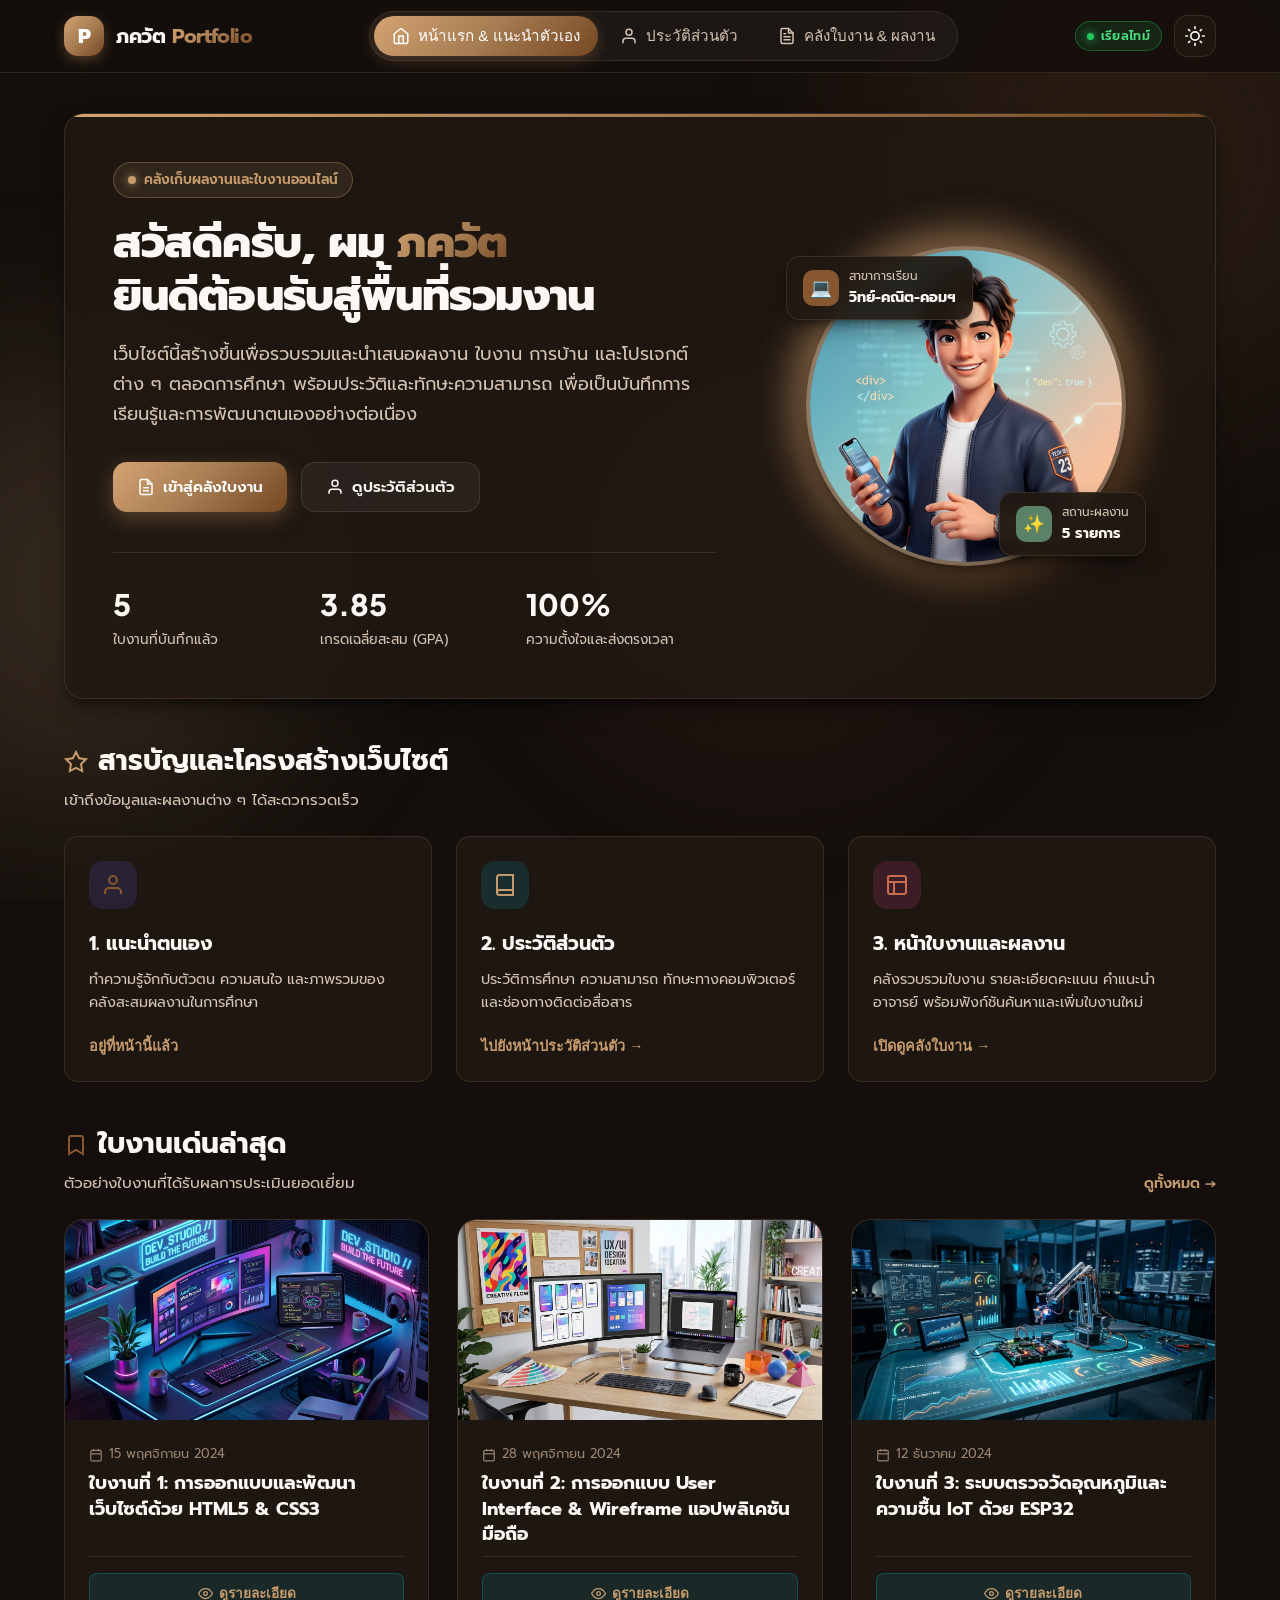
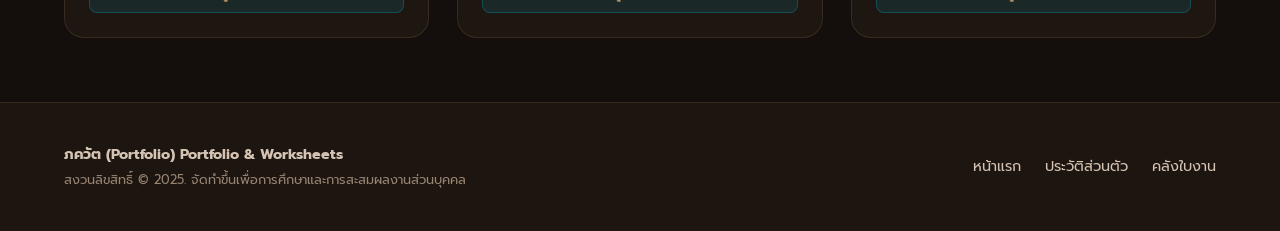
==== commit 509b85f8: "Add files via upload" ====
--- a/pakawat-site/index.html
+++ b/pakawat-site/index.html
@@ -104,13 +104,13 @@
               <div class="hero-info">
                 <div class="hero-tag">
                   <span class="pulse-dot"></span>
-                  คลังเก็บผลงานและใบงานออนไลน์
+                  <span id="hero-tag-text">คลังเก็บผลงานและใบงานออนไลน์</span>
                 </div>
                 <h1 class="hero-title">
-                  สวัสดีครับ, ผม <span class="highlight">ภควัต</span> <br>
-                  ยินดีต้อนรับสู่พื้นที่รวมงาน
+                  <span id="hero-greeting-text">สวัสดีครับ, ผม</span> <span class="highlight" id="hero-name-text">ภควัต</span> <br>
+                  <span id="hero-sub-text">ยินดีต้อนรับสู่พื้นที่รวมงาน</span>
                 </h1>
-                <p class="hero-desc">
+                <p class="hero-desc" id="hero-desc-text">
                   เว็บไซต์นี้สร้างขึ้นเพื่อรวบรวมและนำเสนอผลงาน ใบงาน การบ้าน และโปรเจกต์ต่าง ๆ ตลอดการศึกษา
                   พร้อมประวัติและทักษะความสามารถ เพื่อเป็นบันทึกการเรียนรู้และการพัฒนาตนเองอย่างต่อเนื่อง
                 </p>
@@ -140,12 +140,12 @@
                     <p>ใบงานที่บันทึกแล้ว</p>
                   </div>
                   <div class="stat-item">
-                    <h4>3.85</h4>
-                    <p>เกรดเฉลี่ยสะสม (GPA)</p>
+                    <h4 id="stat-gpa-val">3.85</h4>
+                    <p id="stat-gpa-label">เกรดเฉลี่ยสะสม (GPA)</p>
                   </div>
                   <div class="stat-item">
-                    <h4>100%</h4>
-                    <p>ความตั้งใจและส่งตรงเวลา</p>
+                    <h4 id="stat-commit-val">100%</h4>
+                    <p id="stat-commit-label">ความตั้งใจและส่งตรงเวลา</p>
                   </div>
                 </div>
               </div>
@@ -154,14 +154,14 @@
               <div class="hero-visual">
                 <div class="avatar-wrapper">
                   <div class="avatar-halo"></div>
-                  <img src="assets/images/avatar.jpg" alt="ภควัต (Pakawat) Avatar" class="avatar-img" />
+                  <img src="assets/images/avatar.jpg" alt="ภควัต (Pakawat) Avatar" class="avatar-img" id="hero-avatar-img" />
 
                   <!-- Floating Info Badges -->
                   <div class="floating-badge badge-top">
-                    <div class="badge-icon purple">💻</div>
+                    <div class="badge-icon purple" id="hero-badge-top-icon">💻</div>
                     <div class="badge-text">
-                      <div class="title">สาขาการเรียน</div>
-                      <div class="value">วิทย์-คณิต-คอมฯ</div>
+                      <div class="title" id="hero-badge-top-label">สาขาการเรียน</div>
+                      <div class="value" id="hero-badge-top-val">วิทย์-คณิต-คอมฯ</div>
                     </div>
                   </div>
 
@@ -269,9 +269,9 @@
               <!-- Profile Bio Card -->
               <div class="profile-card">
                 <div class="profile-avatar-wrapper">
-                  <img src="assets/images/avatar.jpg" alt="ภควัต" class="profile-avatar" />
-                </div>
-                <h2>ภควัต ศรีรัตน์</h2>
+                  <img src="assets/images/avatar.jpg" alt="ภควัต" class="profile-avatar" id="sidebar-avatar-img" />
+                </div>
+                <h2 id="sidebar-name">ภควัต ศรีรัตน์</h2>
                 <div class="role">Student</div>
 
                 <p class="bio-quote">
--- a/pakawat-site/css/style.css
+++ b/pakawat-site/css/style.css
@@ -210,6 +210,15 @@
   color: #fff;
   font-weight: 800;
   box-shadow: 0 4px 12px rgba(166, 124, 82, 0.4);
+  overflow: hidden;
+  position: relative;
+}
+
+.logo-badge-img {
+  width: 100%;
+  height: 100%;
+  object-fit: cover;
+  display: block;
 }
 
 .brand-logo span b {
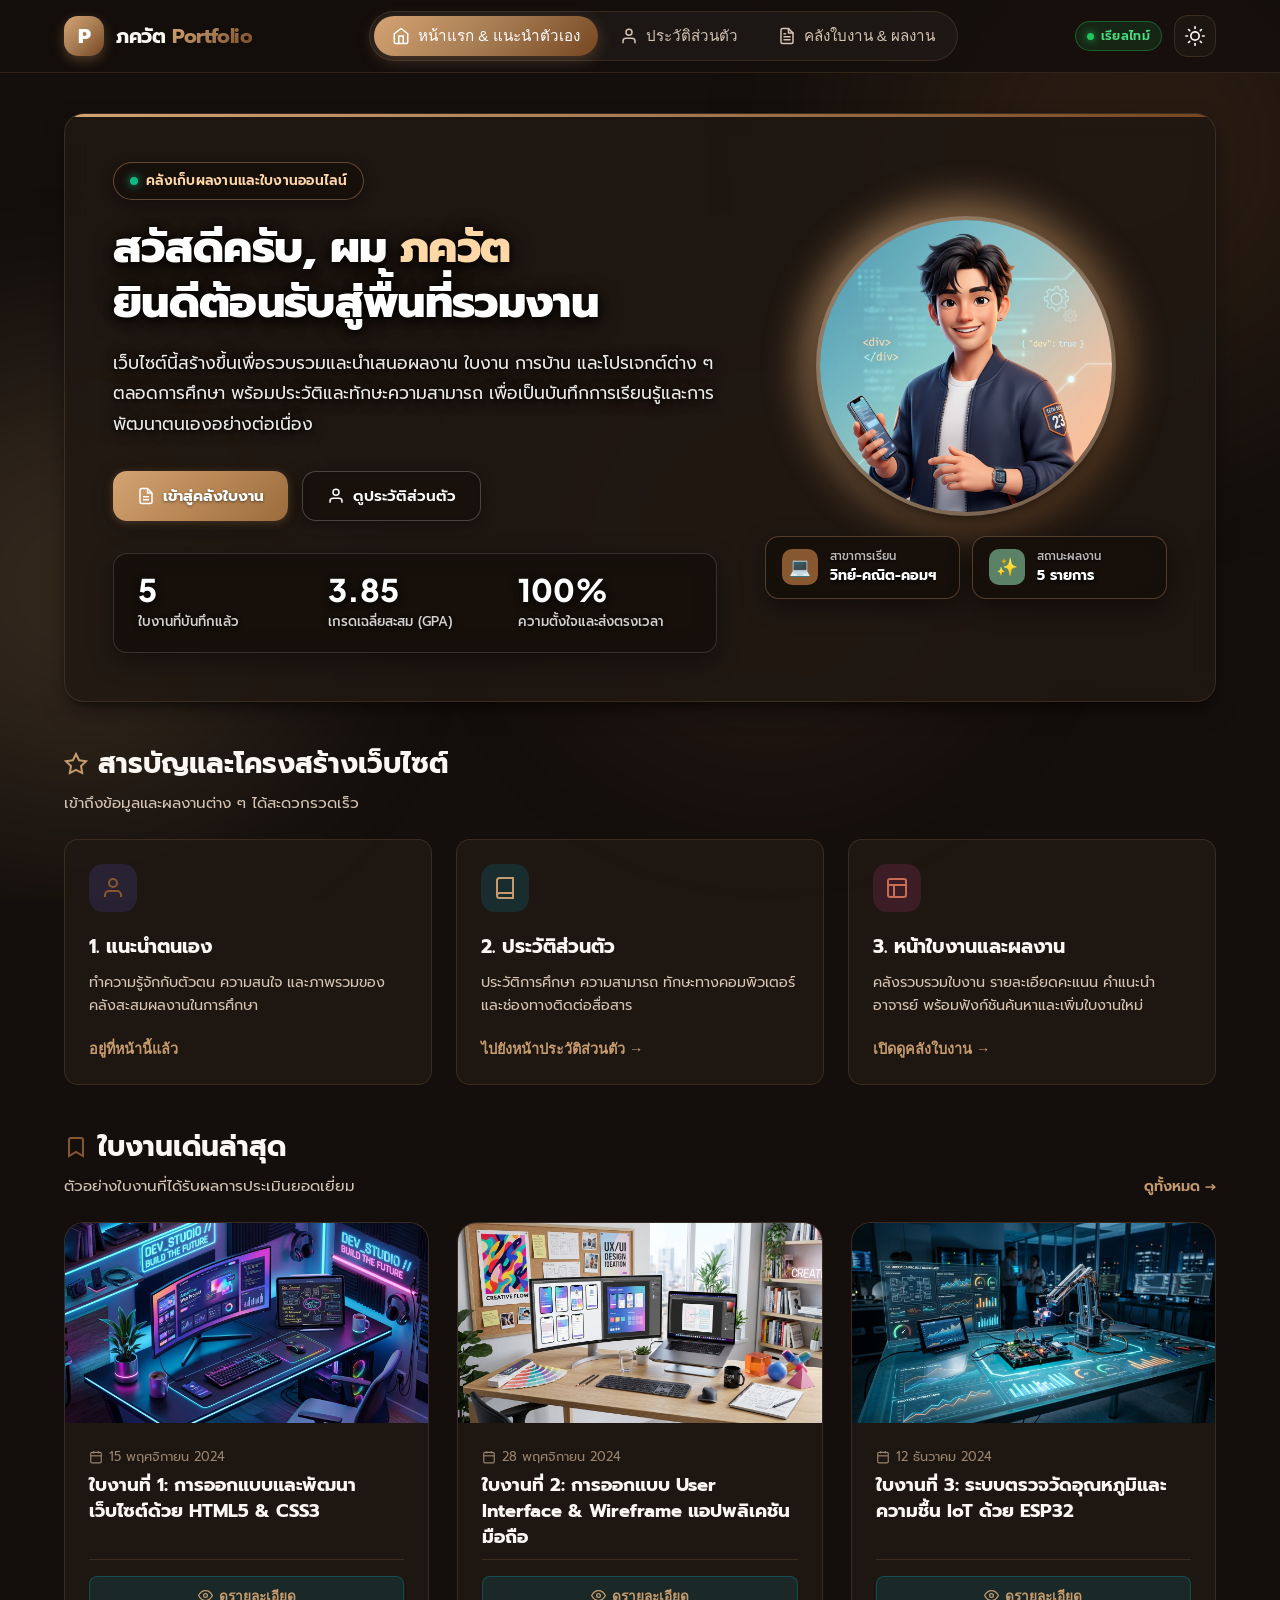
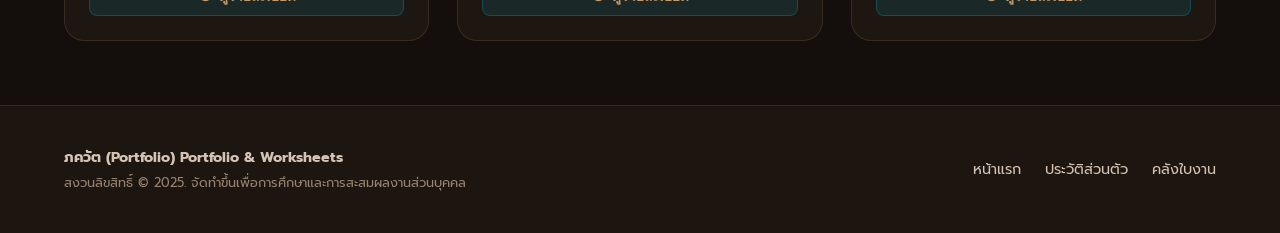
==== commit 4fe802c9: "Add files via upload" ====
--- a/pakawat-site/index.html
+++ b/pakawat-site/index.html
@@ -99,7 +99,7 @@
         <!-- ================= VIEW 1: HOME (แนะนำตัวเอง) ================= -->
         <section class="page-view active" id="view-home">
           <!-- Hero Card -->
-          <div class="hero-card">
+          <div class="hero-card" id="hero-card-main">
             <div class="hero-grid">
               <div class="hero-info">
                 <div class="hero-tag">
@@ -107,7 +107,8 @@
                   <span id="hero-tag-text">คลังเก็บผลงานและใบงานออนไลน์</span>
                 </div>
                 <h1 class="hero-title">
-                  <span id="hero-greeting-text">สวัสดีครับ, ผม</span> <span class="highlight" id="hero-name-text">ภควัต</span> <br>
+                  <span id="hero-greeting-text">สวัสดีครับ, ผม</span> <span class="highlight"
+                    id="hero-name-text">ภควัต</span> <br>
                   <span id="hero-sub-text">ยินดีต้อนรับสู่พื้นที่รวมงาน</span>
                 </h1>
                 <p class="hero-desc" id="hero-desc-text">
@@ -152,12 +153,17 @@
 
               <!-- Avatar Display -->
               <div class="hero-visual">
-                <div class="avatar-wrapper">
+                <div class="avatar-wrapper" id="hero-avatar-wrapper">
                   <div class="avatar-halo"></div>
-                  <img src="assets/images/avatar.jpg" alt="ภควัต (Pakawat) Avatar" class="avatar-img" id="hero-avatar-img" />
-
-                  <!-- Floating Info Badges -->
-                  <div class="floating-badge badge-top">
+                  <div class="avatar-inner">
+                    <img src="assets/images/avatar.jpg" alt="ภควัต (Pakawat) Avatar" class="avatar-img"
+                      id="hero-avatar-img" />
+                  </div>
+                </div>
+
+                <!-- Info Badges (ตำแหน่งด้านล่างรูปอวตาร) -->
+                <div class="hero-badges-row">
+                  <div class="hero-bottom-badge">
                     <div class="badge-icon purple" id="hero-badge-top-icon">💻</div>
                     <div class="badge-text">
                       <div class="title" id="hero-badge-top-label">สาขาการเรียน</div>
@@ -165,7 +171,7 @@
                     </div>
                   </div>
 
-                  <div class="floating-badge badge-bottom">
+                  <div class="hero-bottom-badge">
                     <div class="badge-icon emerald">✨</div>
                     <div class="badge-text">
                       <div class="title">สถานะผลงาน</div>
@@ -267,9 +273,9 @@
             <!-- Left Sidebar -->
             <aside class="profile-sidebar">
               <!-- Profile Bio Card -->
-              <div class="profile-card">
+              <div class="profile-card" id="profile-bio-card">
                 <div class="profile-avatar-wrapper">
-                  <img src="assets/images/avatar.jpg" alt="ภควัต" class="profile-avatar" id="sidebar-avatar-img" />
+                  <img src="assets/images/avatar.jpg" alt="ภควัต " class="profile-avatar" id="sidebar-avatar-img" />
                 </div>
                 <h2 id="sidebar-name">ภควัต ศรีรัตน์</h2>
                 <div class="role">Student</div>
@@ -574,50 +580,50 @@
 
 
   <!-- ================= LIGHTBOX: FULLSCREEN IMAGE VIEWER ================= -->
-    <div class="lightbox-backdrop" id="image-lightbox-modal" aria-hidden="true">
-      <div class="lightbox-toolbar">
-        <span class="lightbox-title" id="lightbox-image-title">รูปภาพใบงาน</span>
-        <div class="lightbox-actions">
-          <button class="lightbox-btn" id="btn-zoom-in" title="ซูมขยาย (+)">
-            <svg width="18" height="18" viewBox="0 0 24 24" fill="none" stroke="currentColor" stroke-width="2">
-              <circle cx="11" cy="11" r="8"></circle>
-              <line x1="21" y1="21" x2="16.65" y2="16.65"></line>
-              <line x1="11" y1="8" x2="11" y2="14"></line>
-              <line x1="8" y1="11" x2="14" y2="11"></line>
-            </svg>
-            ขยาย
-          </button>
-          <button class="lightbox-btn" id="btn-zoom-out" title="ซูมย่อ (-)">
-            <svg width="18" height="18" viewBox="0 0 24 24" fill="none" stroke="currentColor" stroke-width="2">
-              <circle cx="11" cy="11" r="8"></circle>
-              <line x1="21" y1="21" x2="16.65" y2="16.65"></line>
-              <line x1="8" y1="11" x2="14" y2="11"></line>
-            </svg>
-            ย่อ
-          </button>
-          <button class="lightbox-btn" id="btn-zoom-reset" title="ขนาดปกติ 100%">100%</button>
-          <button class="lightbox-btn" id="btn-open-newtab" title="เปิดรูปต้นฉบับในแท็บใหม่">
-            <svg width="18" height="18" viewBox="0 0 24 24" fill="none" stroke="currentColor" stroke-width="2">
-              <path d="M18 13v6a2 2 0 0 1-2 2H5a2 2 0 0 1-2-2V8a2 2 0 0 1 2-2h6"></path>
-              <polyline points="15 3 21 3 21 9"></polyline>
-              <line x1="10" y1="14" x2="21" y2="3"></line>
-            </svg>
-            เปิดแท็บใหม่
-          </button>
-          <button class="lightbox-btn close" id="btn-close-lightbox" title="ปิดหน้าต่าง">&times;</button>
-        </div>
-      </div>
-      <div class="lightbox-content" id="lightbox-container">
-        <img id="lightbox-img" src="" alt="ภาพใบงานขนาดเต็ม" />
+  <div class="lightbox-backdrop" id="image-lightbox-modal" aria-hidden="true">
+    <div class="lightbox-toolbar">
+      <span class="lightbox-title" id="lightbox-image-title">รูปภาพใบงาน</span>
+      <div class="lightbox-actions">
+        <button class="lightbox-btn" id="btn-zoom-in" title="ซูมขยาย (+)">
+          <svg width="18" height="18" viewBox="0 0 24 24" fill="none" stroke="currentColor" stroke-width="2">
+            <circle cx="11" cy="11" r="8"></circle>
+            <line x1="21" y1="21" x2="16.65" y2="16.65"></line>
+            <line x1="11" y1="8" x2="11" y2="14"></line>
+            <line x1="8" y1="11" x2="14" y2="11"></line>
+          </svg>
+          ขยาย
+        </button>
+        <button class="lightbox-btn" id="btn-zoom-out" title="ซูมย่อ (-)">
+          <svg width="18" height="18" viewBox="0 0 24 24" fill="none" stroke="currentColor" stroke-width="2">
+            <circle cx="11" cy="11" r="8"></circle>
+            <line x1="21" y1="21" x2="16.65" y2="16.65"></line>
+            <line x1="8" y1="11" x2="14" y2="11"></line>
+          </svg>
+          ย่อ
+        </button>
+        <button class="lightbox-btn" id="btn-zoom-reset" title="ขนาดปกติ 100%">100%</button>
+        <button class="lightbox-btn" id="btn-open-newtab" title="เปิดรูปต้นฉบับในแท็บใหม่">
+          <svg width="18" height="18" viewBox="0 0 24 24" fill="none" stroke="currentColor" stroke-width="2">
+            <path d="M18 13v6a2 2 0 0 1-2 2H5a2 2 0 0 1-2-2V8a2 2 0 0 1 2-2h6"></path>
+            <polyline points="15 3 21 3 21 9"></polyline>
+            <line x1="10" y1="14" x2="21" y2="3"></line>
+          </svg>
+          เปิดแท็บใหม่
+        </button>
+        <button class="lightbox-btn close" id="btn-close-lightbox" title="ปิดหน้าต่าง">&times;</button>
       </div>
     </div>
-
-    <!-- Toast Notification Container -->
-    <div class="toast-container" id="toast-container"></div>
-
-    <!-- Scripts -->
-    <script src="js/data.js"></script>
-    <script src="js/app.js"></script>
+    <div class="lightbox-content" id="lightbox-container">
+      <img id="lightbox-img" src="" alt="ภาพใบงานขนาดเต็ม" />
+    </div>
+  </div>
+
+  <!-- Toast Notification Container -->
+  <div class="toast-container" id="toast-container"></div>
+
+  <!-- Scripts -->
+  <script src="js/data.js"></script>
+  <script src="js/app.js"></script>
 </body>
 
 </html>
--- a/pakawat-site/css/style.css
+++ b/pakawat-site/css/style.css
@@ -323,14 +323,19 @@
    ========================================================================== */
 .hero-card {
   background: var(--bg-card);
+  background-size: cover;
+  background-position: center;
+  background-repeat: no-repeat;
   border: 1px solid var(--border-subtle);
   border-radius: var(--radius-lg);
   padding: 3rem;
   backdrop-filter: blur(12px);
+  -webkit-backdrop-filter: blur(12px);
   box-shadow: var(--shadow-md);
   position: relative;
   overflow: hidden;
   margin-bottom: 2.5rem;
+  transition: background-color var(--transition-fast), border-color var(--transition-fast);
 }
 
 .hero-card::before {
@@ -341,6 +346,35 @@
   right: 0;
   height: 3px;
   background: var(--grad-primary);
+  z-index: 3;
+}
+
+/* Cinematic Dark Vignette Overlay when background image is applied */
+.hero-card::after {
+  content: '';
+  position: absolute;
+  inset: 0;
+  background: linear-gradient(
+    90deg,
+    rgba(14, 9, 6, 0.90) 0%,
+    rgba(14, 9, 6, 0.78) 46%,
+    rgba(14, 9, 6, 0.44) 78%,
+    rgba(14, 9, 6, 0.72) 100%
+  );
+  pointer-events: none;
+  z-index: 1;
+  opacity: 0;
+  transition: opacity var(--transition-fast);
+}
+
+.hero-card.has-bg-image::after {
+  opacity: 1;
+}
+
+/* All interactive elements sit above the overlay */
+.hero-card > * {
+  position: relative;
+  z-index: 2;
 }
 
 .hero-grid {
@@ -354,22 +388,26 @@
   display: inline-flex;
   align-items: center;
   gap: 8px;
-  padding: 6px 14px;
+  padding: 7px 16px;
   border-radius: var(--radius-full);
-  background: rgba(197, 155, 109, 0.12);
-  border: 1px solid rgba(197, 155, 109, 0.35);
-  color: var(--accent-cyan);
+  background: rgba(22, 15, 10, 0.78);
+  -webkit-backdrop-filter: blur(10px);
+  backdrop-filter: blur(10px);
+  border: 1px solid rgba(212, 163, 115, 0.4);
+  color: #ffd8a8;
   font-size: 0.85rem;
   font-weight: 600;
-  margin-bottom: 1.2rem;
+  margin-bottom: 1.25rem;
+  box-shadow: 0 4px 14px rgba(0, 0, 0, 0.35);
+  letter-spacing: 0.02em;
 }
 
 .hero-tag .pulse-dot {
   width: 8px;
   height: 8px;
   border-radius: 50%;
-  background: var(--accent-cyan);
-  box-shadow: 0 0 10px var(--accent-cyan);
+  background: #10b981;
+  box-shadow: 0 0 10px #10b981;
   animation: pulse 2s infinite;
 }
 
@@ -381,29 +419,44 @@
 .hero-title {
   font-size: 2.75rem;
   font-weight: 800;
-  line-height: 1.2;
-  margin-bottom: 1rem;
-  letter-spacing: -0.02em;
+  line-height: 1.25;
+  margin-bottom: 1.15rem;
+  letter-spacing: -0.015em;
+  color: #ffffff;
+  text-shadow: 0 2px 10px rgba(0, 0, 0, 0.9), 0 4px 22px rgba(0, 0, 0, 0.65);
 }
 
 .hero-title .highlight {
-  background: var(--grad-primary);
-  -webkit-background-clip: text;
-  -webkit-text-fill-color: transparent;
+  color: #ffd8a8;
+  font-weight: 800;
+  display: inline;
+  text-shadow: 0 2px 10px rgba(0, 0, 0, 0.9), 0 4px 22px rgba(0, 0, 0, 0.65);
+}
+
+[data-theme="light"] .hero-title .highlight {
+  color: var(--accent-blue);
+  text-shadow: none;
+}
+
+[data-theme="light"] .hero-card.has-bg-image .hero-title .highlight {
+  color: #ffd8a8;
+  text-shadow: 0 2px 10px rgba(0, 0, 0, 0.9), 0 4px 22px rgba(0, 0, 0, 0.65);
 }
 
 .hero-desc {
-  font-size: 1.12rem;
-  color: var(--text-muted);
+  font-size: 1.08rem;
+  color: rgba(255, 255, 255, 0.92);
   margin-bottom: 2rem;
-  line-height: 1.7;
+  line-height: 1.75;
+  text-shadow: 0 1px 4px rgba(0, 0, 0, 0.85), 0 2px 14px rgba(0, 0, 0, 0.65);
+  max-width: 620px;
 }
 
 .hero-btns {
   display: flex;
   flex-wrap: wrap;
   gap: 14px;
-  margin-bottom: 2.5rem;
+  margin-bottom: 2rem;
 }
 
 .btn {
@@ -422,30 +475,39 @@
 }
 
 .btn-primary {
-  background: var(--grad-primary);
+  background: linear-gradient(135deg, #d4a373 0%, #b88754 50%, #9c6c3e 100%);
   color: #fff;
-  box-shadow: 0 6px 20px rgba(166, 124, 82, 0.4);
+  box-shadow: 0 6px 20px rgba(0, 0, 0, 0.4), 0 2px 8px rgba(184, 135, 84, 0.45);
+  font-weight: 700;
+  text-shadow: 0 1px 3px rgba(0, 0, 0, 0.5);
 }
 
 .btn-primary:hover {
   transform: translateY(-2px);
-  box-shadow: 0 10px 25px rgba(166, 124, 82, 0.55);
+  box-shadow: 0 10px 25px rgba(0, 0, 0, 0.55), 0 4px 12px rgba(184, 135, 84, 0.6);
 }
 
 .btn-secondary {
-  background: rgba(255, 255, 255, 0.05);
-  color: var(--text-main);
-  border: 1px solid var(--border-subtle);
+  background: rgba(22, 15, 10, 0.72);
+  -webkit-backdrop-filter: blur(8px);
+  backdrop-filter: blur(8px);
+  color: #ffffff;
+  border: 1px solid rgba(255, 255, 255, 0.22);
+  box-shadow: 0 4px 14px rgba(0, 0, 0, 0.3);
 }
 
 [data-theme="light"] .btn-secondary {
-  background: rgba(0, 0, 0, 0.05);
+  background: rgba(255, 255, 255, 0.85);
+  color: #1a1410;
+  border: 1px solid rgba(0, 0, 0, 0.15);
 }
 
 .btn-secondary:hover {
-  background: rgba(255, 255, 255, 0.1);
-  border-color: var(--text-muted);
+  background: rgba(255, 255, 255, 0.15);
+  border-color: rgba(255, 255, 255, 0.45);
+  color: #ffffff;
   transform: translateY(-2px);
+  box-shadow: 0 8px 22px rgba(0, 0, 0, 0.4);
 }
 
 .btn-cyan {
@@ -465,34 +527,54 @@
   display: grid;
   grid-template-columns: repeat(3, 1fr);
   gap: 16px;
-  border-top: 1px solid var(--border-subtle);
-  padding-top: 1.75rem;
+  padding: 1.2rem 1.5rem;
+  background: rgba(18, 12, 8, 0.68);
+  -webkit-backdrop-filter: blur(12px);
+  backdrop-filter: blur(12px);
+  border: 1px solid rgba(255, 255, 255, 0.14);
+  border-radius: var(--radius-md);
+  box-shadow: 0 8px 25px rgba(0, 0, 0, 0.4);
+  margin-top: 1rem;
+}
+
+.stat-item {
+  display: flex;
+  flex-direction: column;
+  gap: 4px;
 }
 
 .stat-item h4 {
-  font-size: 1.85rem;
+  font-size: 1.95rem;
   font-weight: 800;
-  color: var(--text-main);
+  color: #ffffff;
   font-family: var(--font-en);
+  text-shadow: 0 2px 8px rgba(0, 0, 0, 0.85);
+  line-height: 1.1;
+  margin: 0;
 }
 
 .stat-item p {
-  font-size: 0.85rem;
-  color: var(--text-muted);
+  font-size: 0.82rem;
+  color: rgba(255, 255, 255, 0.82);
+  text-shadow: 0 1px 4px rgba(0, 0, 0, 0.8);
+  margin: 0;
+  font-weight: 500;
 }
 
 /* Hero Avatar Showcase */
 .hero-visual {
   display: flex;
+  flex-direction: column;
   justify-content: center;
   align-items: center;
   position: relative;
+  gap: 1.25rem;
 }
 
 .avatar-wrapper {
   position: relative;
-  width: 320px;
-  height: 320px;
+  width: 300px;
+  height: 300px;
 }
 
 .avatar-halo {
@@ -508,6 +590,17 @@
 @keyframes spinHalo {
   0% { transform: rotate(0deg); }
   100% { transform: rotate(360deg); }
+}
+
+.avatar-inner {
+  position: relative;
+  width: 100%;
+  height: 100%;
+  border-radius: 50%;
+  overflow: hidden;
+  border: 4px solid rgba(255, 255, 255, 0.2);
+  box-shadow: var(--shadow-md);
+  z-index: 2;
 }
 
 .avatar-img {
@@ -519,8 +612,81 @@
   border: 4px solid rgba(255, 255, 255, 0.2);
   box-shadow: var(--shadow-md);
   z-index: 2;
-}
-
+  transition: transform var(--transition-fast), object-position var(--transition-fast);
+}
+
+.avatar-inner .avatar-img {
+  border: none;
+  box-shadow: none;
+  border-radius: 0;
+  transform-origin: center;
+}
+
+/* Badges positioned under avatar */
+.hero-badges-row {
+  display: flex;
+  align-items: stretch;
+  justify-content: center;
+  flex-wrap: wrap;
+  gap: 12px;
+  width: 100%;
+  max-width: 440px;
+  z-index: 3;
+}
+
+.hero-bottom-badge {
+  flex: 1 1 calc(50% - 8px);
+  min-width: 155px;
+  padding: 10px 16px;
+  background: rgba(22, 15, 10, 0.90);
+  -webkit-backdrop-filter: blur(14px);
+  backdrop-filter: blur(14px);
+  border: 1px solid rgba(212, 163, 115, 0.32);
+  border-radius: var(--radius-md);
+  display: flex;
+  align-items: center;
+  gap: 12px;
+  box-shadow: 0 8px 24px rgba(0, 0, 0, 0.45);
+  transition: transform var(--transition-fast), border-color var(--transition-fast), box-shadow var(--transition-fast);
+}
+
+.hero-bottom-badge:hover {
+  transform: translateY(-3px);
+  border-color: rgba(212, 163, 115, 0.65);
+  box-shadow: 0 12px 28px rgba(0, 0, 0, 0.55);
+}
+
+.hero-bottom-badge .badge-text .title {
+  font-size: 0.72rem;
+  color: rgba(255, 255, 255, 0.72);
+  text-shadow: 0 1px 3px rgba(0, 0, 0, 0.8);
+  font-weight: 500;
+}
+
+.hero-bottom-badge .badge-text .value {
+  font-size: 0.88rem;
+  font-weight: 700;
+  color: #ffffff;
+  text-shadow: 0 1px 4px rgba(0, 0, 0, 0.9);
+}
+
+[data-theme="light"] .hero-bottom-badge {
+  background: rgba(255, 252, 248, 0.96);
+  border-color: rgba(166, 124, 82, 0.25);
+  box-shadow: 0 6px 18px rgba(166, 124, 82, 0.12);
+}
+
+[data-theme="light"] .hero-bottom-badge .badge-text .title {
+  color: #78716c;
+  text-shadow: none;
+}
+
+[data-theme="light"] .hero-bottom-badge .badge-text .value {
+  color: #1a1410;
+  text-shadow: none;
+}
+
+/* Retain floating-badge styles for compatibility */
 .floating-badge {
   position: absolute;
   padding: 10px 16px;
@@ -565,20 +731,31 @@
   justify-content: center;
   color: #fff;
   font-size: 1.1rem;
+  flex-shrink: 0;
 }
 
 .badge-icon.purple { background: var(--accent-purple); }
 .badge-icon.emerald { background: var(--accent-emerald); }
+
+.badge-text {
+  display: flex;
+  flex-direction: column;
+  min-width: 0;
+}
 
 .badge-text .title {
   font-size: 0.75rem;
   color: var(--text-muted);
+  white-space: nowrap;
 }
 
 .badge-text .value {
   font-size: 0.9rem;
   font-weight: 700;
   color: var(--text-main);
+  white-space: nowrap;
+  overflow: hidden;
+  text-overflow: ellipsis;
 }
 
 /* Highlights Grid */
@@ -691,6 +868,36 @@
   padding: 2rem;
   text-align: center;
   box-shadow: var(--shadow-md);
+  position: relative;
+  overflow: hidden;
+  transition: background var(--transition-fast), border-color var(--transition-fast), box-shadow var(--transition-fast);
+}
+
+/* Dark overlay layer rendered UNDER text content when bg image is set */
+.profile-card::before {
+  content: '';
+  position: absolute;
+  inset: 0;
+  background: linear-gradient(
+    to bottom,
+    rgba(10, 6, 4, 0.55) 0%,
+    rgba(10, 6, 4, 0.75) 40%,
+    rgba(10, 6, 4, 0.92) 100%
+  );
+  z-index: 0;
+  pointer-events: none;
+  opacity: 0;
+  transition: opacity var(--transition-fast);
+}
+
+.profile-card.has-bg-image::before {
+  opacity: 1;
+}
+
+/* All direct children stack above the overlay */
+.profile-card > * {
+  position: relative;
+  z-index: 1;
 }
 
 .profile-avatar-wrapper {
@@ -698,72 +905,114 @@
   height: 140px;
   margin: 0 auto 1.25rem;
   position: relative;
+  border-radius: 50%;
+  overflow: hidden;
+  border: 3px solid var(--accent-cyan);
+  box-shadow: 0 0 25px rgba(197, 155, 109, 0.35);
+  display: flex;
+  align-items: center;
+  justify-content: center;
+  background: rgba(0, 0, 0, 0.25);
+  transition: width var(--transition-fast), height var(--transition-fast);
+  z-index: 1;
 }
 
 .profile-avatar {
   width: 100%;
   height: 100%;
-  border-radius: 50%;
+  border-radius: 0;
+  border: none;
   object-fit: cover;
-  border: 3px solid var(--accent-cyan);
+  display: block;
+  transform-origin: center center;
+  transition: transform var(--transition-fast), object-position var(--transition-fast);
 }
 
 .profile-card h2 {
   font-size: 1.4rem;
   margin-bottom: 0.25rem;
+  text-shadow: 0 2px 8px rgba(0, 0, 0, 0.85), 0 1px 3px rgba(0, 0, 0, 0.9);
+  color: #fff;
 }
 
 .profile-card .role {
   color: var(--accent-cyan);
   font-size: 0.95rem;
-  font-weight: 500;
+  font-weight: 600;
   margin-bottom: 1rem;
+  text-shadow: 0 1px 6px rgba(0, 0, 0, 0.8);
+  letter-spacing: 0.03em;
 }
 
 .profile-card .bio-quote {
   font-size: 0.88rem;
-  color: var(--text-muted);
+  color: rgba(255, 255, 255, 0.85);
   font-style: italic;
-  padding: 0.75rem;
-  background: rgba(255, 255, 255, 0.03);
+  padding: 0.75rem 1rem;
+  background: rgba(0, 0, 0, 0.45);
+  -webkit-backdrop-filter: blur(6px);
+  backdrop-filter: blur(6px);
   border-radius: var(--radius-sm);
   margin-bottom: 1.5rem;
   border-left: 3px solid var(--accent-purple);
+  text-shadow: 0 1px 4px rgba(0, 0, 0, 0.7);
+  line-height: 1.65;
 }
 
 .profile-meta-list {
   display: flex;
   flex-direction: column;
-  gap: 12px;
+  gap: 10px;
   text-align: left;
-  border-top: 1px solid var(--border-subtle);
+  border-top: 1px solid rgba(255, 255, 255, 0.15);
   padding-top: 1.25rem;
+  background: rgba(0, 0, 0, 0.38);
+  -webkit-backdrop-filter: blur(8px);
+  backdrop-filter: blur(8px);
+  border-radius: var(--radius-sm);
+  padding: 1rem;
+  margin-top: 0.25rem;
 }
 
 .meta-item {
   display: flex;
-  align-items: center;
-  gap: 12px;
-  font-size: 0.88rem;
+  align-items: flex-start;
+  gap: 10px;
+  font-size: 0.87rem;
+  padding: 4px 0;
+  border-bottom: 1px solid rgba(255, 255, 255, 0.06);
+}
+
+.meta-item:last-child {
+  border-bottom: none;
 }
 
 .meta-icon {
-  color: var(--text-muted);
   width: 20px;
+  min-width: 20px;
   display: flex;
   align-items: center;
   justify-content: center;
+  padding-top: 1px;
+  filter: drop-shadow(0 1px 3px rgba(0, 0, 0, 0.7));
 }
 
 .meta-item .label {
-  color: var(--text-dim);
-  width: 80px;
+  color: rgba(197, 155, 109, 0.9);
+  font-weight: 600;
+  font-size: 0.8rem;
+  min-width: 72px;
+  width: 72px;
+  text-shadow: 0 1px 3px rgba(0, 0, 0, 0.7);
+  padding-top: 1px;
 }
 
 .meta-item .value {
-  color: var(--text-main);
+  color: #fff;
   font-weight: 500;
   flex: 1;
+  text-shadow: 0 1px 5px rgba(0, 0, 0, 0.8), 0 0 2px rgba(0, 0, 0, 0.9);
+  line-height: 1.5;
 }
 
 /* Contact Social Card */
@@ -1732,6 +1981,15 @@
    RESPONSIVE DESIGN
    ========================================================================== */
 @media (max-width: 992px) {
+  .hero-card.has-bg-image::after {
+    background: linear-gradient(
+      180deg,
+      rgba(14, 9, 6, 0.90) 0%,
+      rgba(14, 9, 6, 0.82) 55%,
+      rgba(14, 9, 6, 0.65) 100%
+    );
+  }
+
   .hero-grid {
     grid-template-columns: 1fr;
     text-align: center;
@@ -1767,6 +2025,16 @@
   .avatar-wrapper {
     width: 240px;
     height: 240px;
+  }
+
+  .hero-badges-row {
+    max-width: 340px;
+    gap: 8px;
+  }
+
+  .hero-bottom-badge {
+    min-width: 135px;
+    padding: 8px 12px;
   }
 
   .floating-badge {
